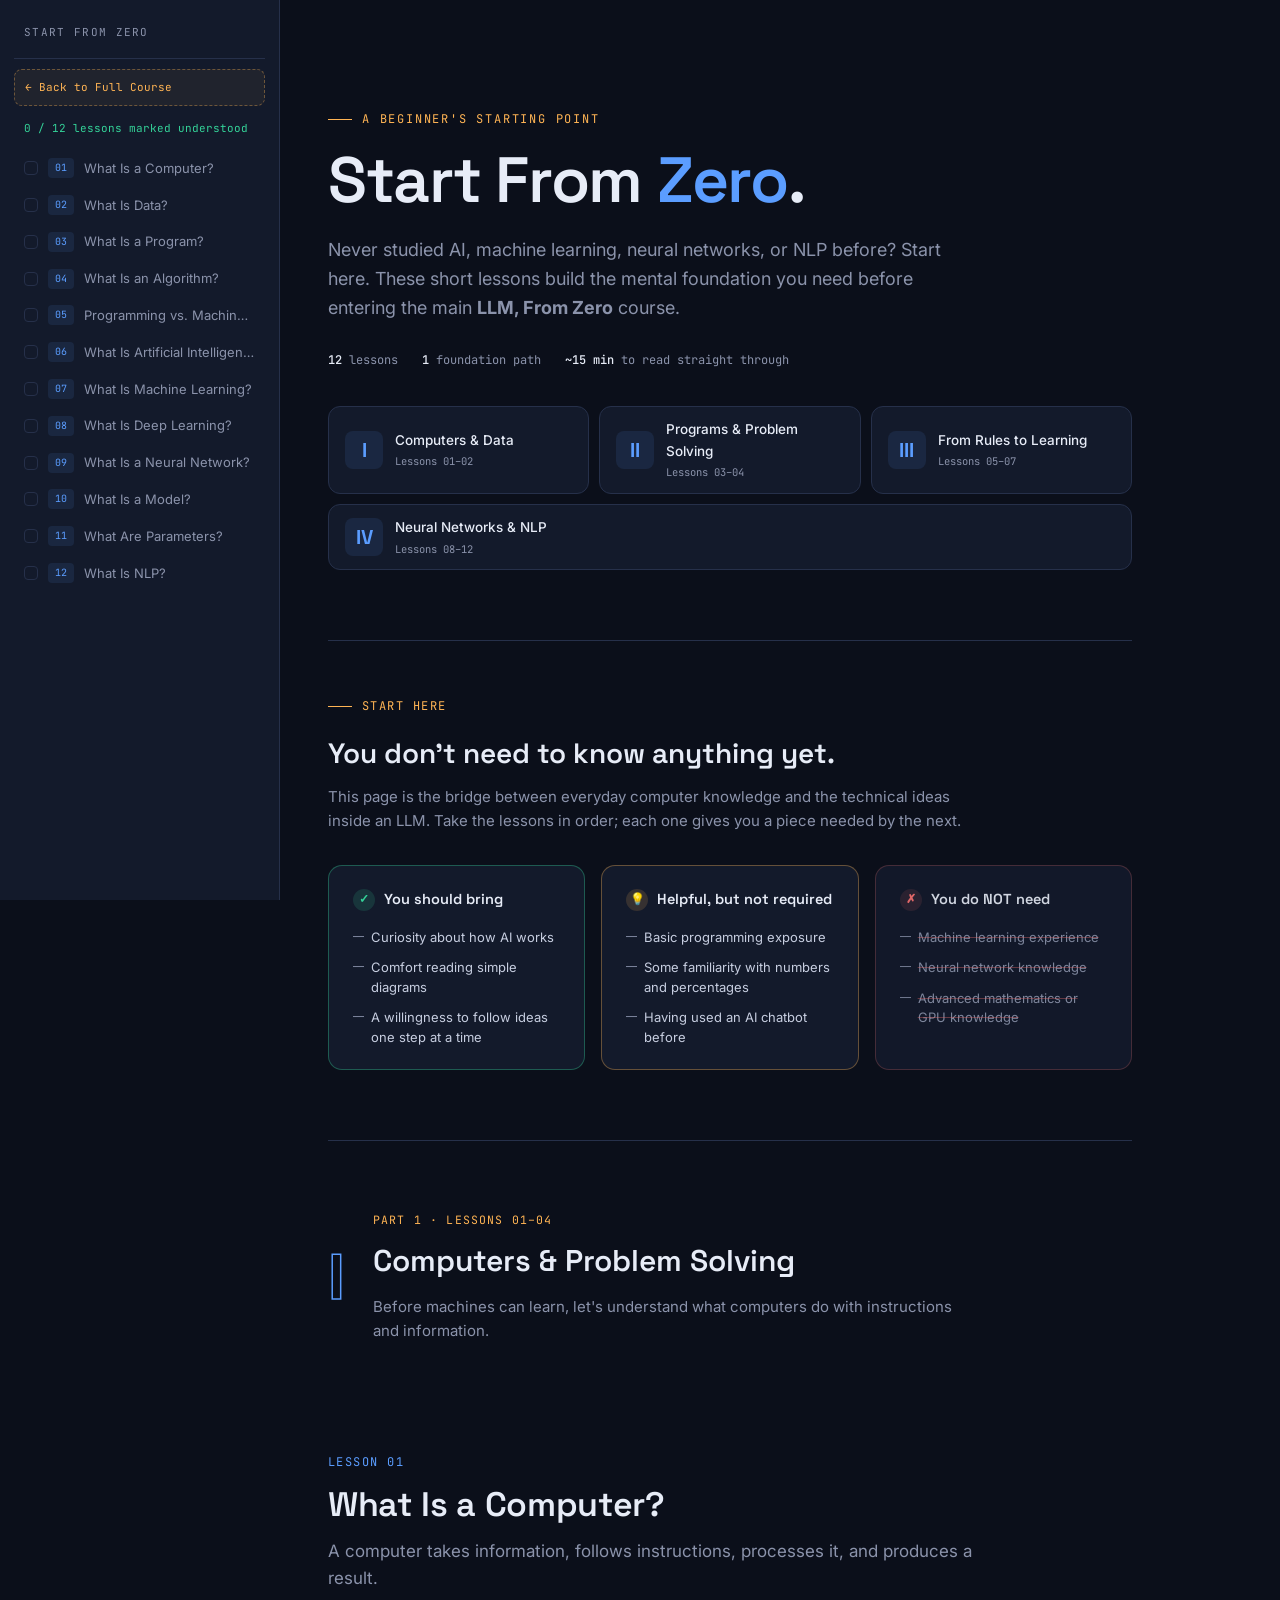
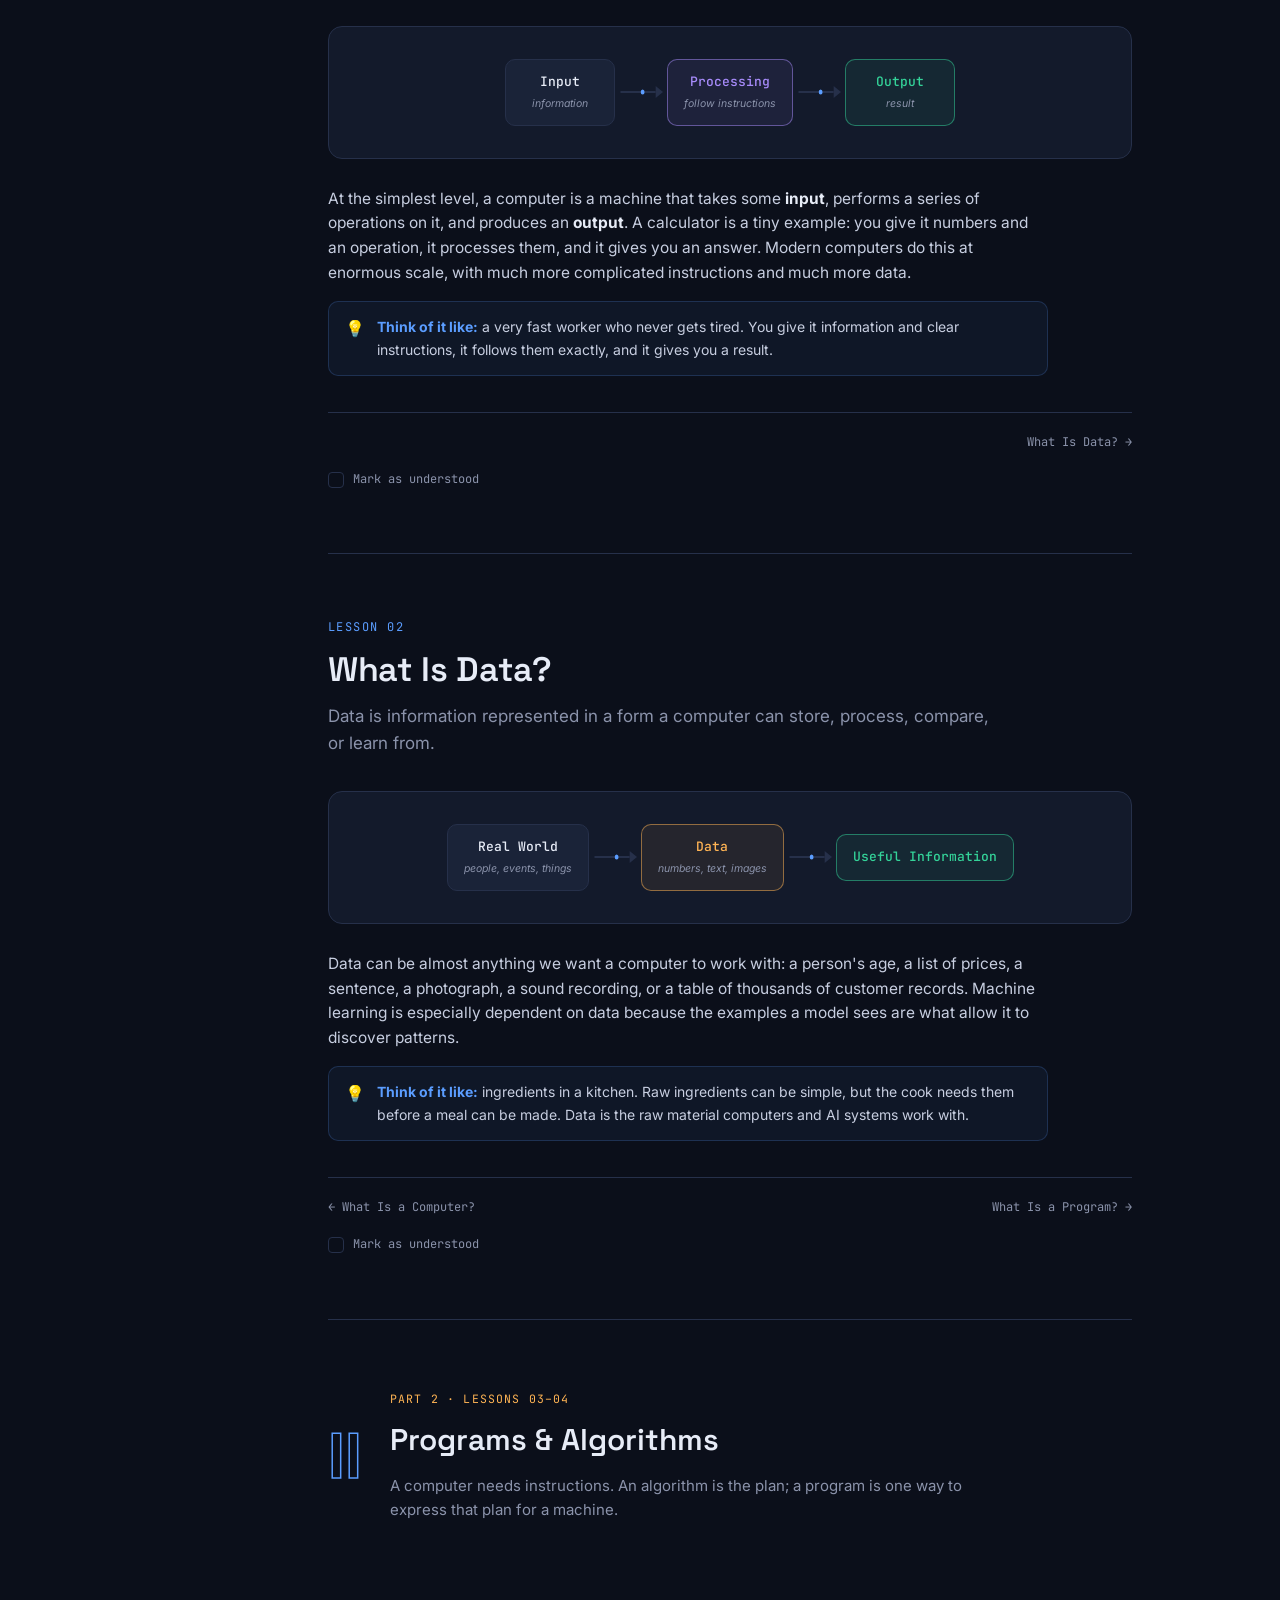
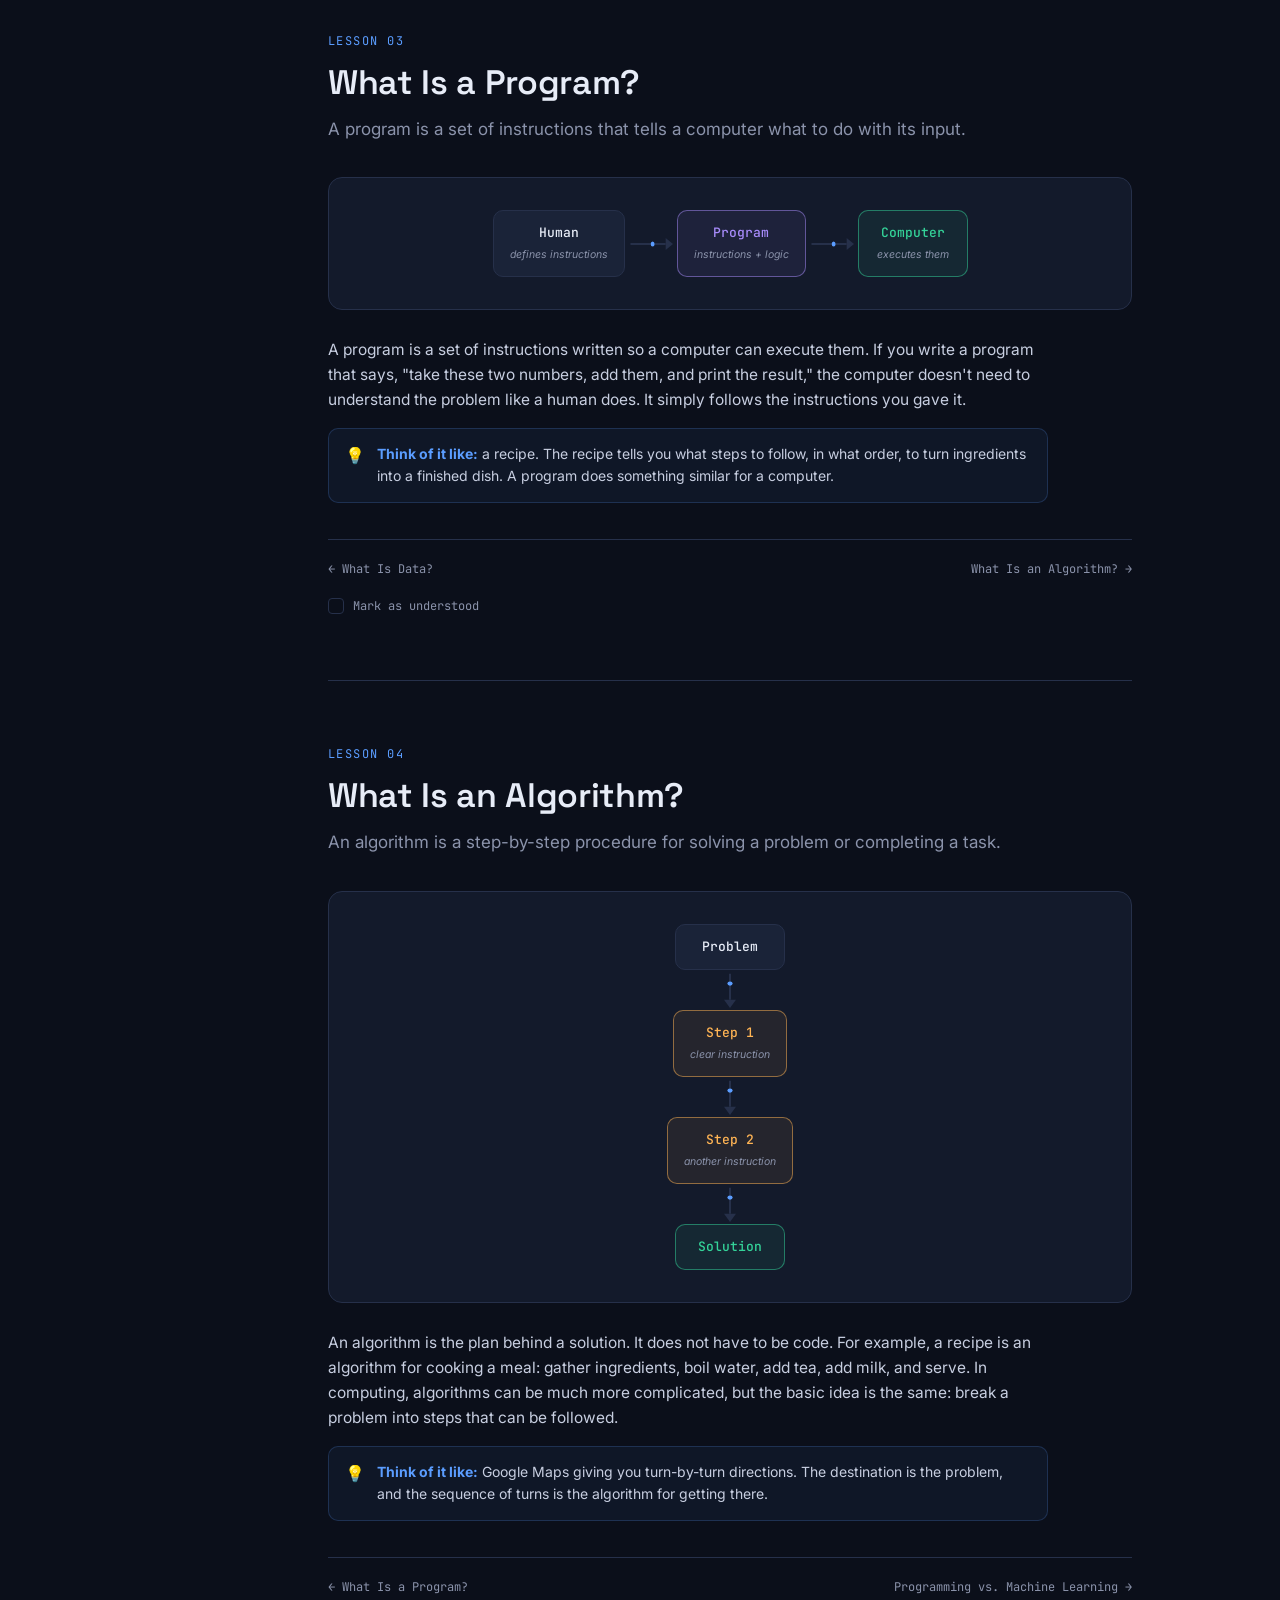
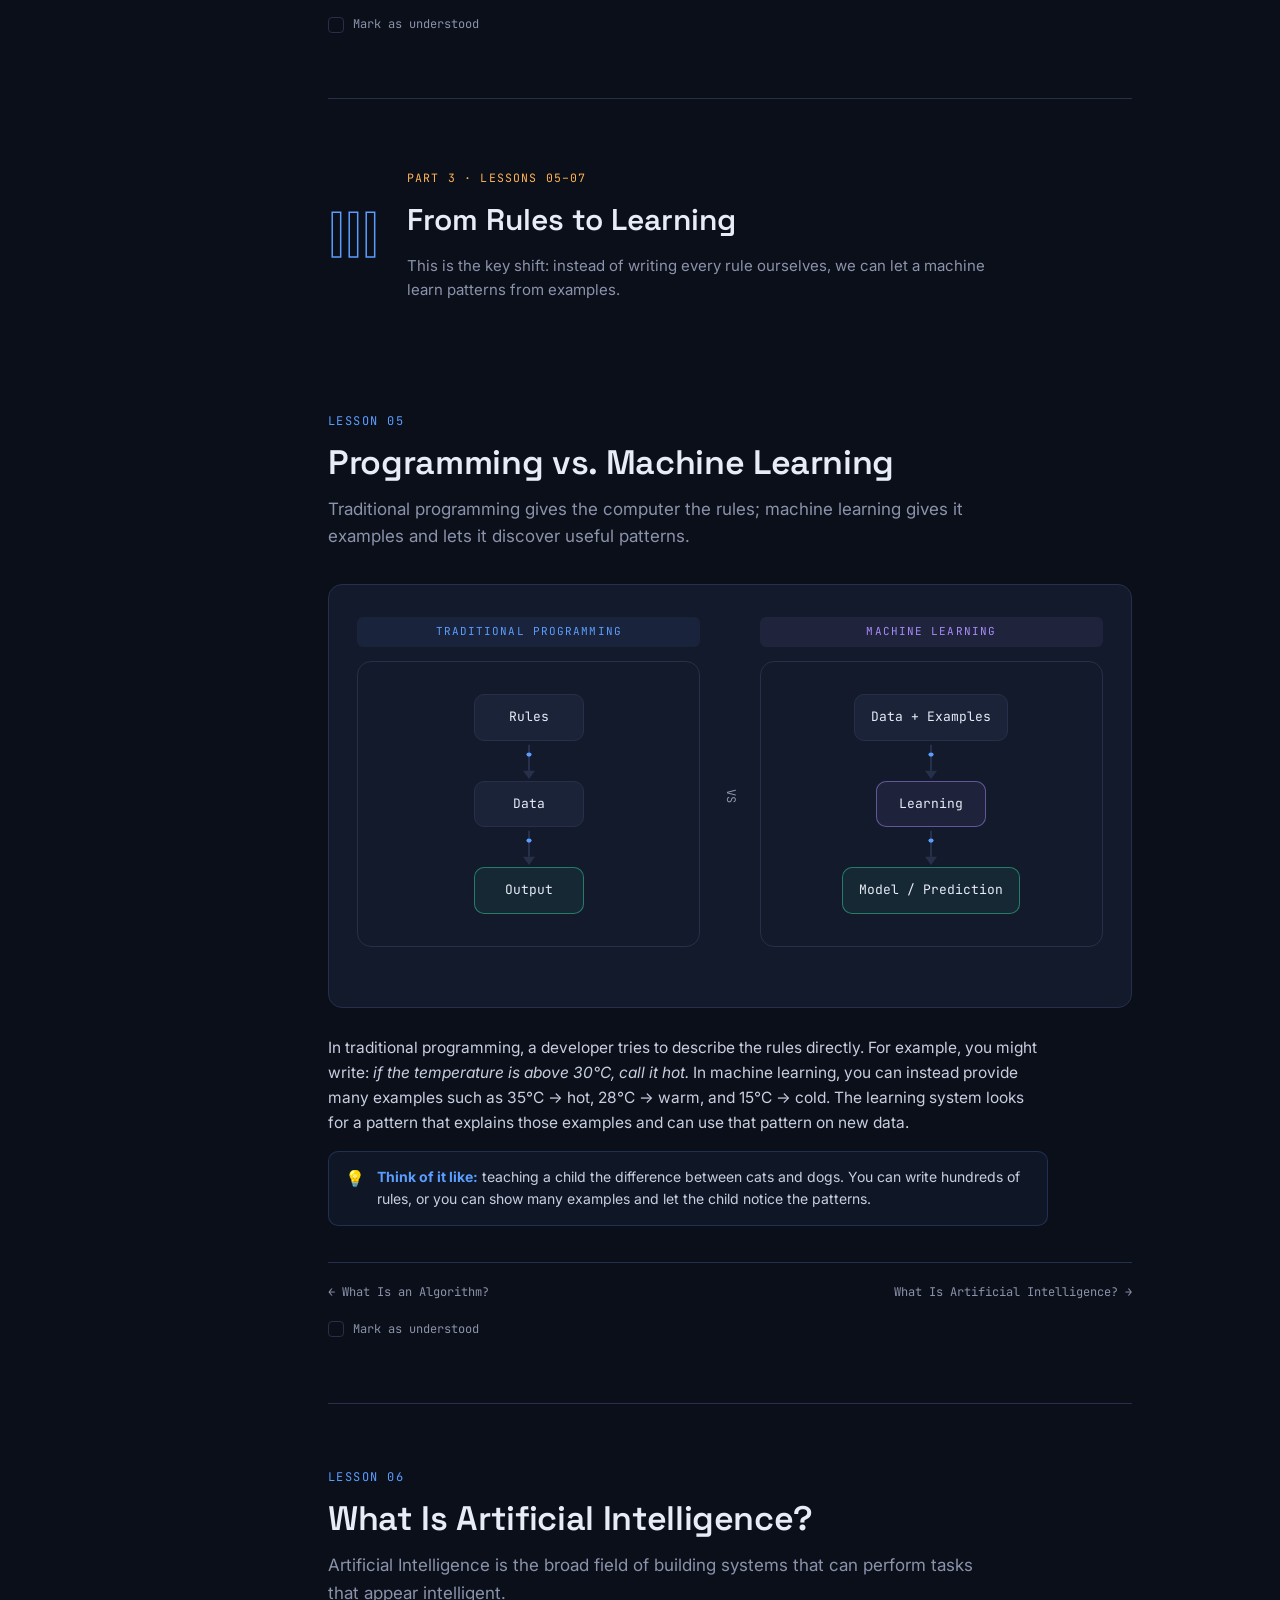
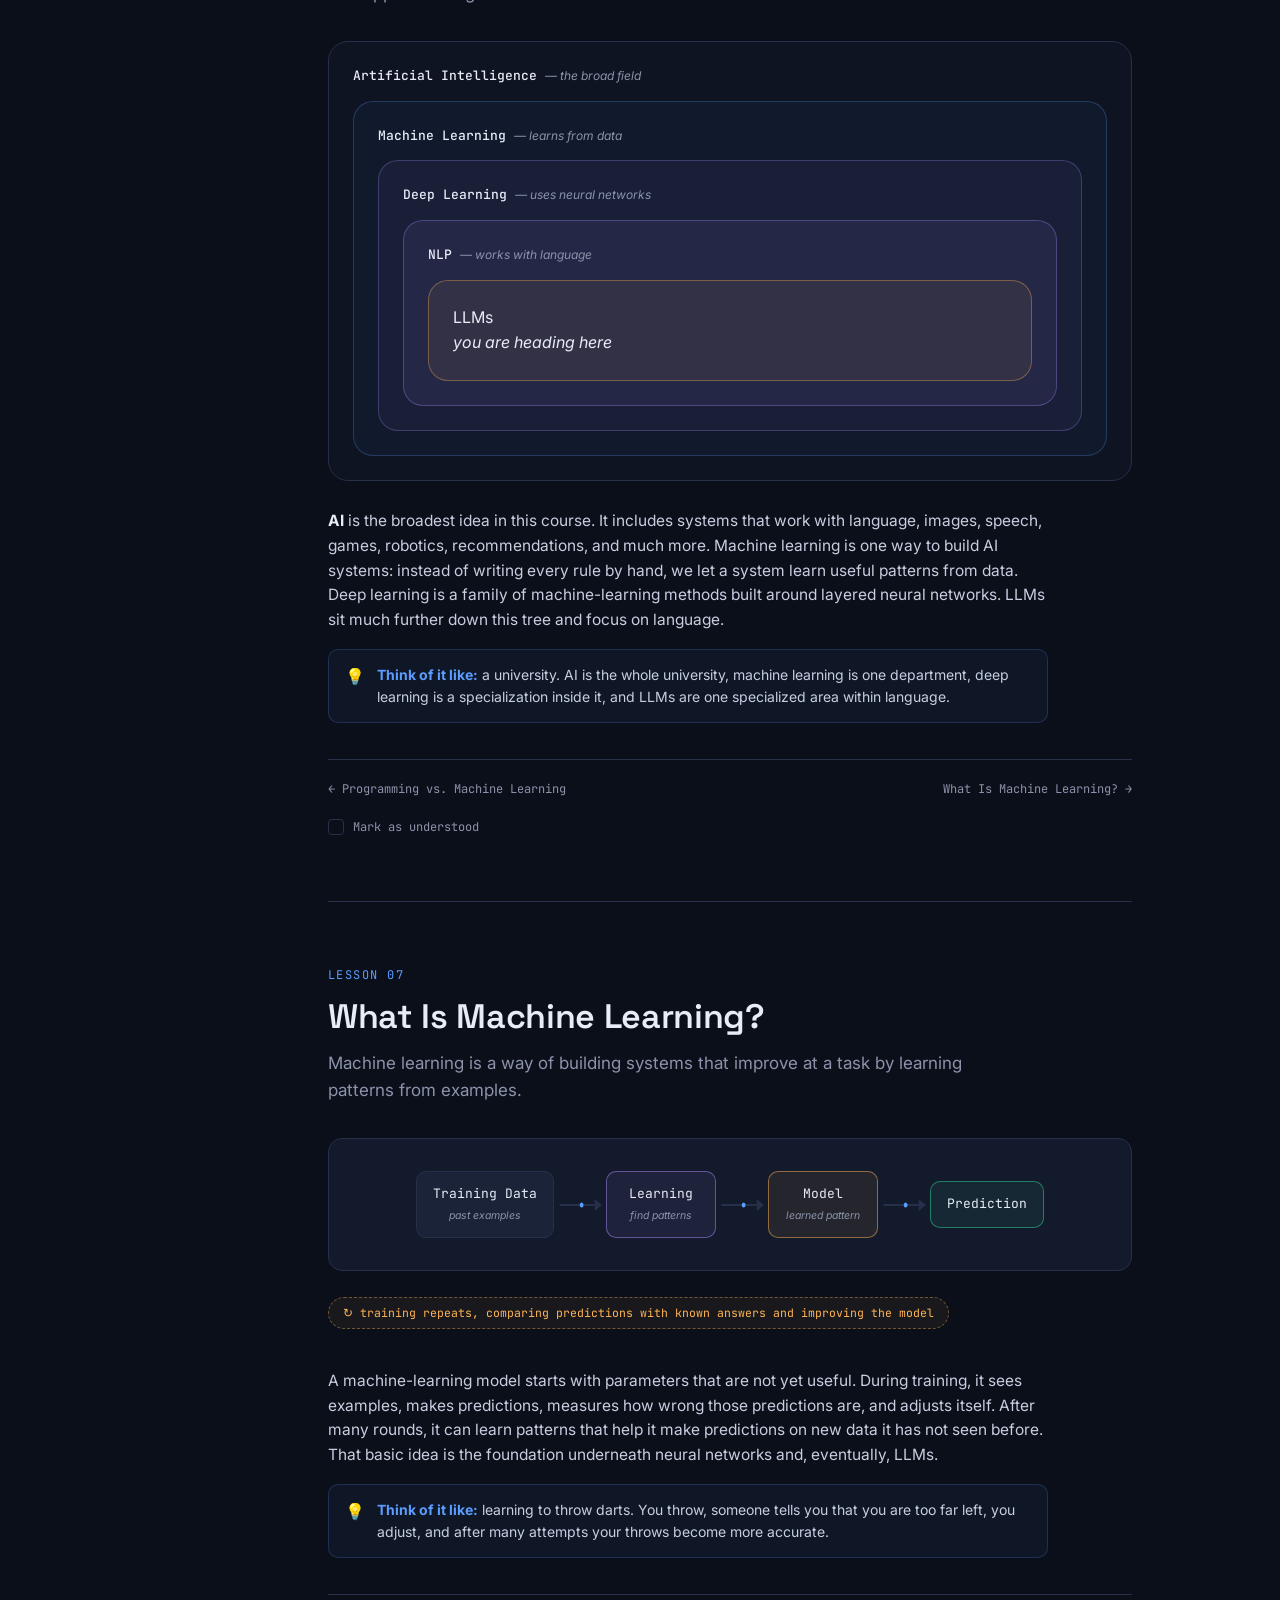
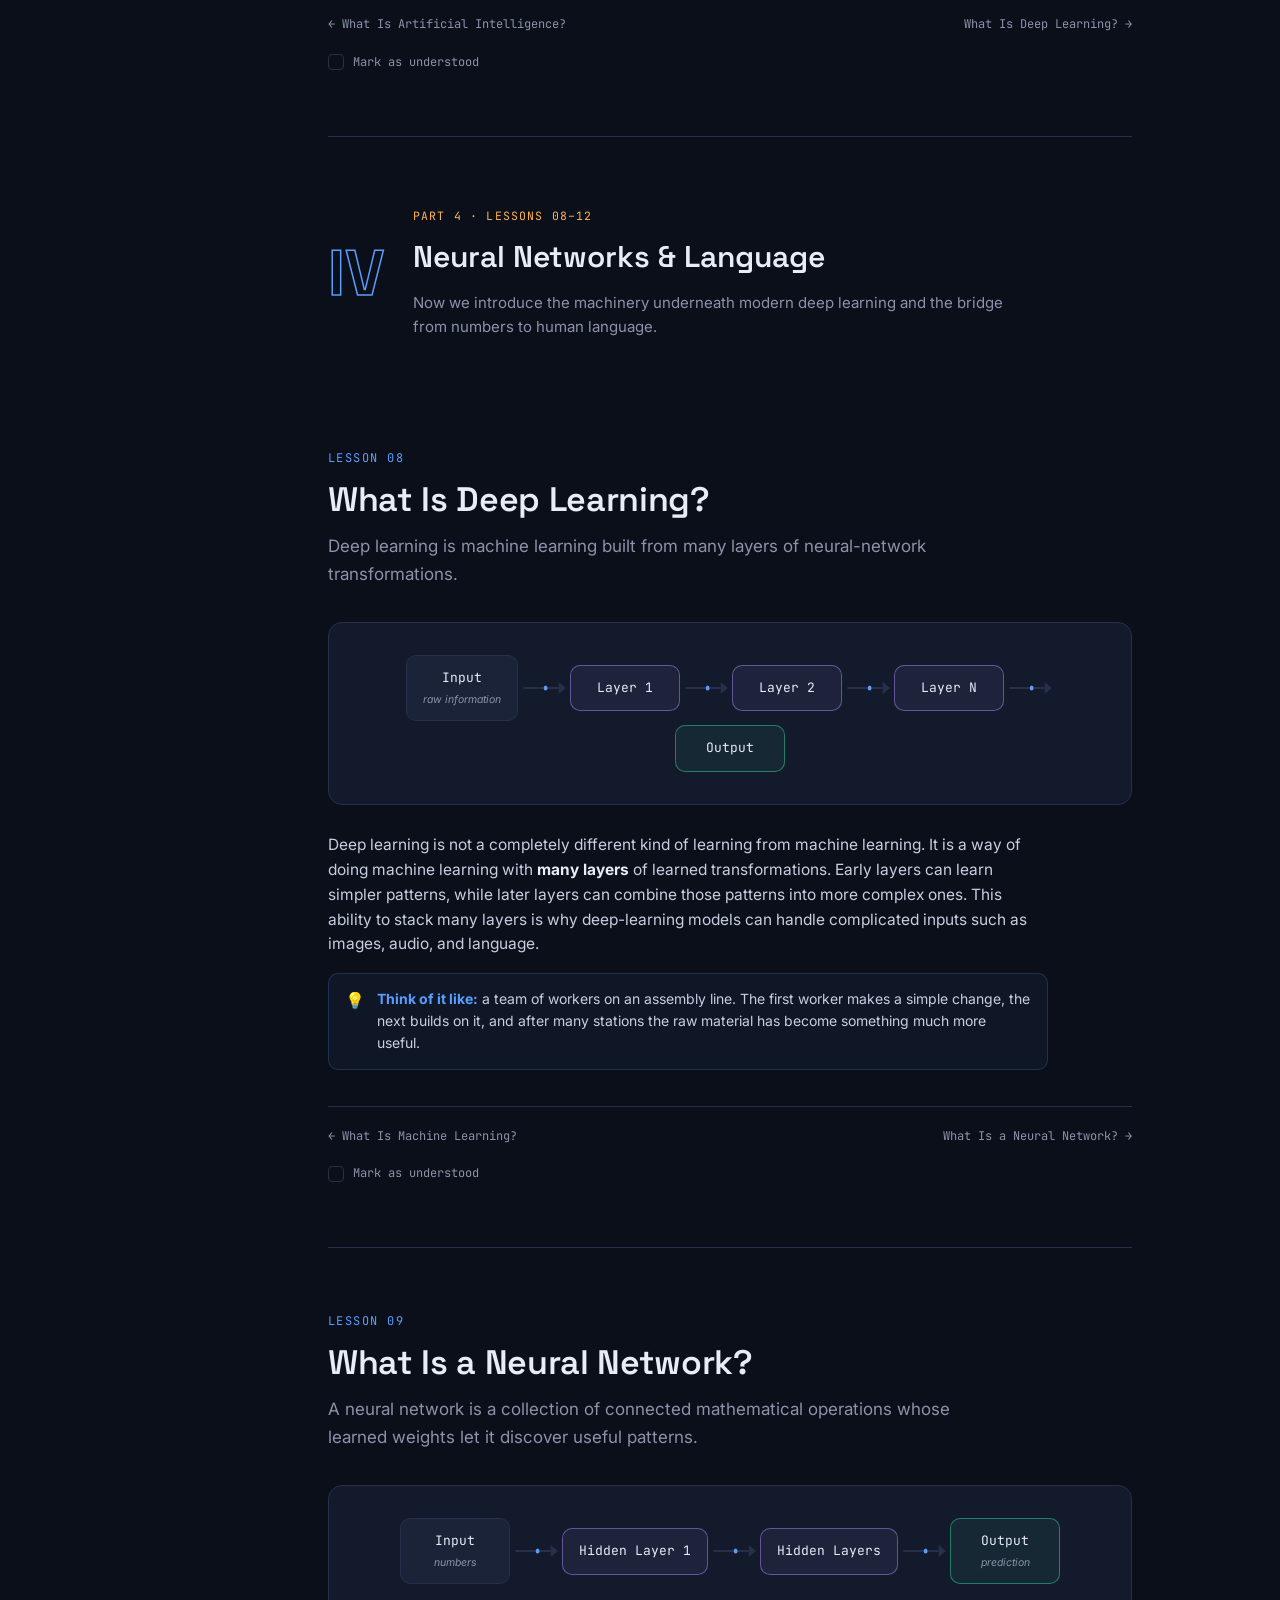
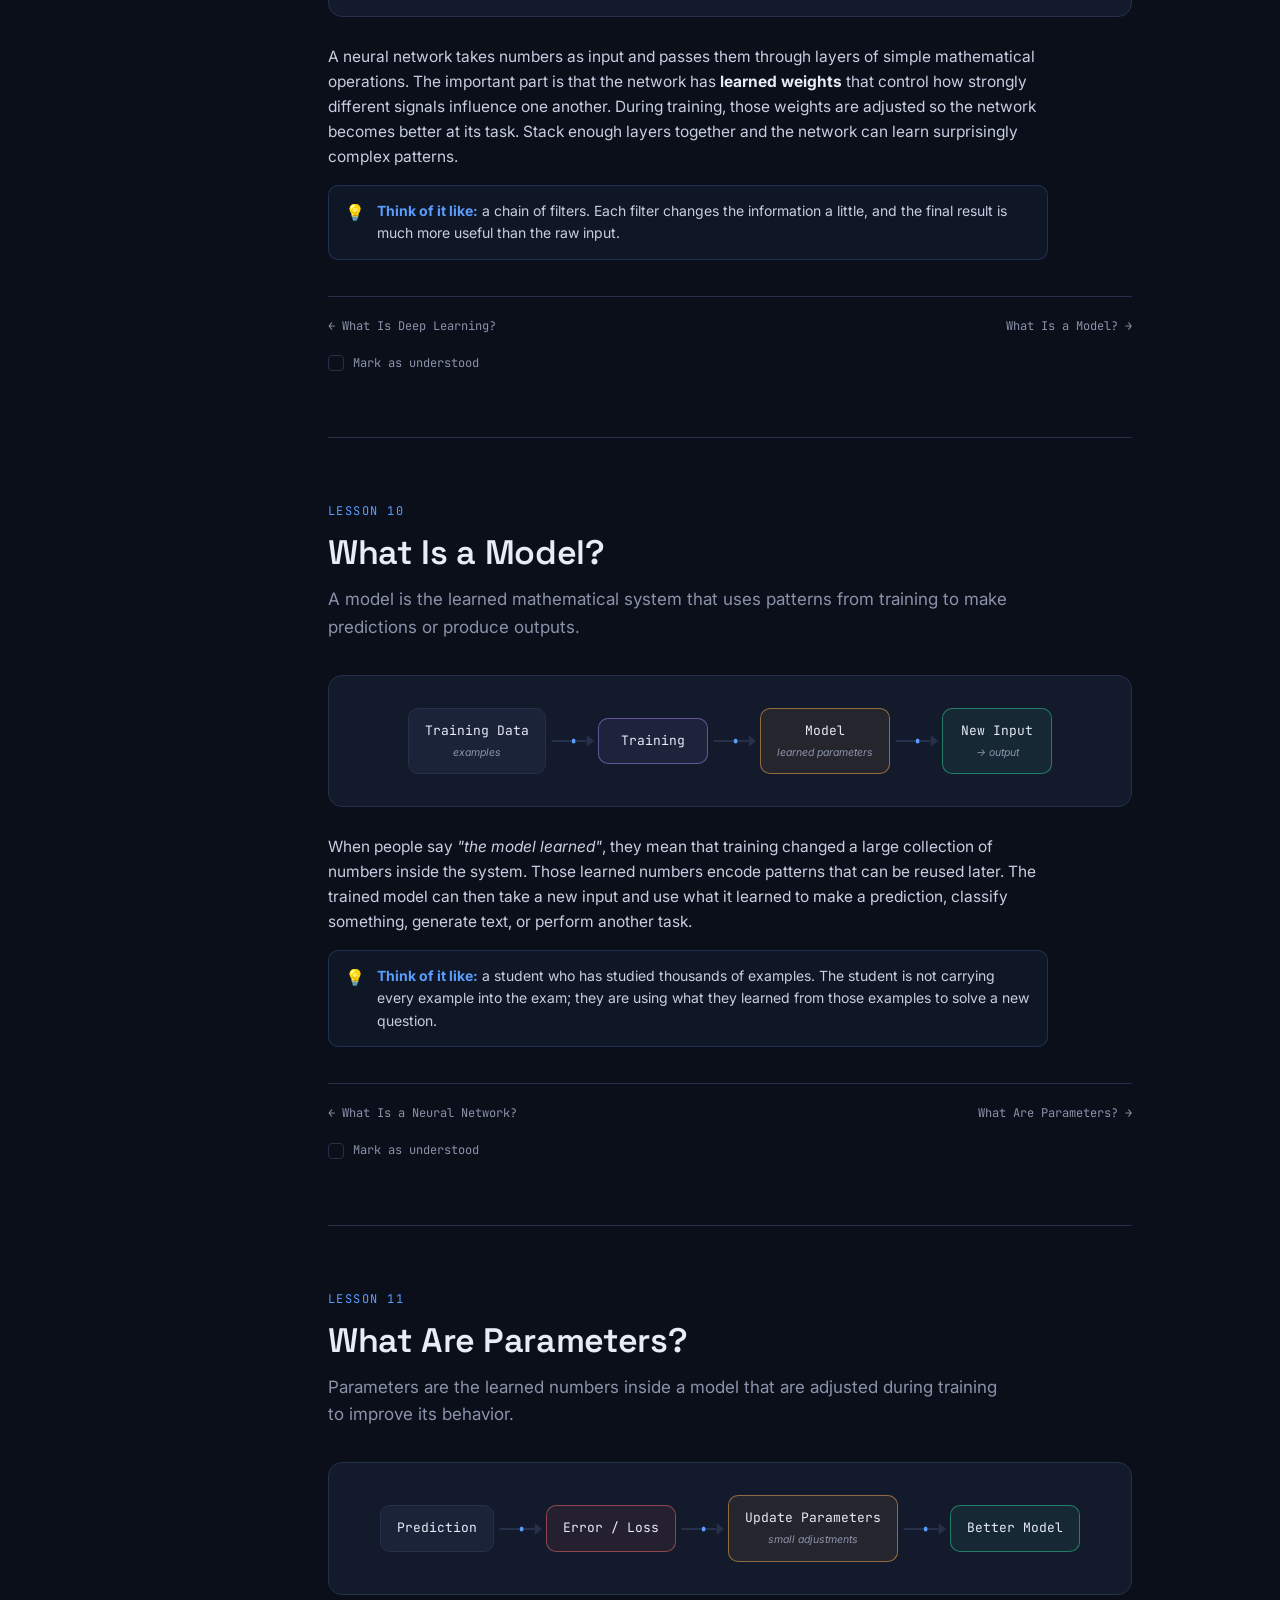
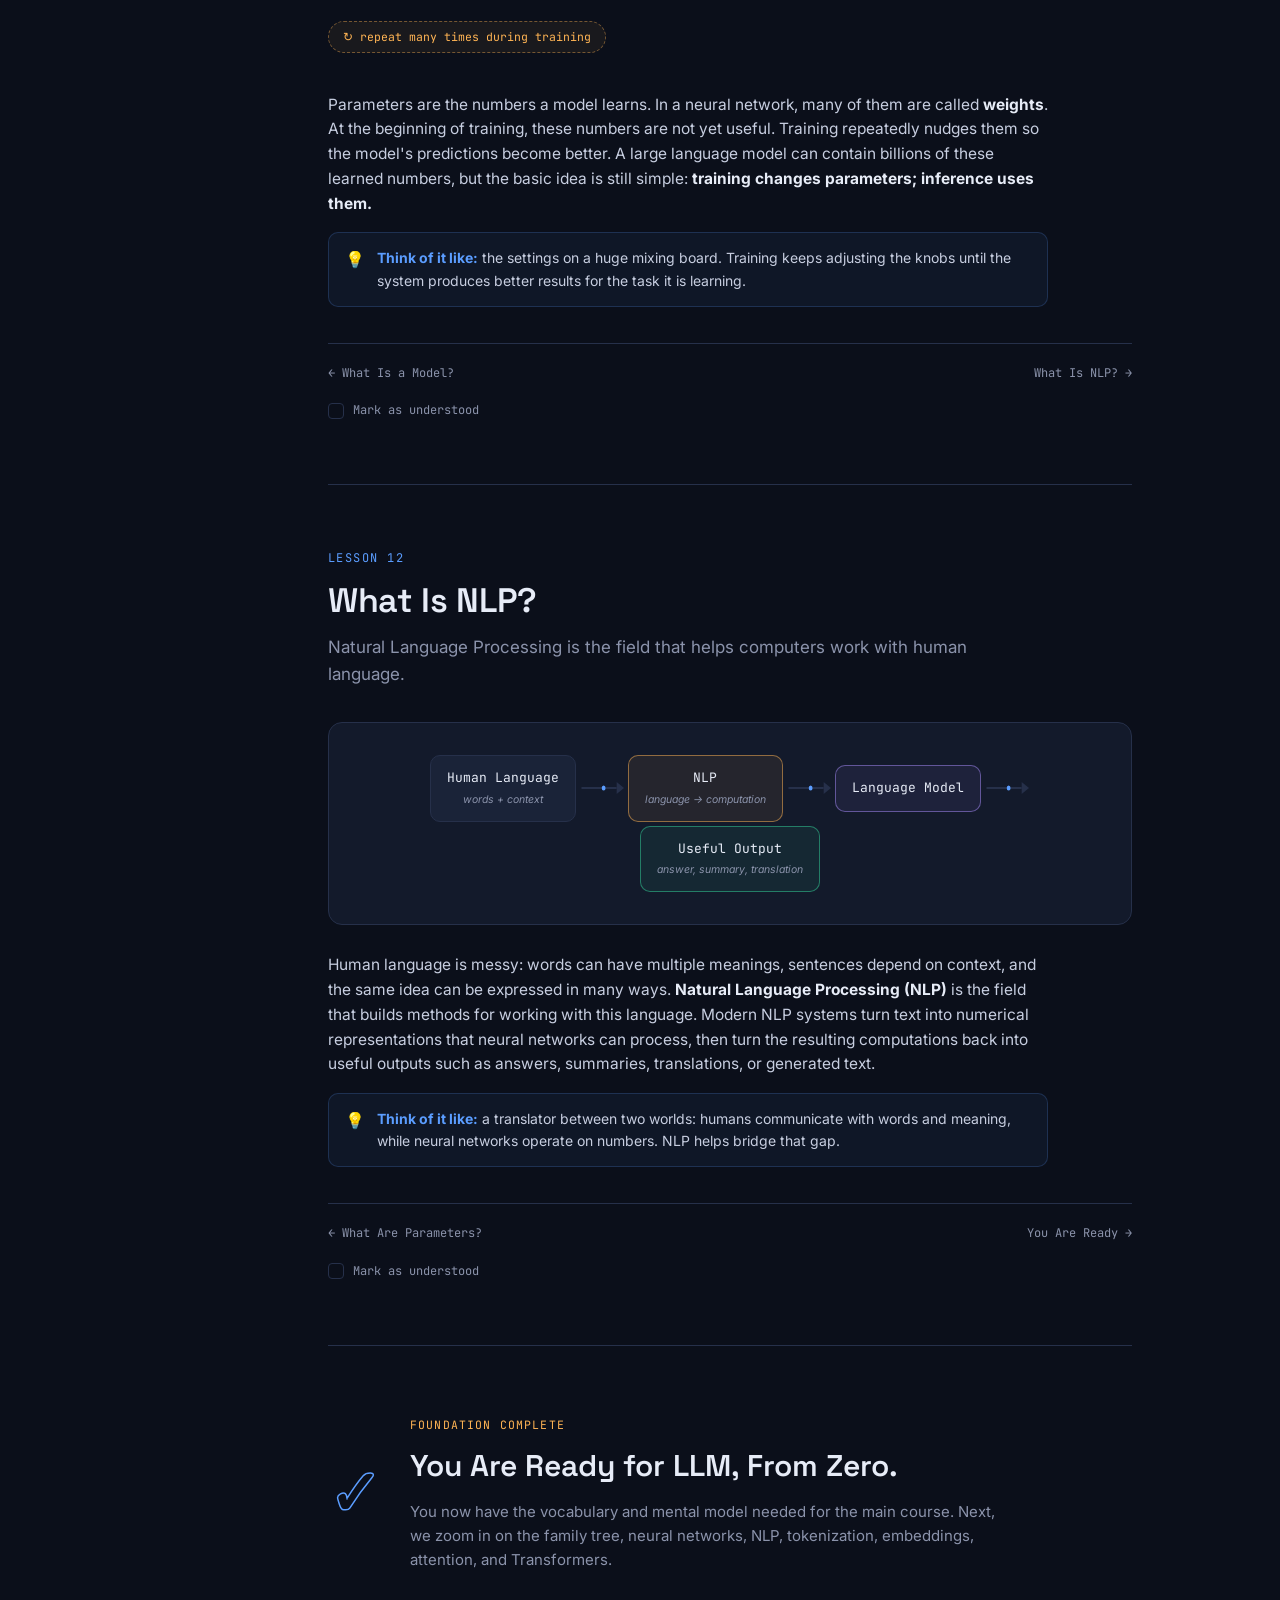
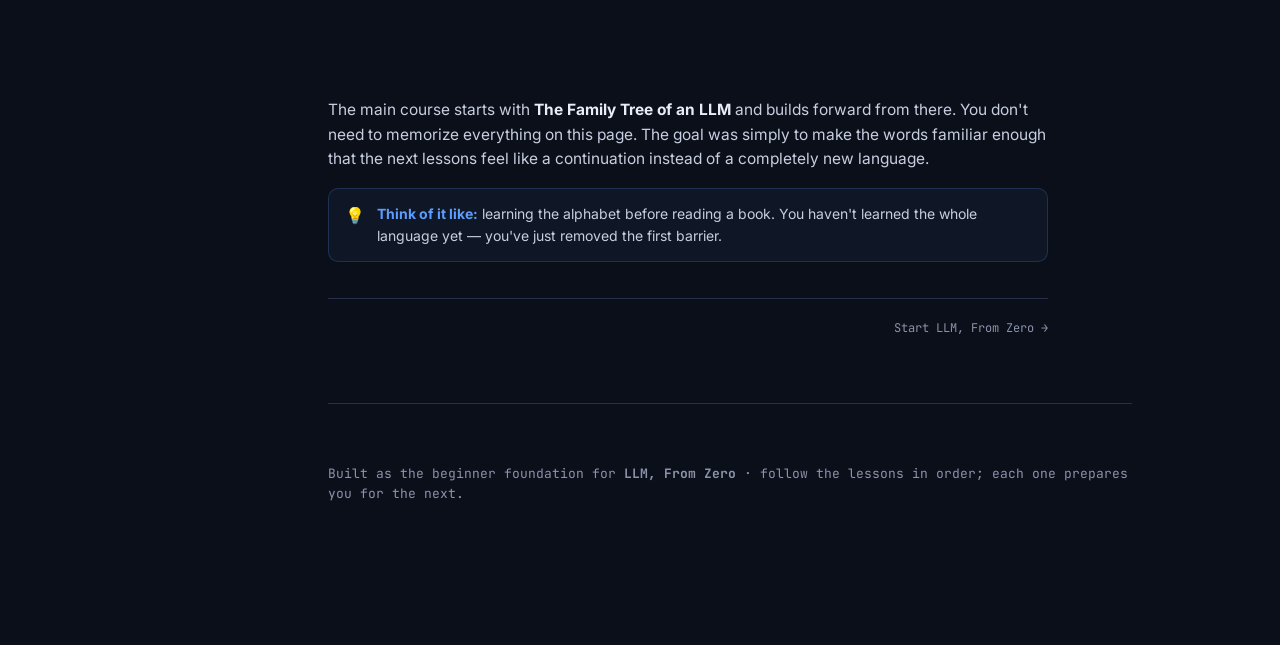
==== start-from-zero.html @ 8e402673 "Add Start From Zero beginner learning page." ====
<!DOCTYPE html>
<html lang="en">
<head>
<meta charset="UTF-8">
<meta name="viewport" content="width=device-width, initial-scale=1.0">
<title>Start From Zero — LLM, From Zero</title>
<link rel="icon" type="image/x-icon" href="favicon.ico">
<link rel="icon" type="image/png" sizes="192x192" href="icon-192.png">
<link rel="apple-touch-icon" href="apple-touch-icon.png">
<link rel="preconnect" href="https://fonts.googleapis.com">
<link rel="preconnect" href="https://fonts.gstatic.com" crossorigin>
<link href="https://fonts.googleapis.com/css2?family=Space+Grotesk:wght@500;600;700&family=Inter:wght@400;500;600&family=JetBrains+Mono:wght@400;500;700&display=swap" rel="stylesheet">
<link rel="stylesheet" href="css/styles.css">
</head>
<body>
<div id="progress"></div>
<button id="navtoggle">&#9776; Contents</button>
<nav id="navrail">
  <div class="navrail-title">Start From Zero</div>
  <a href="index.html" class="navrail-crosslink">&larr; Back to Full Course</a>
  <div class="progress-counter" id="progresscounter">0 / 12 lessons marked understood</div>
  <a href="#s01" class="nav-item" data-lesson="s01"><span class="nav-check"></span><span class="nav-num">01</span><span class="nav-title">What Is a Computer?</span></a>
  <a href="#s02" class="nav-item" data-lesson="s02"><span class="nav-check"></span><span class="nav-num">02</span><span class="nav-title">What Is Data?</span></a>
  <a href="#s03" class="nav-item" data-lesson="s03"><span class="nav-check"></span><span class="nav-num">03</span><span class="nav-title">What Is a Program?</span></a>
  <a href="#s04" class="nav-item" data-lesson="s04"><span class="nav-check"></span><span class="nav-num">04</span><span class="nav-title">What Is an Algorithm?</span></a>
  <a href="#s05" class="nav-item" data-lesson="s05"><span class="nav-check"></span><span class="nav-num">05</span><span class="nav-title">Programming vs. Machine Learning</span></a>
  <a href="#s06" class="nav-item" data-lesson="s06"><span class="nav-check"></span><span class="nav-num">06</span><span class="nav-title">What Is Artificial Intelligence?</span></a>
  <a href="#s07" class="nav-item" data-lesson="s07"><span class="nav-check"></span><span class="nav-num">07</span><span class="nav-title">What Is Machine Learning?</span></a>
  <a href="#s08" class="nav-item" data-lesson="s08"><span class="nav-check"></span><span class="nav-num">08</span><span class="nav-title">What Is Deep Learning?</span></a>
  <a href="#s09" class="nav-item" data-lesson="s09"><span class="nav-check"></span><span class="nav-num">09</span><span class="nav-title">What Is a Neural Network?</span></a>
  <a href="#s10" class="nav-item" data-lesson="s10"><span class="nav-check"></span><span class="nav-num">10</span><span class="nav-title">What Is a Model?</span></a>
  <a href="#s11" class="nav-item" data-lesson="s11"><span class="nav-check"></span><span class="nav-num">11</span><span class="nav-title">What Are Parameters?</span></a>
  <a href="#s12" class="nav-item" data-lesson="s12"><span class="nav-check"></span><span class="nav-num">12</span><span class="nav-title">What Is NLP?</span></a>
</nav>

<main>
  <section class="hero">
    <div class="hero-eyebrow">A Beginner's Starting Point</div>
    <h1>Start From <span class="accent">Zero</span>.</h1>
    <p class="hero-sub">Never studied AI, machine learning, neural networks, or NLP before? Start here. These short lessons build the mental foundation you need before entering the main <strong>LLM, From Zero</strong> course.</p>
    <div class="hero-meta">
      <span><b>12</b> lessons</span>
      <span><b>1</b> foundation path</span>
      <span><b>~15 min</b> to read straight through</span>
    </div>
    <div class="roadmap">
      <a href="#s01" class="roadmap-chip"><span class="roadmap-roman">I</span><span class="roadmap-info"><span class="roadmap-title">Computers &amp; Data</span><span class="roadmap-range">Lessons 01&ndash;02</span></span></a>
      <a href="#s03" class="roadmap-chip"><span class="roadmap-roman">II</span><span class="roadmap-info"><span class="roadmap-title">Programs &amp; Problem Solving</span><span class="roadmap-range">Lessons 03&ndash;04</span></span></a>
      <a href="#s05" class="roadmap-chip"><span class="roadmap-roman">III</span><span class="roadmap-info"><span class="roadmap-title">From Rules to Learning</span><span class="roadmap-range">Lessons 05&ndash;07</span></span></a>
      <a href="#s08" class="roadmap-chip"><span class="roadmap-roman">IV</span><span class="roadmap-info"><span class="roadmap-title">Neural Networks &amp; NLP</span><span class="roadmap-range">Lessons 08&ndash;12</span></span></a>
    </div>
  </section>

  <section class="prereq-section">
    <div class="prereq-header">
      <span class="prereq-eyebrow">Start Here</span>
      <h2 class="prereq-heading">You don't need to know anything yet.</h2>
      <p class="prereq-sub">This page is the bridge between everyday computer knowledge and the technical ideas inside an LLM. Take the lessons in order; each one gives you a piece needed by the next.</p>
    </div>
    <div class="prereq-grid">
      <div class="prereq-col prereq-required"><div class="prereq-col-title"><span class="prereq-icon">&#10003;</span> You should bring</div><ul class="prereq-list"><li>Curiosity about how AI works</li><li>Comfort reading simple diagrams</li><li>A willingness to follow ideas one step at a time</li></ul></div>
      <div class="prereq-col prereq-helpful"><div class="prereq-col-title"><span class="prereq-icon">&#128161;</span> Helpful, but not required</div><ul class="prereq-list"><li>Basic programming exposure</li><li>Some familiarity with numbers and percentages</li><li>Having used an AI chatbot before</li></ul></div>
      <div class="prereq-col prereq-skip"><div class="prereq-col-title"><span class="prereq-icon">&#10007;</span> You do NOT need</div><ul class="prereq-list"><li>Machine learning experience</li><li>Neural network knowledge</li><li>Advanced mathematics or GPU knowledge</li></ul></div>
    </div>
  </section>

  <section class="chapter-divider" id="part1"><div class="chapter-roman">I</div><div class="chapter-info"><div class="chapter-eyebrow">Part 1 &middot; Lessons 01&ndash;04</div><h2 class="chapter-title">Computers &amp; Problem Solving</h2><p class="chapter-desc">Before machines can learn, let's understand what computers do with instructions and information.</p></div></section>

  <section class="lesson" id="s01">
    <div class="lesson-eyebrow">Lesson 01</div><h2 class="lesson-title">What Is a Computer?</h2><p class="lesson-thesis">A computer takes information, follows instructions, processes it, and produces a result.</p>
    <div class="diagram flow-row"><div class="node"><span class="node-label">Input</span><span class="node-sub">information</span></div><div class="arrow"><svg viewBox="0 0 60 16" class="arrow-svg" preserveAspectRatio="none"><line x1="2" y1="8" x2="50" y2="8" class="arrow-line"/><polygon points="50,2 60,8 50,14" class="arrow-head"/><circle r="2.6" class="arrow-dot"><animateMotion dur="1.8s" repeatCount="indefinite" path="M2,8 L50,8"/></circle></svg></div><div class="node kind-violet"><span class="node-label">Processing</span><span class="node-sub">follow instructions</span></div><div class="arrow"><svg viewBox="0 0 60 16" class="arrow-svg" preserveAspectRatio="none"><line x1="2" y1="8" x2="50" y2="8" class="arrow-line"/><polygon points="50,2 60,8 50,14" class="arrow-head"/><circle r="2.6" class="arrow-dot"><animateMotion dur="1.8s" repeatCount="indefinite" path="M2,8 L50,8"/></circle></svg></div><div class="node kind-green"><span class="node-label">Output</span><span class="node-sub">result</span></div></div>
    <div class="lesson-body"><p class="explain">At the simplest level, a computer is a machine that takes some <strong>input</strong>, performs a series of operations on it, and produces an <strong>output</strong>. A calculator is a tiny example: you give it numbers and an operation, it processes them, and it gives you an answer. Modern computers do this at enormous scale, with much more complicated instructions and much more data.</p><div class="note note-analogy"><span class="note-icon">&#128161;</span><div><strong>Think of it like:</strong> a very fast worker who never gets tired. You give it information and clear instructions, it follows them exactly, and it gives you a result.</div></div></div>
    <div class="lesson-nav"><span class="lesson-nav-link spacer"></span><a class="lesson-nav-link next" href="#s02">What Is Data? &rarr;</a></div><div class="lesson-footer"><label class="mark-done"><input type="checkbox" class="done-check" data-lesson="s01"><span class="done-box"></span> Mark as understood</label></div>
  </section>

  <section class="lesson" id="s02">
    <div class="lesson-eyebrow">Lesson 02</div><h2 class="lesson-title">What Is Data?</h2><p class="lesson-thesis">Data is information represented in a form a computer can store, process, compare, or learn from.</p>
    <div class="diagram flow-row"><div class="node"><span class="node-label">Real World</span><span class="node-sub">people, events, things</span></div><div class="arrow"><svg viewBox="0 0 60 16" class="arrow-svg" preserveAspectRatio="none"><line x1="2" y1="8" x2="50" y2="8" class="arrow-line"/><polygon points="50,2 60,8 50,14" class="arrow-head"/><circle r="2.6" class="arrow-dot"><animateMotion dur="1.8s" repeatCount="indefinite" path="M2,8 L50,8"/></circle></svg></div><div class="node kind-amber"><span class="node-label">Data</span><span class="node-sub">numbers, text, images</span></div><div class="arrow"><svg viewBox="0 0 60 16" class="arrow-svg" preserveAspectRatio="none"><line x1="2" y1="8" x2="50" y2="8" class="arrow-line"/><polygon points="50,2 60,8 50,14" class="arrow-head"/><circle r="2.6" class="arrow-dot"><animateMotion dur="1.8s" repeatCount="indefinite" path="M2,8 L50,8"/></circle></svg></div><div class="node kind-green"><span class="node-label">Useful Information</span></div></div>
    <div class="lesson-body"><p class="explain">Data can be almost anything we want a computer to work with: a person's age, a list of prices, a sentence, a photograph, a sound recording, or a table of thousands of customer records. Machine learning is especially dependent on data because the examples a model sees are what allow it to discover patterns.</p><div class="note note-analogy"><span class="note-icon">&#128161;</span><div><strong>Think of it like:</strong> ingredients in a kitchen. Raw ingredients can be simple, but the cook needs them before a meal can be made. Data is the raw material computers and AI systems work with.</div></div></div>
    <div class="lesson-nav"><a class="lesson-nav-link prev" href="#s01">&larr; What Is a Computer?</a><a class="lesson-nav-link next" href="#s03">What Is a Program? &rarr;</a></div><div class="lesson-footer"><label class="mark-done"><input type="checkbox" class="done-check" data-lesson="s02"><span class="done-box"></span> Mark as understood</label></div>
  </section>

  <section class="chapter-divider" id="part2"><div class="chapter-roman">II</div><div class="chapter-info"><div class="chapter-eyebrow">Part 2 &middot; Lessons 03&ndash;04</div><h2 class="chapter-title">Programs &amp; Algorithms</h2><p class="chapter-desc">A computer needs instructions. An algorithm is the plan; a program is one way to express that plan for a machine.</p></div></section>

  <section class="lesson" id="s03">
    <div class="lesson-eyebrow">Lesson 03</div><h2 class="lesson-title">What Is a Program?</h2><p class="lesson-thesis">A program is a set of instructions that tells a computer what to do with its input.</p>
    <div class="diagram flow-row"><div class="node"><span class="node-label">Human</span><span class="node-sub">defines instructions</span></div><div class="arrow"><svg viewBox="0 0 60 16" class="arrow-svg" preserveAspectRatio="none"><line x1="2" y1="8" x2="50" y2="8" class="arrow-line"/><polygon points="50,2 60,8 50,14" class="arrow-head"/><circle r="2.6" class="arrow-dot"><animateMotion dur="1.8s" repeatCount="indefinite" path="M2,8 L50,8"/></circle></svg></div><div class="node kind-violet"><span class="node-label">Program</span><span class="node-sub">instructions + logic</span></div><div class="arrow"><svg viewBox="0 0 60 16" class="arrow-svg" preserveAspectRatio="none"><line x1="2" y1="8" x2="50" y2="8" class="arrow-line"/><polygon points="50,2 60,8 50,14" class="arrow-head"/><circle r="2.6" class="arrow-dot"><animateMotion dur="1.8s" repeatCount="indefinite" path="M2,8 L50,8"/></circle></svg></div><div class="node kind-green"><span class="node-label">Computer</span><span class="node-sub">executes them</span></div></div>
    <div class="lesson-body"><p class="explain">A program is a set of instructions written so a computer can execute them. If you write a program that says, "take these two numbers, add them, and print the result," the computer doesn't need to understand the problem like a human does. It simply follows the instructions you gave it.</p><div class="note note-analogy"><span class="note-icon">&#128161;</span><div><strong>Think of it like:</strong> a recipe. The recipe tells you what steps to follow, in what order, to turn ingredients into a finished dish. A program does something similar for a computer.</div></div></div>
    <div class="lesson-nav"><a class="lesson-nav-link prev" href="#s02">&larr; What Is Data?</a><a class="lesson-nav-link next" href="#s04">What Is an Algorithm? &rarr;</a></div><div class="lesson-footer"><label class="mark-done"><input type="checkbox" class="done-check" data-lesson="s03"><span class="done-box"></span> Mark as understood</label></div>
  </section>

  <section class="lesson" id="s04">
    <div class="lesson-eyebrow">Lesson 04</div><h2 class="lesson-title">What Is an Algorithm?</h2><p class="lesson-thesis">An algorithm is a step-by-step procedure for solving a problem or completing a task.</p>
    <div class="diagram flow-col"><div class="node"><span class="node-label">Problem</span></div><div class="arrow arrow-vert"><svg viewBox="0 0 16 44" class="arrow-svg-v" preserveAspectRatio="none"><line x1="8" y1="2" x2="8" y2="34" class="arrow-line"/><polygon points="2,34 8,44 14,34" class="arrow-head"/><circle r="2.6" class="arrow-dot"><animateMotion dur="1.4s" repeatCount="indefinite" path="M8,2 L8,34"/></circle></svg></div><div class="node kind-amber"><span class="node-label">Step 1</span><span class="node-sub">clear instruction</span></div><div class="arrow arrow-vert"><svg viewBox="0 0 16 44" class="arrow-svg-v" preserveAspectRatio="none"><line x1="8" y1="2" x2="8" y2="34" class="arrow-line"/><polygon points="2,34 8,44 14,34" class="arrow-head"/><circle r="2.6" class="arrow-dot"><animateMotion dur="1.4s" repeatCount="indefinite" path="M8,2 L8,34"/></circle></svg></div><div class="node kind-amber"><span class="node-label">Step 2</span><span class="node-sub">another instruction</span></div><div class="arrow arrow-vert"><svg viewBox="0 0 16 44" class="arrow-svg-v" preserveAspectRatio="none"><line x1="8" y1="2" x2="8" y2="34" class="arrow-line"/><polygon points="2,34 8,44 14,34" class="arrow-head"/><circle r="2.6" class="arrow-dot"><animateMotion dur="1.4s" repeatCount="indefinite" path="M8,2 L8,34"/></circle></svg></div><div class="node kind-green"><span class="node-label">Solution</span></div></div>
    <div class="lesson-body"><p class="explain">An algorithm is the plan behind a solution. It does not have to be code. For example, a recipe is an algorithm for cooking a meal: gather ingredients, boil water, add tea, add milk, and serve. In computing, algorithms can be much more complicated, but the basic idea is the same: break a problem into steps that can be followed.</p><div class="note note-analogy"><span class="note-icon">&#128161;</span><div><strong>Think of it like:</strong> Google Maps giving you turn-by-turn directions. The destination is the problem, and the sequence of turns is the algorithm for getting there.</div></div></div>
    <div class="lesson-nav"><a class="lesson-nav-link prev" href="#s03">&larr; What Is a Program?</a><a class="lesson-nav-link next" href="#s05">Programming vs. Machine Learning &rarr;</a></div><div class="lesson-footer"><label class="mark-done"><input type="checkbox" class="done-check" data-lesson="s04"><span class="done-box"></span> Mark as understood</label></div>
  </section>

  <section class="chapter-divider" id="part3"><div class="chapter-roman">III</div><div class="chapter-info"><div class="chapter-eyebrow">Part 3 &middot; Lessons 05&ndash;07</div><h2 class="chapter-title">From Rules to Learning</h2><p class="chapter-desc">This is the key shift: instead of writing every rule ourselves, we can let a machine learn patterns from examples.</p></div></section>

  <section class="lesson" id="s05">
    <div class="lesson-eyebrow">Lesson 05</div><h2 class="lesson-title">Programming vs. Machine Learning</h2><p class="lesson-thesis">Traditional programming gives the computer the rules; machine learning gives it examples and lets it discover useful patterns.</p>
    <div class="diagram compare-row"><div class="compare-col"><div class="compare-title compare-a">TRADITIONAL PROGRAMMING</div><div class="diagram flow-col"><div class="node">Rules</div><div class="arrow arrow-vert"><svg viewBox="0 0 16 44" class="arrow-svg-v" preserveAspectRatio="none"><line x1="8" y1="2" x2="8" y2="34" class="arrow-line"/><polygon points="2,34 8,44 14,34" class="arrow-head"/><circle r="2.6" class="arrow-dot"><animateMotion dur="1.4s" repeatCount="indefinite" path="M8,2 L8,34"/></circle></svg></div><div class="node">Data</div><div class="arrow arrow-vert"><svg viewBox="0 0 16 44" class="arrow-svg-v" preserveAspectRatio="none"><line x1="8" y1="2" x2="8" y2="34" class="arrow-line"/><polygon points="2,34 8,44 14,34" class="arrow-head"/><circle r="2.6" class="arrow-dot"><animateMotion dur="1.4s" repeatCount="indefinite" path="M8,2 L8,34"/></circle></svg></div><div class="node kind-green">Output</div></div></div><div class="compare-divider">VS</div><div class="compare-col"><div class="compare-title compare-b">MACHINE LEARNING</div><div class="diagram flow-col"><div class="node">Data + Examples</div><div class="arrow arrow-vert"><svg viewBox="0 0 16 44" class="arrow-svg-v" preserveAspectRatio="none"><line x1="8" y1="2" x2="8" y2="34" class="arrow-line"/><polygon points="2,34 8,44 14,34" class="arrow-head"/><circle r="2.6" class="arrow-dot"><animateMotion dur="1.4s" repeatCount="indefinite" path="M8,2 L8,34"/></circle></svg></div><div class="node kind-violet">Learning</div><div class="arrow arrow-vert"><svg viewBox="0 0 16 44" class="arrow-svg-v" preserveAspectRatio="none"><line x1="8" y1="2" x2="8" y2="34" class="arrow-line"/><polygon points="2,34 8,44 14,34" class="arrow-head"/><circle r="2.6" class="arrow-dot"><animateMotion dur="1.4s" repeatCount="indefinite" path="M8,2 L8,34"/></circle></svg></div><div class="node kind-green">Model / Prediction</div></div></div></div>
    <div class="lesson-body"><p class="explain">In traditional programming, a developer tries to describe the rules directly. For example, you might write: <em>if the temperature is above 30&deg;C, call it hot.</em> In machine learning, you can instead provide many examples such as 35&deg;C &rarr; hot, 28&deg;C &rarr; warm, and 15&deg;C &rarr; cold. The learning system looks for a pattern that explains those examples and can use that pattern on new data.</p><div class="note note-analogy"><span class="note-icon">&#128161;</span><div><strong>Think of it like:</strong> teaching a child the difference between cats and dogs. You can write hundreds of rules, or you can show many examples and let the child notice the patterns.</div></div></div>
    <div class="lesson-nav"><a class="lesson-nav-link prev" href="#s04">&larr; What Is an Algorithm?</a><a class="lesson-nav-link next" href="#s06">What Is Artificial Intelligence? &rarr;</a></div><div class="lesson-footer"><label class="mark-done"><input type="checkbox" class="done-check" data-lesson="s05"><span class="done-box"></span> Mark as understood</label></div>
  </section>

  <section class="lesson" id="s06">
    <div class="lesson-eyebrow">Lesson 06</div><h2 class="lesson-title">What Is Artificial Intelligence?</h2><p class="lesson-thesis">Artificial Intelligence is the broad field of building systems that can perform tasks that appear intelligent.</p>
    <div class="diagram hierarchy-wrap"><div class="ring ring-1"><span class="ring-label">Artificial Intelligence <em>— the broad field</em></span><div class="ring ring-2"><span class="ring-label">Machine Learning <em>— learns from data</em></span><div class="ring ring-3"><span class="ring-label">Deep Learning <em>— uses neural networks</em></span><div class="ring ring-4"><span class="ring-label">NLP <em>— works with language</em></span><div class="ring ring-5">LLMs<em>you are heading here</em></div></div></div></div></div></div>
    <div class="lesson-body"><p class="explain"><strong>AI</strong> is the broadest idea in this course. It includes systems that work with language, images, speech, games, robotics, recommendations, and much more. Machine learning is one way to build AI systems: instead of writing every rule by hand, we let a system learn useful patterns from data. Deep learning is a family of machine-learning methods built around layered neural networks. LLMs sit much further down this tree and focus on language.</p><div class="note note-analogy"><span class="note-icon">&#128161;</span><div><strong>Think of it like:</strong> a university. AI is the whole university, machine learning is one department, deep learning is a specialization inside it, and LLMs are one specialized area within language.</div></div></div>
    <div class="lesson-nav"><a class="lesson-nav-link prev" href="#s05">&larr; Programming vs. Machine Learning</a><a class="lesson-nav-link next" href="#s07">What Is Machine Learning? &rarr;</a></div><div class="lesson-footer"><label class="mark-done"><input type="checkbox" class="done-check" data-lesson="s06"><span class="done-box"></span> Mark as understood</label></div>
  </section>

  <section class="lesson" id="s07">
    <div class="lesson-eyebrow">Lesson 07</div><h2 class="lesson-title">What Is Machine Learning?</h2><p class="lesson-thesis">Machine learning is a way of building systems that improve at a task by learning patterns from examples.</p>
    <div class="diagram flow-row"><div class="node">Training Data<span class="node-sub">past examples</span></div><div class="arrow"><svg viewBox="0 0 60 16" class="arrow-svg" preserveAspectRatio="none"><line x1="2" y1="8" x2="50" y2="8" class="arrow-line"/><polygon points="50,2 60,8 50,14" class="arrow-head"/><circle r="2.6" class="arrow-dot"><animateMotion dur="1.8s" repeatCount="indefinite" path="M2,8 L50,8"/></circle></svg></div><div class="node kind-violet">Learning<span class="node-sub">find patterns</span></div><div class="arrow"><svg viewBox="0 0 60 16" class="arrow-svg" preserveAspectRatio="none"><line x1="2" y1="8" x2="50" y2="8" class="arrow-line"/><polygon points="50,2 60,8 50,14" class="arrow-head"/><circle r="2.6" class="arrow-dot"><animateMotion dur="1.8s" repeatCount="indefinite" path="M2,8 L50,8"/></circle></svg></div><div class="node kind-amber">Model<span class="node-sub">learned pattern</span></div><div class="arrow"><svg viewBox="0 0 60 16" class="arrow-svg" preserveAspectRatio="none"><line x1="2" y1="8" x2="50" y2="8" class="arrow-line"/><polygon points="50,2 60,8 50,14" class="arrow-head"/><circle r="2.6" class="arrow-dot"><animateMotion dur="1.8s" repeatCount="indefinite" path="M2,8 L50,8"/></circle></svg></div><div class="node kind-green">Prediction</div></div><div class="loop-chip">&#8635; training repeats, comparing predictions with known answers and improving the model</div>
    <div class="lesson-body"><p class="explain">A machine-learning model starts with parameters that are not yet useful. During training, it sees examples, makes predictions, measures how wrong those predictions are, and adjusts itself. After many rounds, it can learn patterns that help it make predictions on new data it has not seen before. That basic idea is the foundation underneath neural networks and, eventually, LLMs.</p><div class="note note-analogy"><span class="note-icon">&#128161;</span><div><strong>Think of it like:</strong> learning to throw darts. You throw, someone tells you that you are too far left, you adjust, and after many attempts your throws become more accurate.</div></div></div>
    <div class="lesson-nav"><a class="lesson-nav-link prev" href="#s06">&larr; What Is Artificial Intelligence?</a><a class="lesson-nav-link next" href="#s08">What Is Deep Learning? &rarr;</a></div><div class="lesson-footer"><label class="mark-done"><input type="checkbox" class="done-check" data-lesson="s07"><span class="done-box"></span> Mark as understood</label></div>
  </section>

  <section class="chapter-divider" id="part4"><div class="chapter-roman">IV</div><div class="chapter-info"><div class="chapter-eyebrow">Part 4 &middot; Lessons 08&ndash;12</div><h2 class="chapter-title">Neural Networks &amp; Language</h2><p class="chapter-desc">Now we introduce the machinery underneath modern deep learning and the bridge from numbers to human language.</p></div></section>

  <section class="lesson" id="s08">
    <div class="lesson-eyebrow">Lesson 08</div><h2 class="lesson-title">What Is Deep Learning?</h2><p class="lesson-thesis">Deep learning is machine learning built from many layers of neural-network transformations.</p>
    <div class="diagram flow-row"><div class="node">Input<span class="node-sub">raw information</span></div><div class="arrow"><svg viewBox="0 0 60 16" class="arrow-svg" preserveAspectRatio="none"><line x1="2" y1="8" x2="50" y2="8" class="arrow-line"/><polygon points="50,2 60,8 50,14" class="arrow-head"/><circle r="2.6" class="arrow-dot"><animateMotion dur="1.8s" repeatCount="indefinite" path="M2,8 L50,8"/></circle></svg></div><div class="node kind-violet">Layer 1</div><div class="arrow"><svg viewBox="0 0 60 16" class="arrow-svg" preserveAspectRatio="none"><line x1="2" y1="8" x2="50" y2="8" class="arrow-line"/><polygon points="50,2 60,8 50,14" class="arrow-head"/><circle r="2.6" class="arrow-dot"><animateMotion dur="1.8s" repeatCount="indefinite" path="M2,8 L50,8"/></circle></svg></div><div class="node kind-violet">Layer 2</div><div class="arrow"><svg viewBox="0 0 60 16" class="arrow-svg" preserveAspectRatio="none"><line x1="2" y1="8" x2="50" y2="8" class="arrow-line"/><polygon points="50,2 60,8 50,14" class="arrow-head"/><circle r="2.6" class="arrow-dot"><animateMotion dur="1.8s" repeatCount="indefinite" path="M2,8 L50,8"/></circle></svg></div><div class="node kind-violet">Layer N</div><div class="arrow"><svg viewBox="0 0 60 16" class="arrow-svg" preserveAspectRatio="none"><line x1="2" y1="8" x2="50" y2="8" class="arrow-line"/><polygon points="50,2 60,8 50,14" class="arrow-head"/><circle r="2.6" class="arrow-dot"><animateMotion dur="1.8s" repeatCount="indefinite" path="M2,8 L50,8"/></circle></svg></div><div class="node kind-green">Output</div></div>
    <div class="lesson-body"><p class="explain">Deep learning is not a completely different kind of learning from machine learning. It is a way of doing machine learning with <strong>many layers</strong> of learned transformations. Early layers can learn simpler patterns, while later layers can combine those patterns into more complex ones. This ability to stack many layers is why deep-learning models can handle complicated inputs such as images, audio, and language.</p><div class="note note-analogy"><span class="note-icon">&#128161;</span><div><strong>Think of it like:</strong> a team of workers on an assembly line. The first worker makes a simple change, the next builds on it, and after many stations the raw material has become something much more useful.</div></div></div>
    <div class="lesson-nav"><a class="lesson-nav-link prev" href="#s07">&larr; What Is Machine Learning?</a><a class="lesson-nav-link next" href="#s09">What Is a Neural Network? &rarr;</a></div><div class="lesson-footer"><label class="mark-done"><input type="checkbox" class="done-check" data-lesson="s08"><span class="done-box"></span> Mark as understood</label></div>
  </section>

  <section class="lesson" id="s09">
    <div class="lesson-eyebrow">Lesson 09</div><h2 class="lesson-title">What Is a Neural Network?</h2><p class="lesson-thesis">A neural network is a collection of connected mathematical operations whose learned weights let it discover useful patterns.</p>
    <div class="diagram flow-row"><div class="node">Input<span class="node-sub">numbers</span></div><div class="arrow"><svg viewBox="0 0 60 16" class="arrow-svg" preserveAspectRatio="none"><line x1="2" y1="8" x2="50" y2="8" class="arrow-line"/><polygon points="50,2 60,8 50,14" class="arrow-head"/><circle r="2.6" class="arrow-dot"><animateMotion dur="1.8s" repeatCount="indefinite" path="M2,8 L50,8"/></circle></svg></div><div class="node kind-violet">Hidden Layer 1</div><div class="arrow"><svg viewBox="0 0 60 16" class="arrow-svg" preserveAspectRatio="none"><line x1="2" y1="8" x2="50" y2="8" class="arrow-line"/><polygon points="50,2 60,8 50,14" class="arrow-head"/><circle r="2.6" class="arrow-dot"><animateMotion dur="1.8s" repeatCount="indefinite" path="M2,8 L50,8"/></circle></svg></div><div class="node kind-violet">Hidden Layers</div><div class="arrow"><svg viewBox="0 0 60 16" class="arrow-svg" preserveAspectRatio="none"><line x1="2" y1="8" x2="50" y2="8" class="arrow-line"/><polygon points="50,2 60,8 50,14" class="arrow-head"/><circle r="2.6" class="arrow-dot"><animateMotion dur="1.8s" repeatCount="indefinite" path="M2,8 L50,8"/></circle></svg></div><div class="node kind-green">Output<span class="node-sub">prediction</span></div></div>
    <div class="lesson-body"><p class="explain">A neural network takes numbers as input and passes them through layers of simple mathematical operations. The important part is that the network has <strong>learned weights</strong> that control how strongly different signals influence one another. During training, those weights are adjusted so the network becomes better at its task. Stack enough layers together and the network can learn surprisingly complex patterns.</p><div class="note note-analogy"><span class="note-icon">&#128161;</span><div><strong>Think of it like:</strong> a chain of filters. Each filter changes the information a little, and the final result is much more useful than the raw input.</div></div></div>
    <div class="lesson-nav"><a class="lesson-nav-link prev" href="#s08">&larr; What Is Deep Learning?</a><a class="lesson-nav-link next" href="#s10">What Is a Model? &rarr;</a></div><div class="lesson-footer"><label class="mark-done"><input type="checkbox" class="done-check" data-lesson="s09"><span class="done-box"></span> Mark as understood</label></div>
  </section>

  <section class="lesson" id="s10">
    <div class="lesson-eyebrow">Lesson 10</div><h2 class="lesson-title">What Is a Model?</h2><p class="lesson-thesis">A model is the learned mathematical system that uses patterns from training to make predictions or produce outputs.</p>
    <div class="diagram flow-row"><div class="node">Training Data<span class="node-sub">examples</span></div><div class="arrow"><svg viewBox="0 0 60 16" class="arrow-svg" preserveAspectRatio="none"><line x1="2" y1="8" x2="50" y2="8" class="arrow-line"/><polygon points="50,2 60,8 50,14" class="arrow-head"/><circle r="2.6" class="arrow-dot"><animateMotion dur="1.8s" repeatCount="indefinite" path="M2,8 L50,8"/></circle></svg></div><div class="node kind-violet">Training</div><div class="arrow"><svg viewBox="0 0 60 16" class="arrow-svg" preserveAspectRatio="none"><line x1="2" y1="8" x2="50" y2="8" class="arrow-line"/><polygon points="50,2 60,8 50,14" class="arrow-head"/><circle r="2.6" class="arrow-dot"><animateMotion dur="1.8s" repeatCount="indefinite" path="M2,8 L50,8"/></circle></svg></div><div class="node kind-amber">Model<span class="node-sub">learned parameters</span></div><div class="arrow"><svg viewBox="0 0 60 16" class="arrow-svg" preserveAspectRatio="none"><line x1="2" y1="8" x2="50" y2="8" class="arrow-line"/><polygon points="50,2 60,8 50,14" class="arrow-head"/><circle r="2.6" class="arrow-dot"><animateMotion dur="1.8s" repeatCount="indefinite" path="M2,8 L50,8"/></circle></svg></div><div class="node kind-green">New Input<span class="node-sub">→ output</span></div></div>
    <div class="lesson-body"><p class="explain">When people say <em>"the model learned"</em>, they mean that training changed a large collection of numbers inside the system. Those learned numbers encode patterns that can be reused later. The trained model can then take a new input and use what it learned to make a prediction, classify something, generate text, or perform another task.</p><div class="note note-analogy"><span class="note-icon">&#128161;</span><div><strong>Think of it like:</strong> a student who has studied thousands of examples. The student is not carrying every example into the exam; they are using what they learned from those examples to solve a new question.</div></div></div>
    <div class="lesson-nav"><a class="lesson-nav-link prev" href="#s09">&larr; What Is a Neural Network?</a><a class="lesson-nav-link next" href="#s11">What Are Parameters? &rarr;</a></div><div class="lesson-footer"><label class="mark-done"><input type="checkbox" class="done-check" data-lesson="s10"><span class="done-box"></span> Mark as understood</label></div>
  </section>

  <section class="lesson" id="s11">
    <div class="lesson-eyebrow">Lesson 11</div><h2 class="lesson-title">What Are Parameters?</h2><p class="lesson-thesis">Parameters are the learned numbers inside a model that are adjusted during training to improve its behavior.</p>
    <div class="diagram flow-row"><div class="node">Prediction</div><div class="arrow"><svg viewBox="0 0 60 16" class="arrow-svg" preserveAspectRatio="none"><line x1="2" y1="8" x2="50" y2="8" class="arrow-line"/><polygon points="50,2 60,8 50,14" class="arrow-head"/><circle r="2.6" class="arrow-dot"><animateMotion dur="1.8s" repeatCount="indefinite" path="M2,8 L50,8"/></circle></svg></div><div class="node kind-red">Error / Loss</div><div class="arrow"><svg viewBox="0 0 60 16" class="arrow-svg" preserveAspectRatio="none"><line x1="2" y1="8" x2="50" y2="8" class="arrow-line"/><polygon points="50,2 60,8 50,14" class="arrow-head"/><circle r="2.6" class="arrow-dot"><animateMotion dur="1.8s" repeatCount="indefinite" path="M2,8 L50,8"/></circle></svg></div><div class="node kind-amber">Update Parameters<span class="node-sub">small adjustments</span></div><div class="arrow"><svg viewBox="0 0 60 16" class="arrow-svg" preserveAspectRatio="none"><line x1="2" y1="8" x2="50" y2="8" class="arrow-line"/><polygon points="50,2 60,8 50,14" class="arrow-head"/><circle r="2.6" class="arrow-dot"><animateMotion dur="1.8s" repeatCount="indefinite" path="M2,8 L50,8"/></circle></svg></div><div class="node kind-green">Better Model</div></div><div class="loop-chip">&#8635; repeat many times during training</div>
    <div class="lesson-body"><p class="explain">Parameters are the numbers a model learns. In a neural network, many of them are called <strong>weights</strong>. At the beginning of training, these numbers are not yet useful. Training repeatedly nudges them so the model's predictions become better. A large language model can contain billions of these learned numbers, but the basic idea is still simple: <strong>training changes parameters; inference uses them.</strong></p><div class="note note-analogy"><span class="note-icon">&#128161;</span><div><strong>Think of it like:</strong> the settings on a huge mixing board. Training keeps adjusting the knobs until the system produces better results for the task it is learning.</div></div></div>
    <div class="lesson-nav"><a class="lesson-nav-link prev" href="#s10">&larr; What Is a Model?</a><a class="lesson-nav-link next" href="#s12">What Is NLP? &rarr;</a></div><div class="lesson-footer"><label class="mark-done"><input type="checkbox" class="done-check" data-lesson="s11"><span class="done-box"></span> Mark as understood</label></div>
  </section>

  <section class="lesson" id="s12">
    <div class="lesson-eyebrow">Lesson 12</div><h2 class="lesson-title">What Is NLP?</h2><p class="lesson-thesis">Natural Language Processing is the field that helps computers work with human language.</p>
    <div class="diagram flow-row"><div class="node">Human Language<span class="node-sub">words + context</span></div><div class="arrow"><svg viewBox="0 0 60 16" class="arrow-svg" preserveAspectRatio="none"><line x1="2" y1="8" x2="50" y2="8" class="arrow-line"/><polygon points="50,2 60,8 50,14" class="arrow-head"/><circle r="2.6" class="arrow-dot"><animateMotion dur="1.8s" repeatCount="indefinite" path="M2,8 L50,8"/></circle></svg></div><div class="node kind-amber">NLP<span class="node-sub">language → computation</span></div><div class="arrow"><svg viewBox="0 0 60 16" class="arrow-svg" preserveAspectRatio="none"><line x1="2" y1="8" x2="50" y2="8" class="arrow-line"/><polygon points="50,2 60,8 50,14" class="arrow-head"/><circle r="2.6" class="arrow-dot"><animateMotion dur="1.8s" repeatCount="indefinite" path="M2,8 L50,8"/></circle></svg></div><div class="node kind-violet">Language Model</div><div class="arrow"><svg viewBox="0 0 60 16" class="arrow-svg" preserveAspectRatio="none"><line x1="2" y1="8" x2="50" y2="8" class="arrow-line"/><polygon points="50,2 60,8 50,14" class="arrow-head"/><circle r="2.6" class="arrow-dot"><animateMotion dur="1.8s" repeatCount="indefinite" path="M2,8 L50,8"/></circle></svg></div><div class="node kind-green">Useful Output<span class="node-sub">answer, summary, translation</span></div></div>
    <div class="lesson-body"><p class="explain">Human language is messy: words can have multiple meanings, sentences depend on context, and the same idea can be expressed in many ways. <strong>Natural Language Processing (NLP)</strong> is the field that builds methods for working with this language. Modern NLP systems turn text into numerical representations that neural networks can process, then turn the resulting computations back into useful outputs such as answers, summaries, translations, or generated text.</p><div class="note note-analogy"><span class="note-icon">&#128161;</span><div><strong>Think of it like:</strong> a translator between two worlds: humans communicate with words and meaning, while neural networks operate on numbers. NLP helps bridge that gap.</div></div></div>
    <div class="lesson-nav"><a class="lesson-nav-link prev" href="#s11">&larr; What Are Parameters?</a><a class="lesson-nav-link next" href="#finish">You Are Ready &rarr;</a></div><div class="lesson-footer"><label class="mark-done"><input type="checkbox" class="done-check" data-lesson="s12"><span class="done-box"></span> Mark as understood</label></div>
  </section>

  <section class="chapter-divider" id="finish"><div class="chapter-roman">&#10003;</div><div class="chapter-info"><div class="chapter-eyebrow">Foundation Complete</div><h2 class="chapter-title">You Are Ready for LLM, From Zero.</h2><p class="chapter-desc">You now have the vocabulary and mental model needed for the main course. Next, we zoom in on the family tree, neural networks, NLP, tokenization, embeddings, attention, and Transformers.</p></div></section>
  <section class="lesson"><div class="lesson-body"><p class="explain">The main course starts with <strong>The Family Tree of an LLM</strong> and builds forward from there. You don't need to memorize everything on this page. The goal was simply to make the words familiar enough that the next lessons feel like a continuation instead of a completely new language.</p><div class="note note-analogy"><span class="note-icon">&#128161;</span><div><strong>Think of it like:</strong> learning the alphabet before reading a book. You haven't learned the whole language yet &mdash; you've just removed the first barrier.</div></div><div class="lesson-nav"><a class="lesson-nav-link next" href="index.html">Start LLM, From Zero &rarr;</a></div></div></section>

  <div class="footer">Built as the beginner foundation for <strong>LLM, From Zero</strong> &middot; follow the lessons in order; each one prepares you for the next.</div>
</main>
<script src="js/start-from-zero.js"></script>
</body>
</html>
---- css/styles.css ----
:root{
  --bg:#0b0f1a;
  --panel:#131a2b;
  --panel-2:#1a2338;
  --text:#e7ecf7;
  --text-dim:#8b93ab;
  --blue:#5b9dff;
  --violet:#a78bfa;
  --amber:#ffb454;
  --green:#34d399;
  --red:#f87171;
  --border:#26304a;
  --mono: 'JetBrains Mono', ui-monospace, SFMono-Regular, Menlo, monospace;
  --display: 'Space Grotesk', ui-sans-serif, sans-serif;
  --body: 'Inter', ui-sans-serif, sans-serif;
}
*{box-sizing:border-box;}
html{scroll-behavior:smooth;}
body{
  margin:0; background:var(--bg); color:var(--text);
  font-family:var(--body); line-height:1.6;
  -webkit-font-smoothing:antialiased;
}
::selection{background:var(--blue); color:#0b0f1a;}

/* progress bar - the "flow" signature */
#progress{
  position:fixed; top:0; left:0; height:3px; width:0%;
  background:linear-gradient(90deg,var(--blue),var(--violet),var(--amber));
  z-index:100; transition:width .08s linear;
  box-shadow:0 0 12px rgba(91,157,255,.6);
}

/* nav rail */
#navtoggle{
  position:fixed; top:16px; right:16px; z-index:60;
  background:var(--panel-2); border:1px solid var(--border); color:var(--text);
  font-family:var(--mono); font-size:12px; letter-spacing:.05em;
  padding:9px 14px; border-radius:20px; cursor:pointer; display:none;
}
#navrail{
  position:fixed; top:0; left:0; height:100vh; width:280px;
  background:var(--panel); border-right:1px solid var(--border);
  overflow-y:auto; padding:24px 14px 40px; z-index:50;
}
#navrail::-webkit-scrollbar{width:6px;}
#navrail::-webkit-scrollbar-thumb{background:var(--border); border-radius:3px;}
.navrail-title{
  font-family:var(--mono); font-size:11px; letter-spacing:.12em; text-transform:uppercase;
  color:var(--text-dim); padding:0 10px 16px; border-bottom:1px solid var(--border); margin-bottom:10px;
}
.nav-item{
  display:flex; align-items:center; gap:10px; padding:8px 10px; border-radius:8px;
  text-decoration:none; color:var(--text-dim); font-size:13px; transition:background .15s,color .15s;
}
.nav-item:hover{background:var(--panel-2); color:var(--text);}
.nav-num{
  font-family:var(--mono); font-size:10px; color:var(--blue); background:rgba(91,157,255,.1);
  padding:2px 6px; border-radius:4px; flex-shrink:0; min-width:26px; text-align:center;
}
.nav-title{white-space:nowrap; overflow:hidden; text-overflow:ellipsis;}

main{margin-left:280px; max-width:900px; padding:0 48px 120px;}

/* hero */
.hero{padding:110px 0 70px; border-bottom:1px solid var(--border);}
.hero-eyebrow{
  font-family:var(--mono); font-size:12px; color:var(--amber); letter-spacing:.15em;
  text-transform:uppercase; margin-bottom:18px; display:flex; align-items:center; gap:10px;
}
.hero-eyebrow::before{content:''; width:24px; height:1px; background:var(--amber);}
.hero h1{
  font-family:var(--display); font-size:clamp(38px,6vw,64px); line-height:1.05; margin:0 0 22px;
  font-weight:600; letter-spacing:-.02em;
}
.hero h1 .accent{color:var(--blue);}
.hero-sub{font-size:18px; color:var(--text-dim); max-width:640px; margin:0 0 28px;}
.hero-meta{
  display:flex; gap:24px; flex-wrap:wrap; font-family:var(--mono); font-size:12px; color:var(--text-dim);
}
.hero-meta b{color:var(--text); font-weight:500;}

/* lesson cards */
.lesson{padding:64px 0; border-bottom:1px solid var(--border); scroll-margin-top:24px;}
.lesson:last-child{border-bottom:none;}
.lesson-eyebrow{
  font-family:var(--mono); font-size:12px; color:var(--blue); letter-spacing:.12em;
  text-transform:uppercase; margin-bottom:12px;
}
.lesson-title{
  font-family:var(--display); font-size:clamp(24px,3.4vw,34px); font-weight:600; margin:0 0 14px;
  letter-spacing:-.01em; line-height:1.15;
}
.lesson-thesis{font-size:17px; color:var(--text-dim); max-width:680px; margin:0 0 34px;}

/* generic diagram box */
.diagram{
  background:var(--panel); border:1px solid var(--border); border-radius:14px;
  padding:32px 28px; margin-bottom:28px; display:flex; align-items:center; justify-content:center;
}
.flow-row{flex-wrap:wrap; gap:4px 2px;}
.flow-col{flex-direction:column; gap:2px;}
.branch-wrap{flex-wrap:wrap;}

.node{
  background:var(--panel-2); border:1px solid var(--border); border-radius:10px;
  padding:12px 16px; text-align:center; min-width:110px; font-family:var(--mono); font-size:13px;
  display:flex; flex-direction:column; gap:3px; justify-content:center;
}
.node-label{font-weight:500; color:var(--text);}
.node-sub{font-size:10.5px; color:var(--text-dim); font-family:var(--body); font-style:italic;}
.node.kind-amber{border-color:rgba(255,180,84,.5); background:rgba(255,180,84,.08);}
.node.kind-amber .node-label{color:var(--amber);}
.node.kind-violet{border-color:rgba(167,139,250,.5); background:rgba(167,139,250,.08);}
.node.kind-violet .node-label{color:var(--violet);}
.node.kind-green{border-color:rgba(52,211,153,.5); background:rgba(52,211,153,.08);}
.node.kind-green .node-label{color:var(--green);}
.node.kind-red{border-color:rgba(248,113,113,.5); background:rgba(248,113,113,.08);}
.node.kind-red .node-label{color:var(--red);}
.node.kind-ghost{background:transparent; border:none; color:var(--text-dim); min-width:auto; padding:4px;}

.arrow{display:flex; flex-direction:column; align-items:center; justify-content:center; padding:0 2px;}
.arrow-svg{width:44px; height:16px;}
.arrow-svg-v{width:16px; height:36px;}
.arrow-line{stroke:var(--border); stroke-width:2;}
.arrow-head{fill:var(--border);}
.arrow-dot{fill:var(--blue);}
.arrow-label{font-family:var(--mono); font-size:9.5px; color:var(--text-dim); margin-bottom:2px; white-space:nowrap;}
.arrow-vert{flex-direction:column;}

.loop-chip{
  font-family:var(--mono); font-size:11.5px; color:var(--amber); text-align:center;
  margin-top:-6px; margin-bottom:24px; padding:6px 14px; border:1px dashed rgba(255,180,84,.4);
  border-radius:20px; display:inline-block; background:rgba(255,180,84,.06);
}

.branch-group{display:flex; gap:10px; flex-wrap:wrap; justify-content:center;}
.branch-col .node{min-width:100px;}

.compare-row{gap:20px; align-items:flex-start;}
.compare-col{flex:1; min-width:220px;}
.compare-title{
  font-family:var(--mono); font-size:11px; letter-spacing:.1em; text-align:center;
  margin-bottom:14px; padding:6px; border-radius:6px;
}
.compare-a{color:var(--blue); background:rgba(91,157,255,.08);}
.compare-b{color:var(--violet); background:rgba(167,139,250,.08);}
.compare-divider{
  font-family:var(--mono); font-size:12px; color:var(--text-dim); align-self:center;
  writing-mode:vertical-lr;
}

/* lesson body */
.lesson-body{max-width:720px;}
.explain{font-size:15.5px; color:#c7cee0;}
.explain strong{color:var(--text);}
.note{
  display:flex; gap:12px; align-items:flex-start; padding:14px 16px; border-radius:10px;
  font-size:14px; margin-top:14px;
}
.note-analogy{background:rgba(91,157,255,.06); border:1px solid rgba(91,157,255,.2); color:#c7cee0;}
.note-analogy strong{color:var(--blue);}
.note-warn{background:rgba(255,180,84,.06); border:1px solid rgba(255,180,84,.2); color:#c7cee0;}
.note-icon{font-size:16px; flex-shrink:0;}

/* bespoke: hierarchy rings */
.hierarchy-wrap{flex-direction:column; padding:0; background:transparent; border:none;}
.ring{
  border:1px solid var(--border); border-radius:20px; padding:24px 24px 24px;
  display:flex; flex-direction:column; align-items:flex-start; width:100%;
}
.ring-1{background:rgba(91,157,255,.03);}
.ring-2{background:rgba(91,157,255,.05); border-color:rgba(91,157,255,.25);}
.ring-3{background:rgba(167,139,250,.05); border-color:rgba(167,139,250,.28);}
.ring-4{background:rgba(167,139,250,.08); border-color:rgba(167,139,250,.32);}
.ring-5{background:rgba(255,180,84,.07); border-color:rgba(255,180,84,.35);}
.ring-6{
  background:linear-gradient(135deg,rgba(52,211,153,.18),rgba(91,157,255,.18));
  border:1px solid rgba(52,211,153,.5); border-radius:12px; padding:16px 20px;
  font-family:var(--mono); font-weight:700; font-size:18px; color:var(--green);
  display:flex; flex-direction:column; gap:2px;
}
.ring-6 em{font-family:var(--body); font-weight:400; font-size:11px; color:var(--text-dim); font-style:italic;}
.ring-label{font-family:var(--mono); font-size:13px; color:var(--text); margin-bottom:14px; font-weight:500;}
.ring-label em{font-family:var(--body); font-weight:400; font-style:italic; color:var(--text-dim); font-size:12px;}

/* bespoke: tokenize */
.tokenize-wrap{flex-direction:column; gap:16px;}
.sentence-box{
  font-family:var(--mono); font-size:16px; background:var(--panel-2); border:1px solid var(--border);
  padding:14px 22px; border-radius:10px;
}
.token-row{display:flex; gap:8px; flex-wrap:wrap; justify-content:center;}
.token{
  font-family:var(--mono); font-size:13px; background:rgba(91,157,255,.1); color:var(--blue);
  border:1px solid rgba(91,157,255,.35); padding:8px 12px; border-radius:8px;
}

/* bespoke: token id map */
.tokenid-wrap{flex-direction:column; gap:14px;}
.idmap-row{display:flex; align-items:center; gap:6px;}
.idbox{
  font-family:var(--mono); font-size:13px; background:rgba(255,180,84,.1); color:var(--amber);
  border:1px solid rgba(255,180,84,.35); padding:8px 14px; border-radius:8px; min-width:60px; text-align:center;
}

/* bespoke: scatter */
.scatter-wrap{padding:0;}
.scatter-box{
  position:relative; width:100%; height:260px; background:var(--panel-2); border:1px solid var(--border);
  border-radius:12px; overflow:hidden;
}
.cluster{position:absolute; inset:0;}
.cluster-label{
  position:absolute; font-family:var(--mono); font-size:10px; text-transform:uppercase; letter-spacing:.1em;
  color:var(--text-dim);
}
.cluster-a .cluster-label{top:8%; left:14%;}
.cluster-b .cluster-label{top:56%; left:52%;}
.dot{
  position:absolute; font-family:var(--mono); font-size:11px; padding:6px 10px; border-radius:20px;
  transform:translate(-50%,-50%);
}
.dot-a{background:rgba(91,157,255,.15); color:var(--blue); border:1px solid rgba(91,157,255,.4);}
.dot-b{background:rgba(255,180,84,.15); color:var(--amber); border:1px solid rgba(255,180,84,.4);}

/* bespoke: disambig */
.disambig-wrap{flex-direction:column; gap:18px;}
.disambig-sentence{font-size:19px; font-family:var(--mono); text-align:center; line-height:1.7; margin:0;}
.hl-a{color:var(--blue); font-weight:600;}
.hl-b{color:var(--text-dim); text-decoration:line-through; text-decoration-color:var(--red);}
.hl-c{color:var(--amber); font-weight:700;}
.hl-d{color:var(--green); font-weight:600;}
.disambig-answers{display:flex; gap:12px; flex-wrap:wrap; justify-content:center;}
.pill{font-family:var(--mono); font-size:12.5px; padding:8px 16px; border-radius:20px;}
.pill-yes{background:rgba(52,211,153,.12); color:var(--green); border:1px solid rgba(52,211,153,.4);}
.pill-no{background:rgba(248,113,113,.1); color:var(--red); border:1px solid rgba(248,113,113,.35);}

/* bespoke: formula */
.formula-wrap{flex-direction:column; gap:22px;}
.formula{
  font-family:var(--mono); font-size:19px; background:var(--panel-2); border:1px solid var(--border);
  padding:16px 26px; border-radius:10px; color:var(--violet); text-align:center;
}

/* bespoke: residual */
.residual-wrap{flex-direction:column; gap:14px; align-items:stretch;}
.residual-main{display:flex; align-items:center; justify-content:center; flex-wrap:wrap; gap:2px;}
.residual-skip{
  font-family:var(--mono); font-size:11px; color:var(--text-dim); text-align:center;
  border-top:1px dashed var(--border); padding-top:12px;
}

/* bespoke: mask grid */
.mask-wrap{flex-direction:column; gap:6px; align-items:center;}
.mask-collabels{display:flex; gap:6px;}
.mask-corner{width:70px;}
.mask-collabel{
  width:52px; text-align:center; font-family:var(--mono); font-size:11px; color:var(--text-dim);
}
.mask-row{display:flex; align-items:center; gap:6px;}
.mask-rowlabel{width:70px; text-align:right; font-family:var(--mono); font-size:11px; color:var(--text-dim); padding-right:6px;}
.mask-cell{
  width:52px; height:36px; border-radius:6px; display:flex; align-items:center; justify-content:center;
  font-size:14px;
}
.mask-open{background:rgba(52,211,153,.12); color:var(--green); border:1px solid rgba(52,211,153,.35);}
.mask-closed{background:rgba(255,255,255,.02); color:var(--text-dim); border:1px solid var(--border);}
.mask-caption{font-family:var(--mono); font-size:10.5px; color:var(--text-dim); margin-top:10px; text-align:center; max-width:380px;}

/* bespoke: probability bars */
.prob-wrap{flex-direction:column; gap:18px;}
.prompt-chip{
  font-family:var(--mono); font-size:15px; background:var(--panel-2); padding:10px 18px;
  border-radius:20px; border:1px solid var(--border);
}
.prob-bars{width:100%; max-width:420px; display:flex; flex-direction:column; gap:10px;}
.prob-row{display:flex; align-items:center; gap:10px;}
.prob-label{font-family:var(--mono); font-size:12px; width:80px; color:var(--text-dim); flex-shrink:0;}
.prob-track{flex:1; height:14px; background:var(--panel-2); border-radius:7px; overflow:hidden;}
.prob-fill{height:100%; background:var(--border); border-radius:7px;}
.prob-winner{background:linear-gradient(90deg,var(--blue),var(--green));}
.prob-pct{font-family:var(--mono); font-size:11px; width:34px; color:var(--text-dim); text-align:right;}

/* bespoke: hub */
.hub-wrap{flex-direction:column; gap:18px;}
.hub-row{display:flex; align-items:center; justify-content:center; gap:2px;}
.hub-spokes{display:flex; gap:12px; flex-wrap:wrap; justify-content:center; padding:14px 0; border-top:1px dashed var(--border); border-bottom:1px dashed var(--border); width:100%;}

/* footer */
.footer{padding:60px 0 20px; color:var(--text-dim); font-size:13px; font-family:var(--mono);}

/* ---------- prerequisites ---------- */
.prereq-section{padding:56px 0 70px; border-bottom:1px solid var(--border);}
.prereq-header{max-width:640px; margin-bottom:32px;}
.prereq-eyebrow{
  font-family:var(--mono); font-size:12px; color:var(--amber); letter-spacing:.12em;
  text-transform:uppercase; margin-bottom:14px; display:flex; align-items:center; gap:10px;
}
.prereq-eyebrow::before{content:''; width:24px; height:1px; background:var(--amber);}
.prereq-heading{font-family:var(--display); font-size:clamp(22px,3vw,28px); font-weight:600; margin:0 0 10px;}
.prereq-sub{font-size:15px; color:var(--text-dim); margin:0;}
.prereq-grid{display:flex; gap:16px; flex-wrap:wrap;}
.prereq-col{
  flex:1; min-width:250px; background:var(--panel); border:1px solid var(--border); border-radius:14px; padding:22px 24px;
}
.prereq-required{border-color:rgba(52,211,153,.35);}
.prereq-helpful{border-color:rgba(255,180,84,.35);}
.prereq-skip{border-color:rgba(248,113,113,.25); opacity:.9;}
.prereq-col-title{
  font-family:var(--display); font-size:14.5px; font-weight:600; display:flex; align-items:center; gap:9px;
  margin-bottom:16px;
}
.prereq-icon{
  width:22px; height:22px; border-radius:50%; display:inline-flex; align-items:center; justify-content:center;
  font-size:12px; flex-shrink:0;
}
.prereq-required .prereq-icon{background:rgba(52,211,153,.15); color:var(--green);}
.prereq-helpful .prereq-icon{background:rgba(255,180,84,.15); color:var(--amber);}
.prereq-skip .prereq-icon{background:rgba(248,113,113,.12); color:var(--red);}
.prereq-list{margin:0; padding:0; list-style:none; display:flex; flex-direction:column; gap:11px;}
.prereq-list li{
  font-size:13px; color:#c7cee0; line-height:1.5; padding-left:18px; position:relative;
}
.prereq-list li::before{
  content:'\2014'; position:absolute; left:0; color:var(--text-dim); font-size:11px;
}
.prereq-skip .prereq-list li{color:var(--text-dim); text-decoration:line-through; text-decoration-color:rgba(248,113,113,.4);}

/* ---------- roadmap ---------- */
.roadmap{display:flex; flex-wrap:wrap; gap:10px; margin-top:36px;}
.roadmap-chip{
  display:flex; align-items:center; gap:12px; background:var(--panel); border:1px solid var(--border);
  border-radius:12px; padding:12px 16px; text-decoration:none; color:var(--text); flex:1; min-width:220px;
  transition:border-color .15s, transform .15s;
}
.roadmap-chip:hover{border-color:var(--blue); transform:translateY(-2px);}
.roadmap-roman{
  font-family:var(--display); font-size:20px; font-weight:700; color:var(--blue);
  background:rgba(91,157,255,.1); border-radius:8px; width:38px; height:38px; flex-shrink:0;
  display:flex; align-items:center; justify-content:center;
}
.roadmap-info{display:flex; flex-direction:column; gap:2px;}
.roadmap-title{font-size:13.5px; font-weight:500;}
.roadmap-range{font-family:var(--mono); font-size:10.5px; color:var(--text-dim);}

/* ---------- chapter divider ---------- */
.chapter-divider{
  display:flex; align-items:center; gap:28px; padding:70px 0 46px; scroll-margin-top:24px;
}
.chapter-roman{
  font-family:var(--display); font-size:64px; font-weight:700; color:transparent;
  -webkit-text-stroke:1.5px var(--blue); flex-shrink:0; line-height:1;
}
.chapter-eyebrow{
  font-family:var(--mono); font-size:11.5px; color:var(--amber); letter-spacing:.1em;
  text-transform:uppercase; margin-bottom:8px;
}
.chapter-title{font-family:var(--display); font-size:clamp(22px,3vw,30px); font-weight:600; margin:0 0 10px;}
.chapter-desc{font-size:15px; color:var(--text-dim); max-width:600px; margin:0;}

/* ---------- code blocks ---------- */
.code-block{margin-top:18px; background:#0d1220; border:1px solid var(--border); border-radius:10px; overflow:hidden;}
.code-label{
  font-family:var(--mono); font-size:11px; color:var(--text-dim); padding:8px 14px;
  border-bottom:1px solid var(--border); background:var(--panel-2); display:flex; align-items:center; gap:6px;
}
.code-block pre{margin:0; padding:16px; overflow-x:auto;}
.code-block code{font-family:var(--mono); font-size:12.5px; color:#a8d5ff; line-height:1.6; white-space:pre;}

/* ---------- interactive demo widgets ---------- */
.demo-box{
  background:linear-gradient(135deg,rgba(91,157,255,.05),rgba(167,139,250,.05));
  border:1px solid rgba(91,157,255,.25); border-radius:12px; padding:20px 22px; margin-bottom:28px;
}
.demo-label{
  font-family:var(--mono); font-size:11.5px; color:var(--blue); text-transform:uppercase; letter-spacing:.08em;
  margin-bottom:12px; display:flex; align-items:center; gap:8px;
}
.demo-dot{width:7px; height:7px; border-radius:50%; background:var(--blue); box-shadow:0 0 8px var(--blue); animation:pulse 1.6s ease-in-out infinite;}
@keyframes pulse{0%,100%{opacity:1;} 50%{opacity:.35;}}
.demo-input{
  width:100%; background:var(--panel-2); border:1px solid var(--border); border-radius:8px; color:var(--text);
  font-family:var(--body); font-size:14px; padding:10px 14px; margin-bottom:14px; outline:none;
}
.demo-input:focus{border-color:var(--blue);}
.demo-hint{font-family:var(--mono); font-size:10.5px; color:var(--text-dim); margin-top:12px;}

/* attention demo */
.attn-word{cursor:pointer; padding:1px 3px; border-radius:4px; transition:background .2s,color .2s;}
.attn-word:hover{background:rgba(91,157,255,.15);}
.attn-word.attn-lit{background:rgba(52,211,153,.22); color:var(--green); font-weight:700;}
.attn-word.attn-miss{background:rgba(248,113,113,.15); color:var(--red); text-decoration:line-through;}
.attn-pronoun{color:var(--amber); font-weight:700;}

/* ---------- cross-page beginner link ---------- */
.beginner-cta{
  position:relative; margin-top:32px; padding:24px 226px 24px 28px; border-radius:14px;
  background:linear-gradient(120deg,rgba(255,180,84,.08),rgba(91,157,255,.06));
  border:1px solid rgba(255,180,84,.3);
}
.beginner-cta-text{flex:1; min-width:240px;}
.beginner-cta-title{font-family:var(--display); font-size:15.5px; font-weight:600; margin-bottom:5px;}
.beginner-cta-sub{font-size:13px; color:var(--text-dim);}

/* pinned to the right-center of the box itself, not the viewport */
.beginner-cta-btn{
  position:absolute; right:24px; top:50%; transform:translateY(-50%);
  font-family:var(--mono); font-size:12.5px; color:#0b0f1a; background:var(--amber); text-decoration:none;
  padding:13px 22px; border-radius:24px; font-weight:600; white-space:nowrap;
  box-shadow:0 4px 20px rgba(255,180,84,.35);
  transition:transform .15s ease, box-shadow .15s ease;
}
.beginner-cta-btn:hover{transform:translateY(-50%) translateX(-4px); box-shadow:0 6px 26px rgba(255,180,84,.5);}
.navrail-crosslink{
  display:flex; align-items:center; gap:6px; font-family:var(--mono); font-size:11px; color:var(--amber);
  text-decoration:none; padding:9px 10px; margin:0 0 14px; border:1px dashed rgba(255,180,84,.35);
  border-radius:8px; background:rgba(255,180,84,.06);
}
.navrail-crosslink:hover{background:rgba(255,180,84,.12);}

/* ---------- final quiz (distinct styling) ---------- */
.final-quiz{
  margin:70px 0 50px; padding:38px 34px;
  background:linear-gradient(160deg,rgba(91,157,255,.07),rgba(167,139,250,.07),rgba(255,180,84,.05));
  border:1px solid rgba(167,139,250,.35);
  box-shadow:0 0 60px rgba(91,157,255,.08);
}
.final-quiz .quiz-icon{font-size:34px;}
.final-quiz .quiz-title{font-size:20px; background:linear-gradient(90deg,var(--blue),var(--violet)); -webkit-background-clip:text; background-clip:text; color:transparent;}
.quiz-sub{font-size:12.5px; color:var(--text-dim); margin-top:3px;}
.final-quiz .quiz-score{margin-top:8px;}

/* ---------- quiz ---------- */
.quiz-block{
  background:var(--panel); border:1px solid var(--border); border-radius:14px; padding:28px 26px; margin:44px 0;
}
.quiz-header{display:flex; align-items:center; gap:14px; margin-bottom:22px; padding-bottom:18px; border-bottom:1px solid var(--border);}
.quiz-icon{font-size:26px;}
.quiz-title{font-family:var(--display); font-size:17px; font-weight:600;}
.quiz-score{font-family:var(--mono); font-size:11.5px; color:var(--text-dim); margin-top:4px;}
.score-val{color:var(--green); font-weight:700;}
.quiz-q{margin-bottom:22px;}
.quiz-q:last-child{margin-bottom:0;}
.quiz-question{font-size:14.5px; margin:0 0 12px; color:var(--text);}
.quiz-options{display:flex; flex-direction:column; gap:8px;}
.quiz-opt{
  text-align:left; background:var(--panel-2); border:1px solid var(--border); color:var(--text);
  font-family:var(--body); font-size:13.5px; padding:10px 14px; border-radius:8px; cursor:pointer;
  transition:border-color .15s, background .15s;
}
.quiz-opt:hover:not(:disabled){border-color:var(--blue);}
.quiz-opt:disabled{cursor:default;}
.quiz-opt.opt-correct{background:rgba(52,211,153,.12); border-color:var(--green); color:var(--green);}
.quiz-opt.opt-incorrect{background:rgba(248,113,113,.1); border-color:var(--red); color:var(--red);}
.quiz-feedback{
  font-size:13px; color:var(--text-dim); margin-top:10px; padding:10px 12px; border-radius:8px;
  background:rgba(255,255,255,.02); display:none;
}
.quiz-feedback.shown{display:block;}

/* ---------- glossary ---------- */
.gloss{text-decoration:underline dotted var(--blue); text-decoration-thickness:1px; text-underline-offset:3px; cursor:help;}
#glossarytoggle{
  position:fixed; top:16px; right:170px; z-index:60;
  background:var(--panel-2); border:1px solid var(--border); color:var(--text);
  font-family:var(--mono); font-size:12px; letter-spacing:.05em;
  padding:9px 14px; border-radius:20px; cursor:pointer;
}
#glossarypanel{
  position:fixed; top:0; right:0; height:100vh; width:340px; background:var(--panel);
  border-left:1px solid var(--border); overflow-y:auto; padding:60px 24px 40px; z-index:70;
  transform:translateX(100%); transition:transform .25s ease; box-shadow:-10px 0 40px rgba(0,0,0,.4);
}
#glossarypanel.open{transform:translateX(0);}
#glossarypanel::-webkit-scrollbar{width:6px;}
#glossarypanel::-webkit-scrollbar-thumb{background:var(--border); border-radius:3px;}
.glossary-panel-title{font-family:var(--display); font-size:18px; font-weight:600; margin-bottom:6px;}
.glossary-panel-sub{font-size:12.5px; color:var(--text-dim); margin-bottom:20px;}
.glossary-close{
  position:absolute; top:20px; right:20px; background:none; border:none; color:var(--text-dim);
  font-size:20px; cursor:pointer; line-height:1;
}
.glossary-item{padding:14px 0; border-bottom:1px solid var(--border);}
.glossary-item:last-child{border-bottom:none;}
.glossary-term{font-family:var(--mono); font-size:13px; color:var(--blue); margin-bottom:5px; font-weight:600;}
.glossary-def{font-size:12.5px; color:#c7cee0; line-height:1.55;}

/* ---------- lesson footer: prev/next + mark done ---------- */
.lesson-nav{display:flex; justify-content:space-between; gap:16px; margin-top:36px; padding-top:20px; border-top:1px solid var(--border);}
.lesson-nav-link{
  font-family:var(--mono); font-size:12px; color:var(--text-dim); text-decoration:none; max-width:44%;
  transition:color .15s;
}
.lesson-nav-link:hover{color:var(--blue);}
.lesson-nav-link.next{text-align:right; margin-left:auto;}
.lesson-nav-link.spacer{flex:1;}
.lesson-footer{margin-top:18px;}
.mark-done{display:flex; align-items:center; gap:9px; font-family:var(--mono); font-size:12px; color:var(--text-dim); cursor:pointer; user-select:none;}
.done-check{display:none;}
.done-box{
  width:16px; height:16px; border:1.5px solid var(--border); border-radius:4px; flex-shrink:0;
  display:inline-block; position:relative; transition:background .15s, border-color .15s;
}
.done-check:checked + .done-box{background:var(--green); border-color:var(--green);}
.done-check:checked + .done-box::after{
  content:''; position:absolute; left:4px; top:1px; width:4px; height:8px;
  border:solid #0b0f1a; border-width:0 2px 2px 0; transform:rotate(45deg);
}
.nav-check{
  width:14px; height:14px; border:1.5px solid var(--border); border-radius:4px; flex-shrink:0; position:relative;
}
.nav-item.done .nav-check{background:var(--green); border-color:var(--green);}
.nav-item.done .nav-check::after{
  content:''; position:absolute; left:3px; top:0px; width:4px; height:7px;
  border:solid #0b0f1a; border-width:0 2px 2px 0; transform:rotate(45deg);
}
.nav-item.done .nav-title{color:var(--text-dim); text-decoration:line-through;}
.progress-counter{font-family:var(--mono); font-size:11px; color:var(--green); padding:0 10px 12px;}

/* print */
@media print{
  #navrail, #navtoggle, #glossarytoggle, #glossarypanel, #progress, .demo-box, .quiz-block, .lesson-nav, .lesson-footer{display:none !important;}
  main{margin-left:0 !important; max-width:100% !important;}
  body{background:#fff; color:#111;}
  .node, .diagram, .chapter-divider, .code-block{border-color:#ccc !important;}
}

@media (max-width:980px){
  #glossarytoggle{right:16px; top:64px;}
  #navrail{transform:translateX(-100%); transition:transform .25s ease; box-shadow:0 0 40px rgba(0,0,0,.5);}
  #navrail.open{transform:translateX(0);}
  #navtoggle{display:block;}
  main{margin-left:0; padding:0 20px 100px;}
  .hero{padding:90px 0 50px;}
  .beginner-cta{padding:22px 24px;}
  .beginner-cta-btn{
    position:static; display:inline-block; margin-top:16px; transform:none;
  }
  .beginner-cta-btn:hover{transform:translateY(-2px);}
}
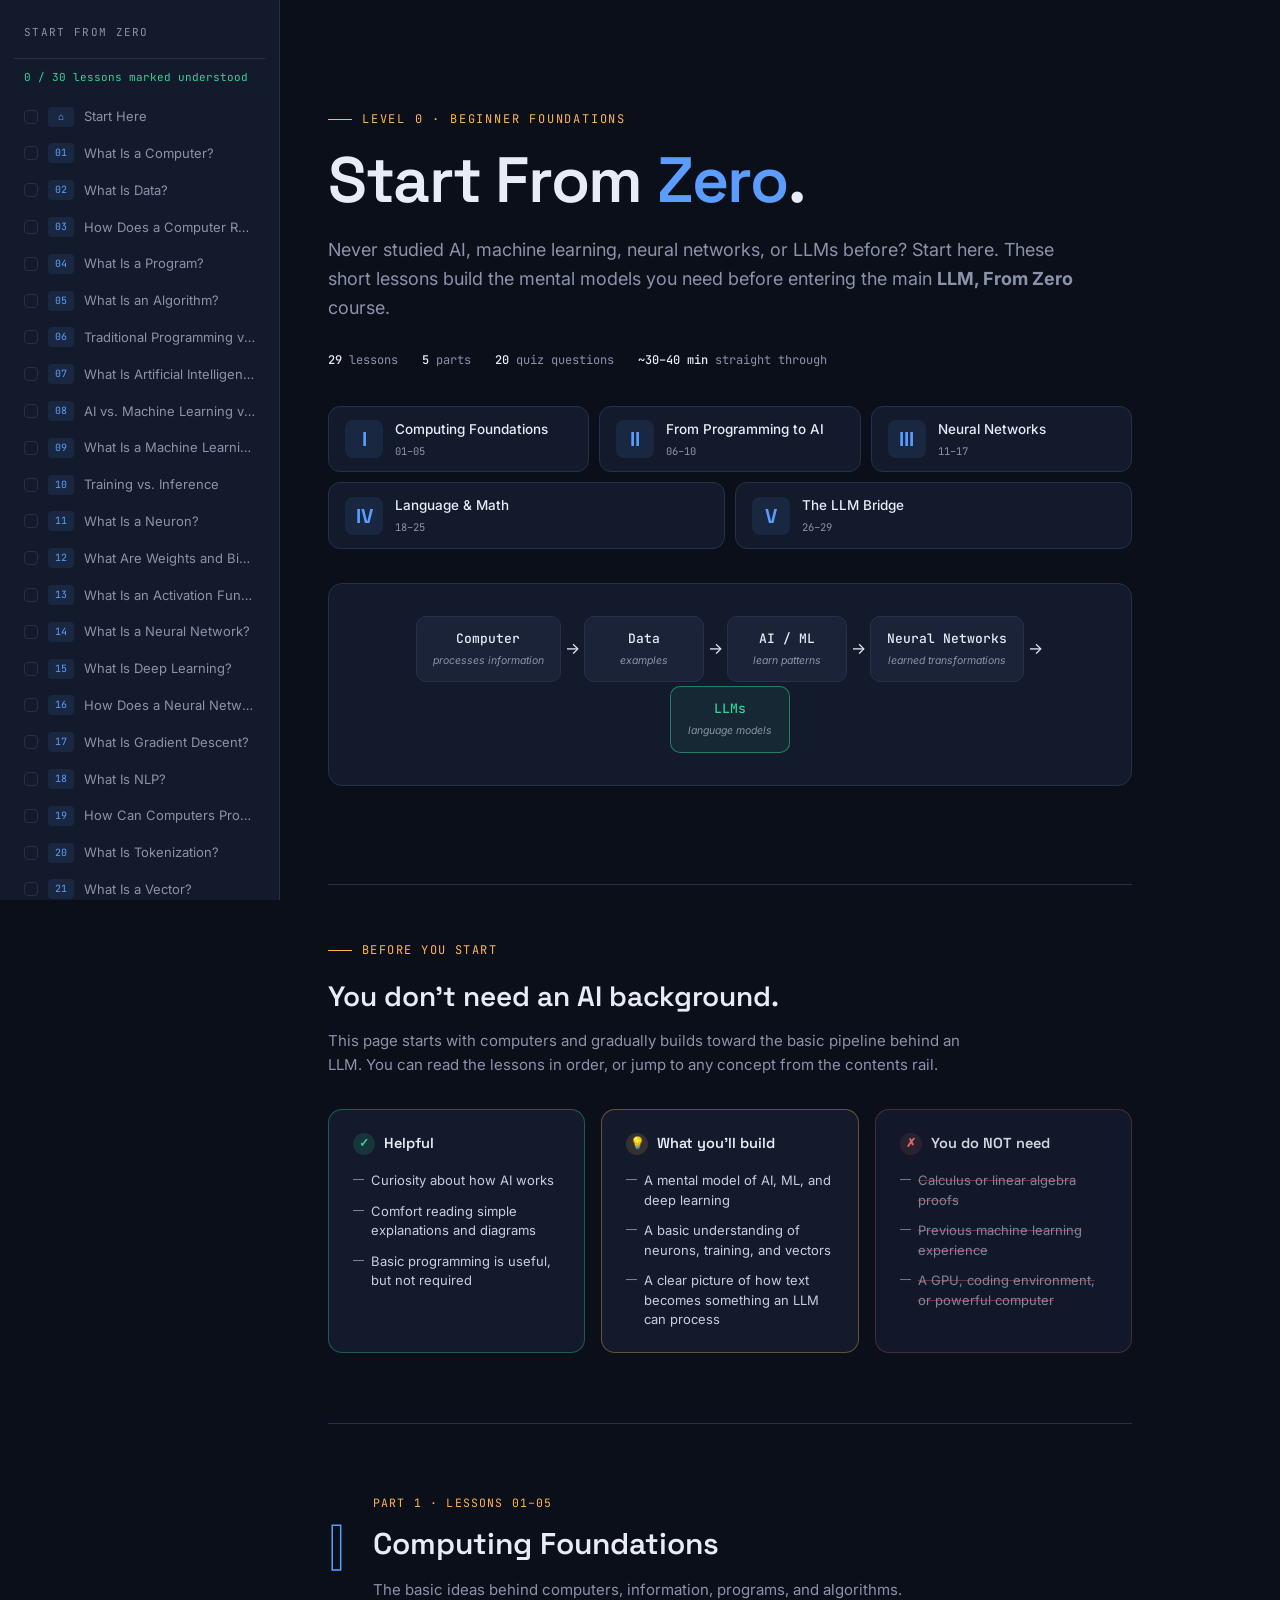
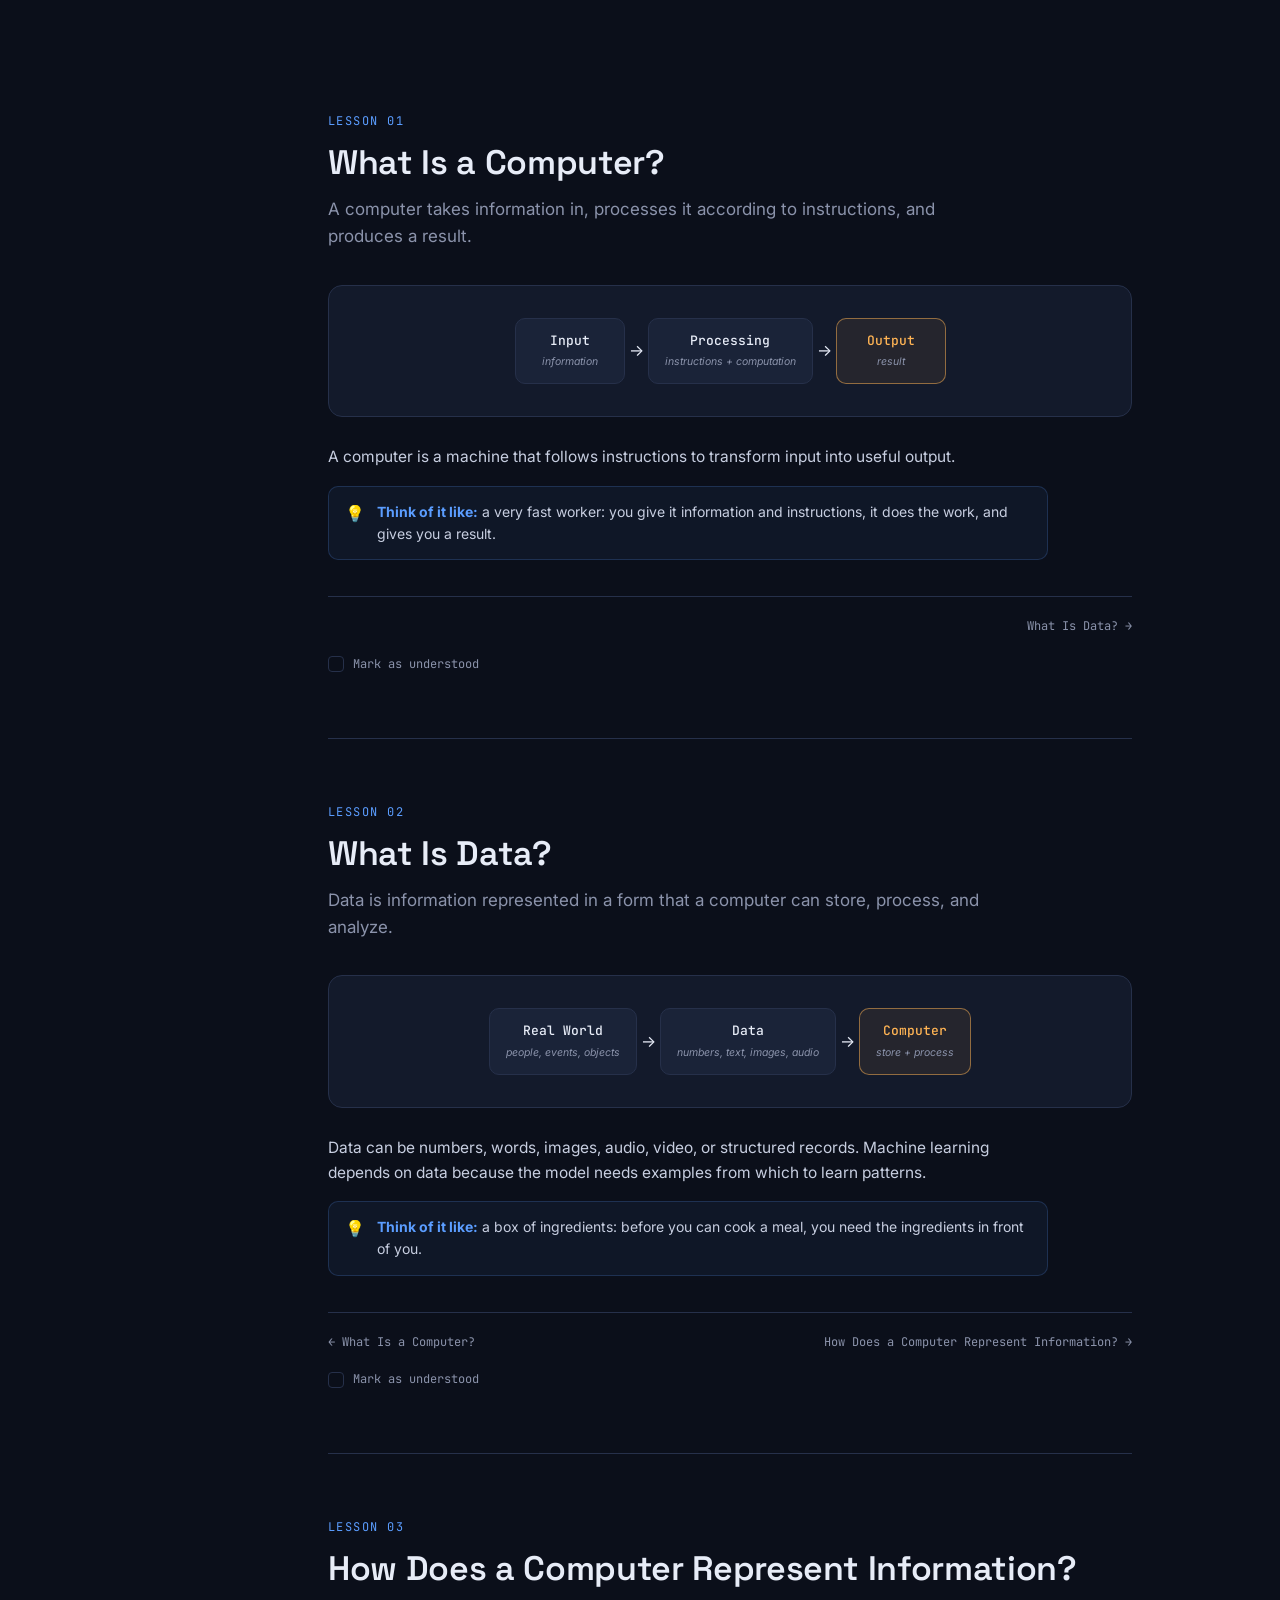
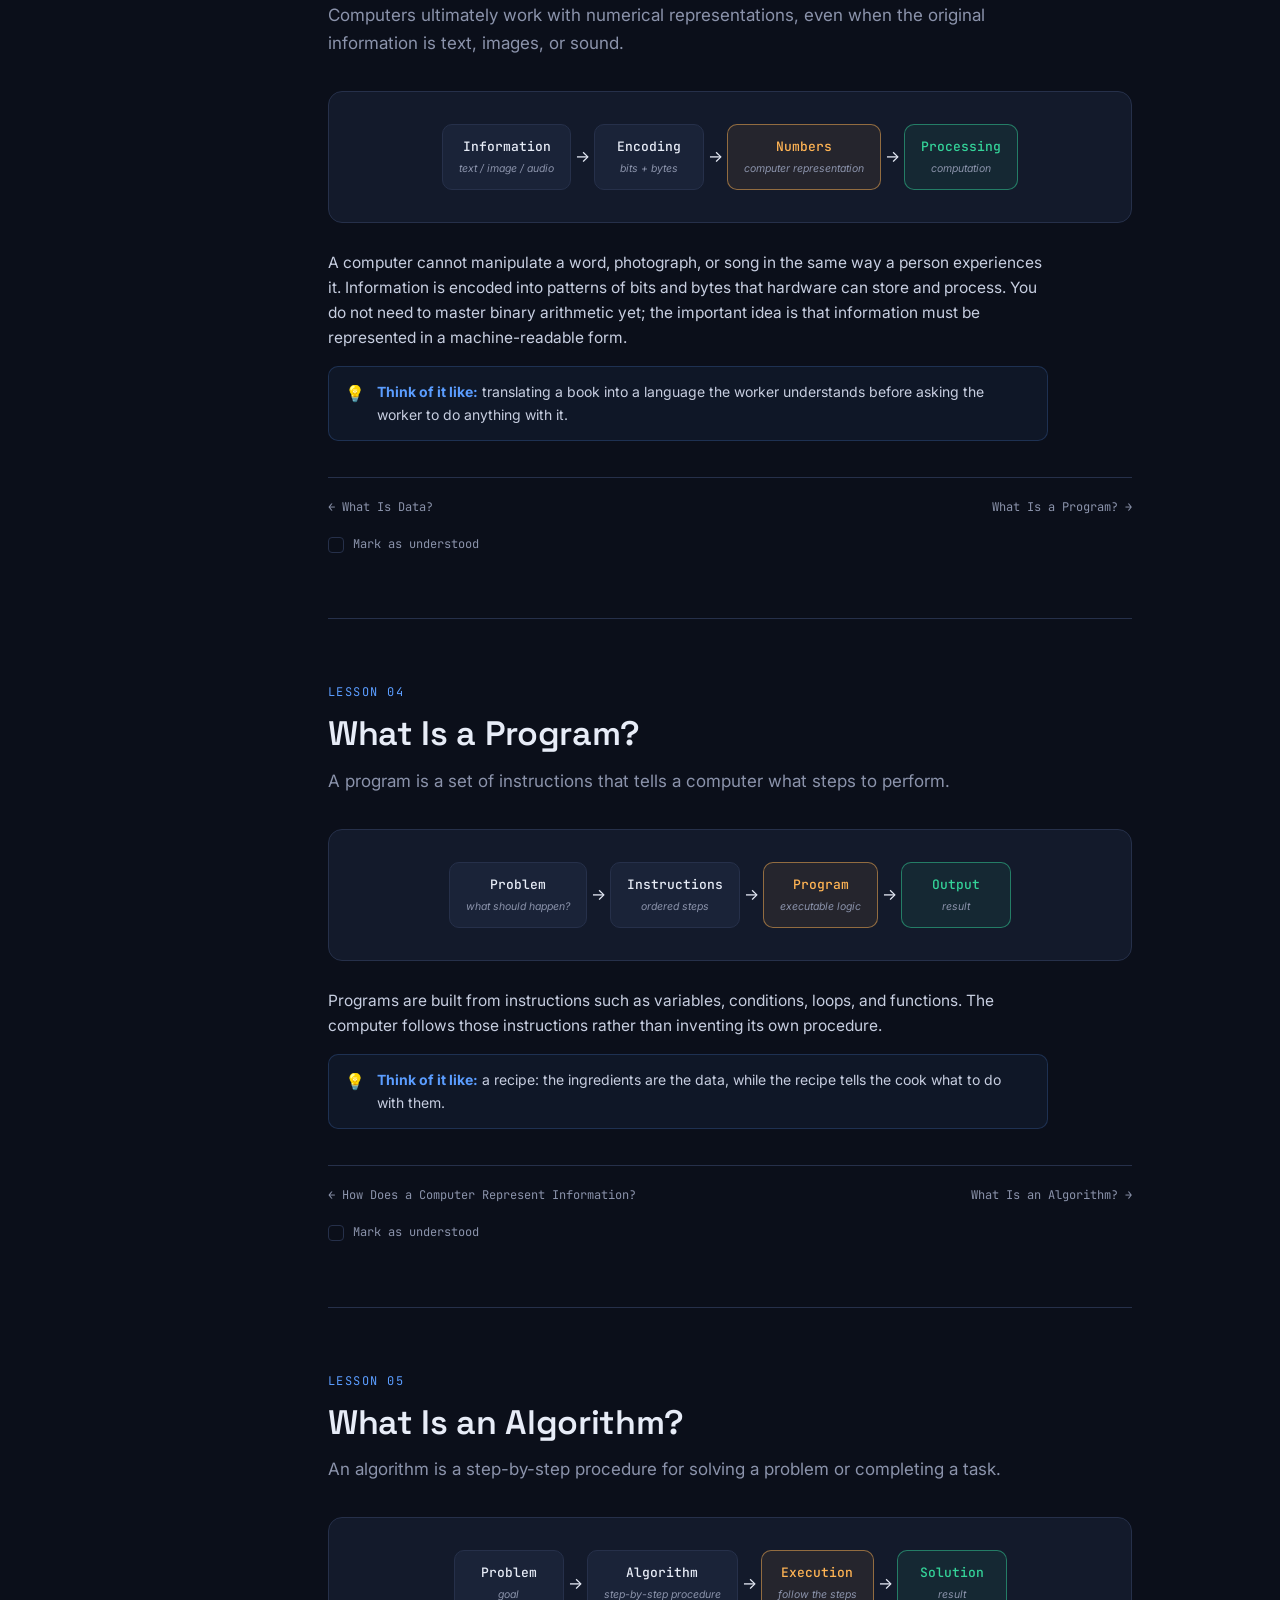
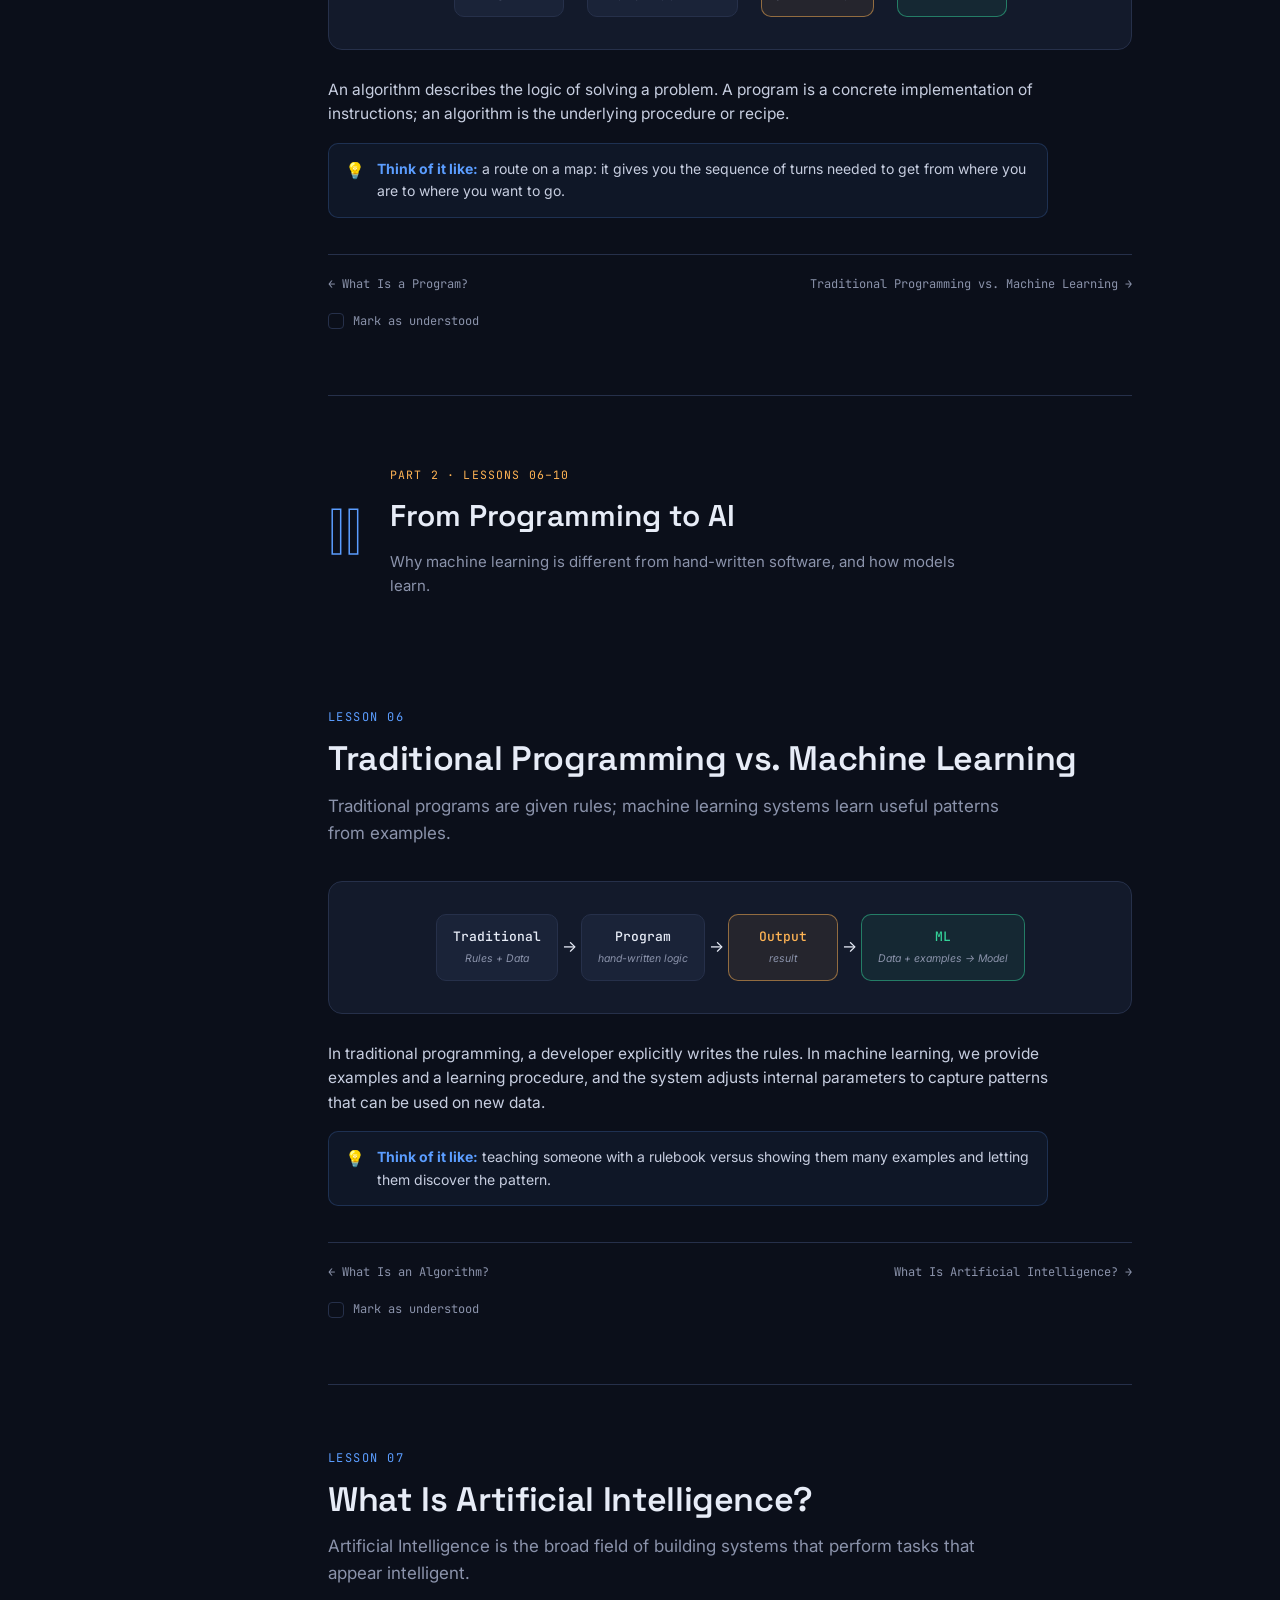
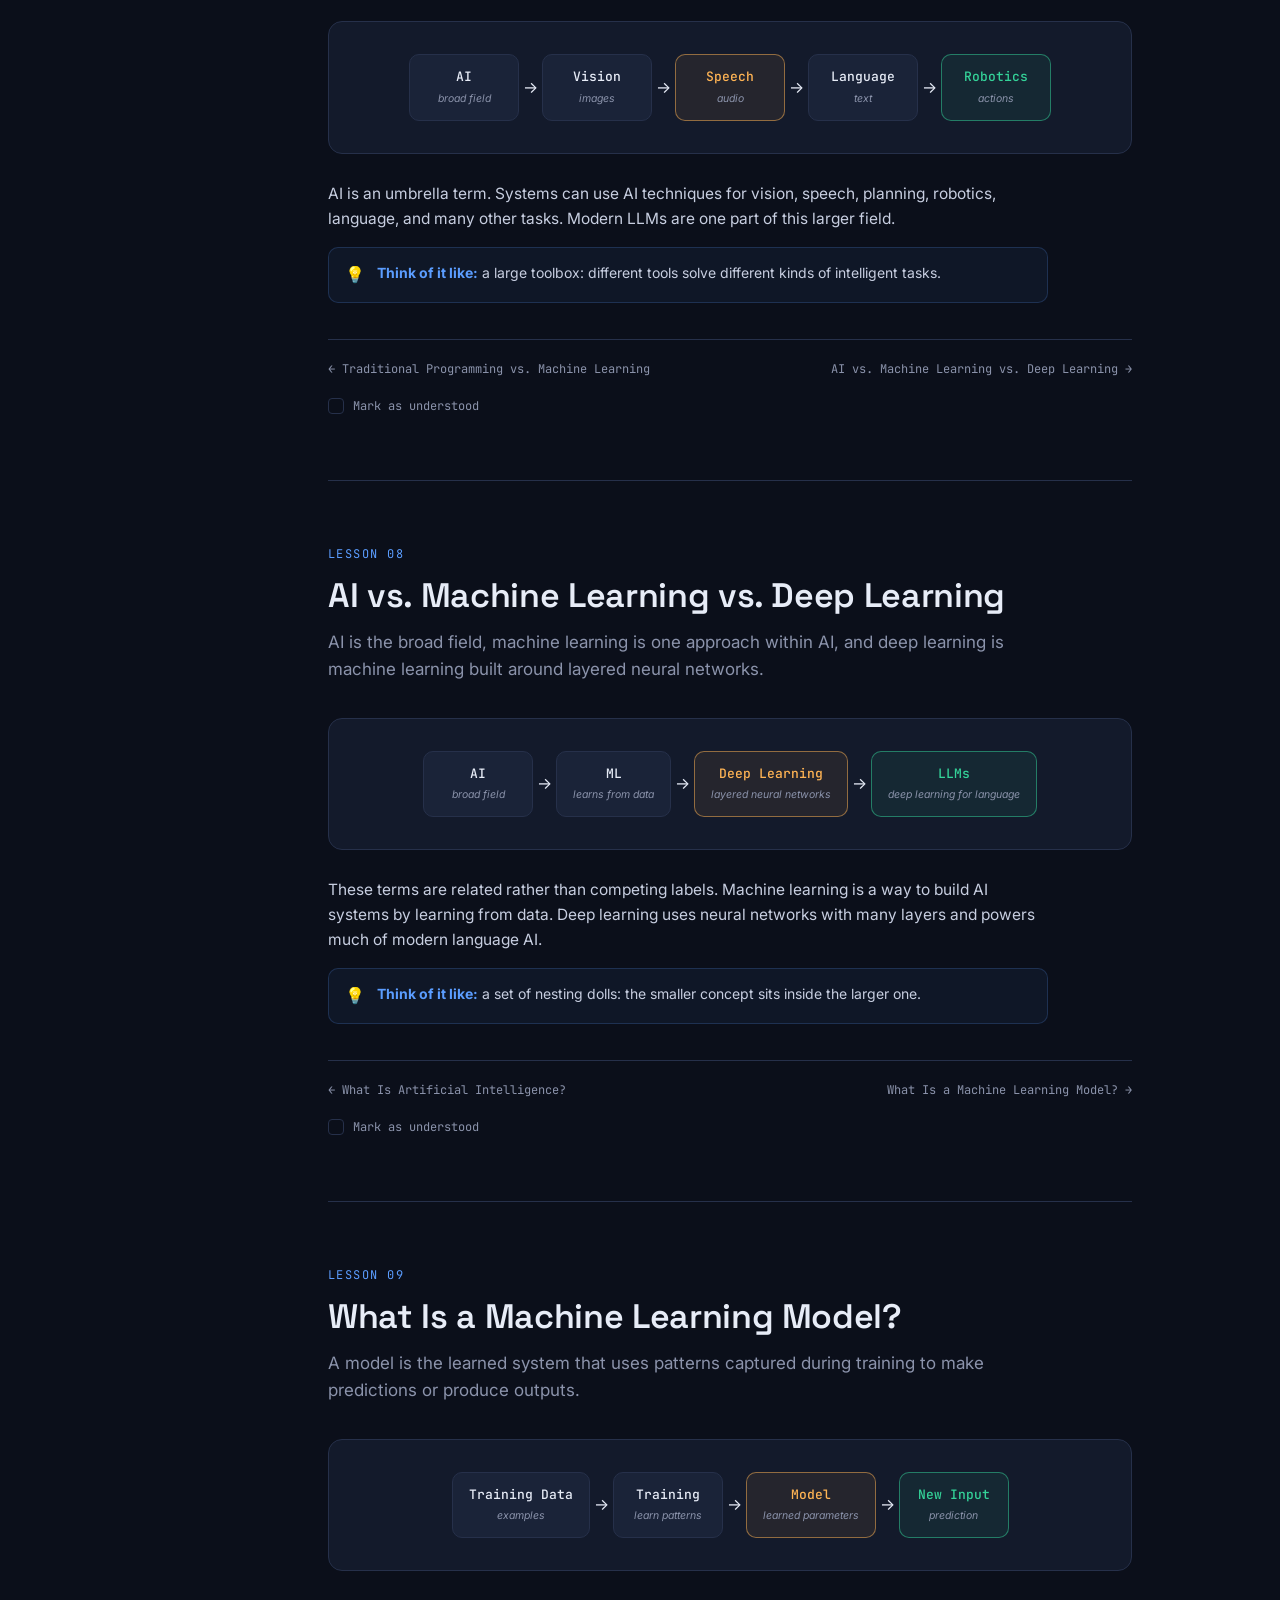
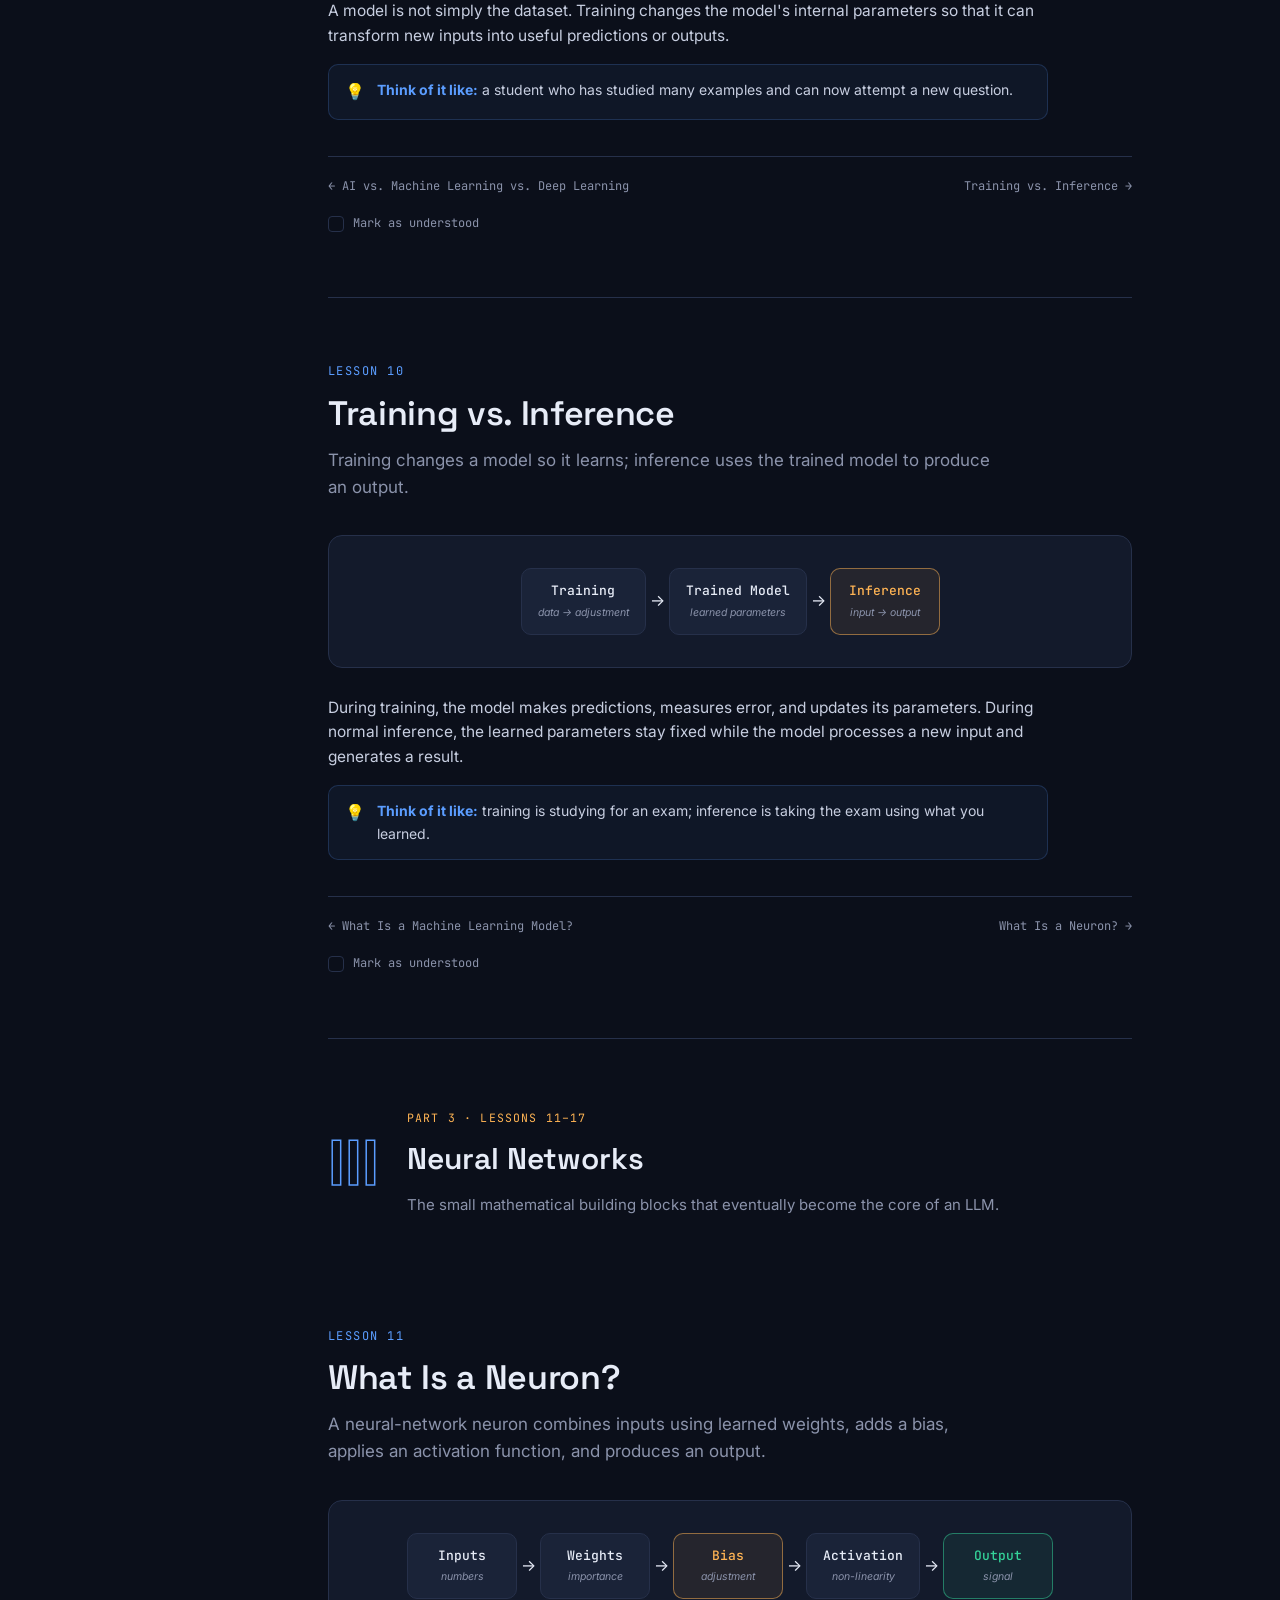
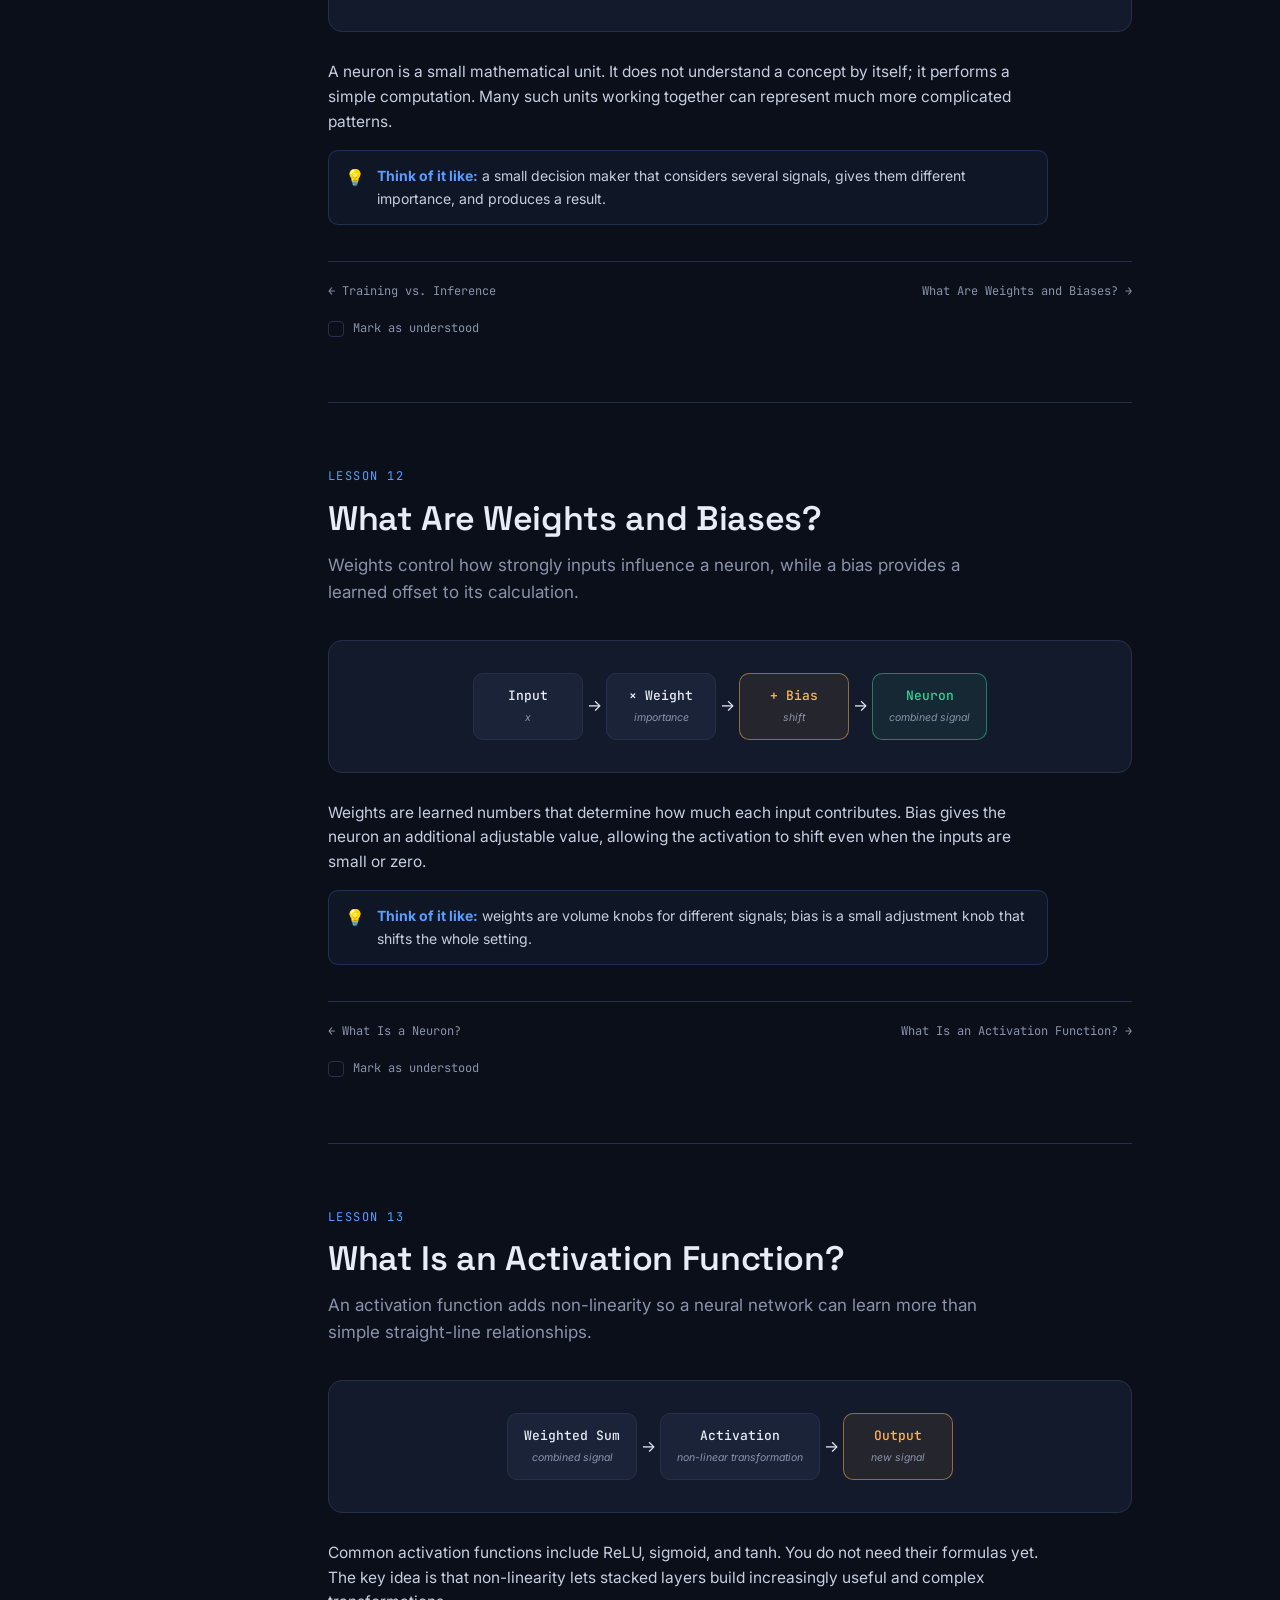
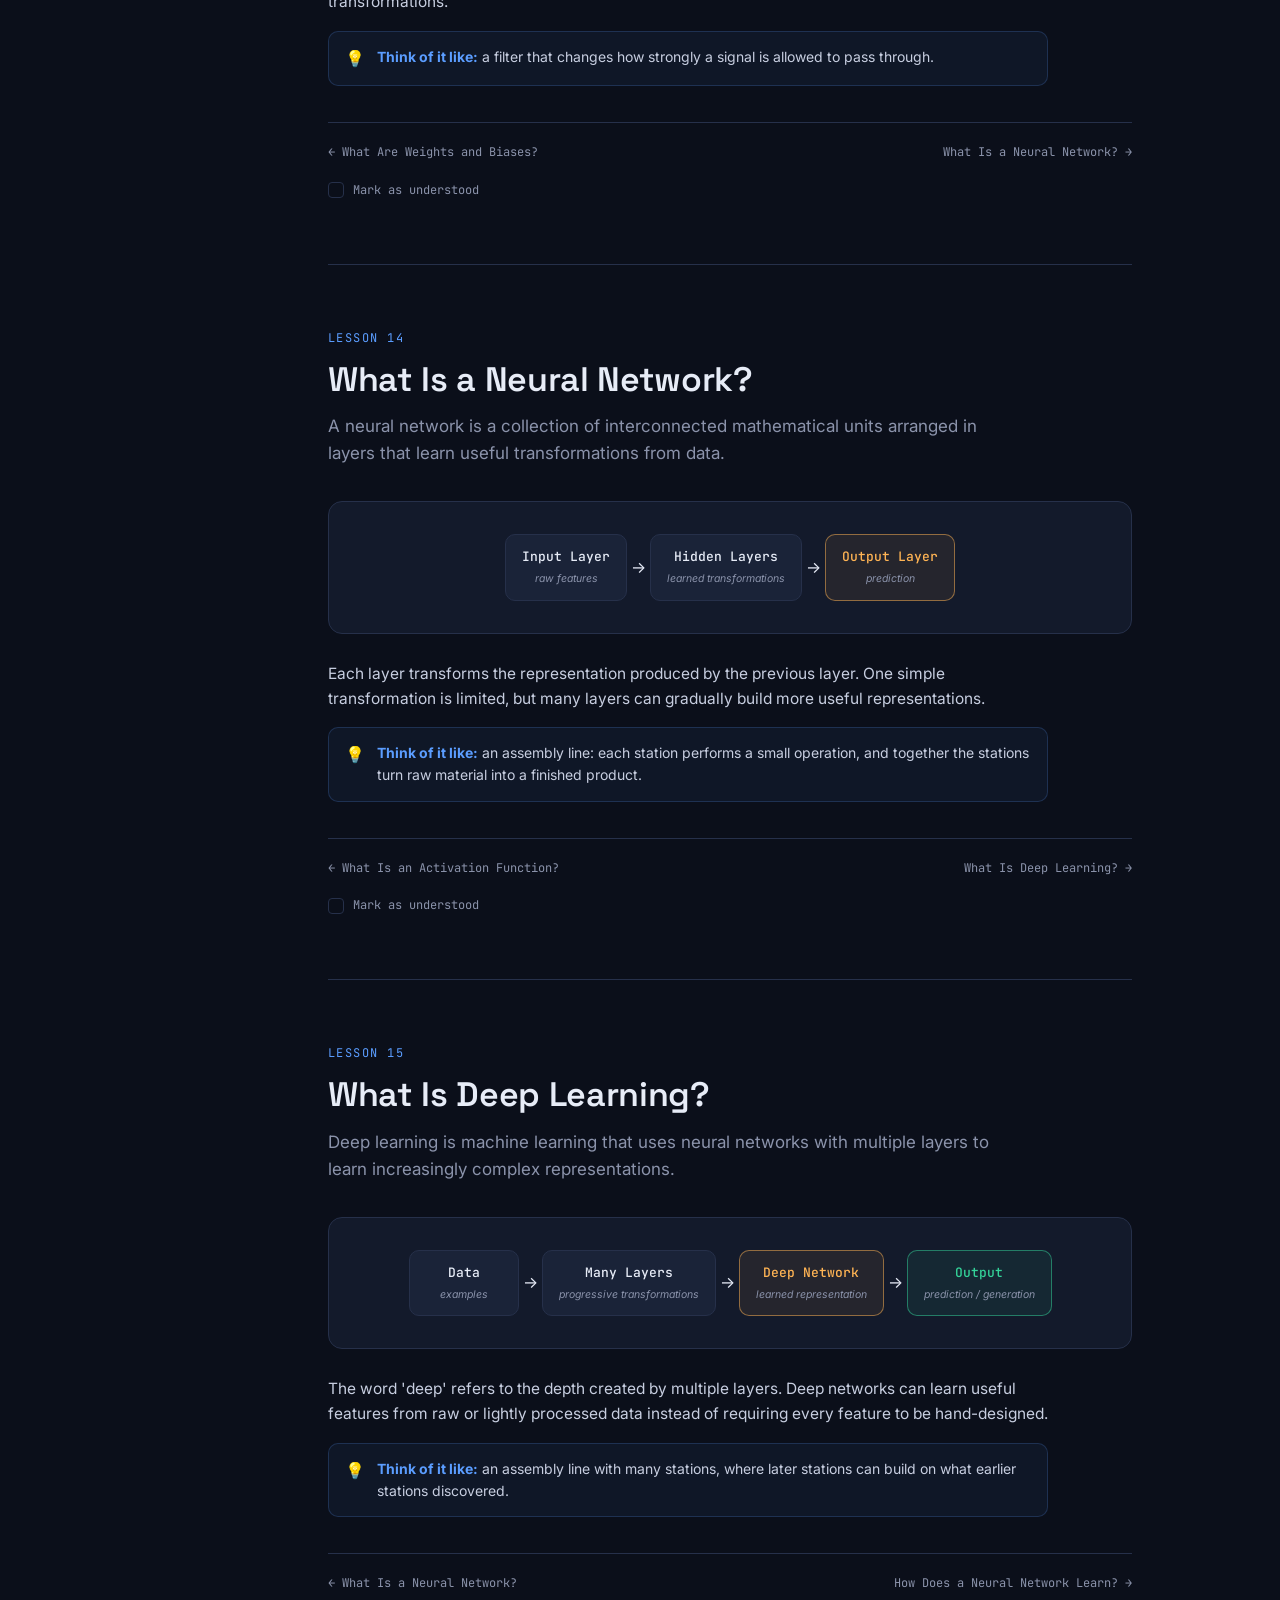
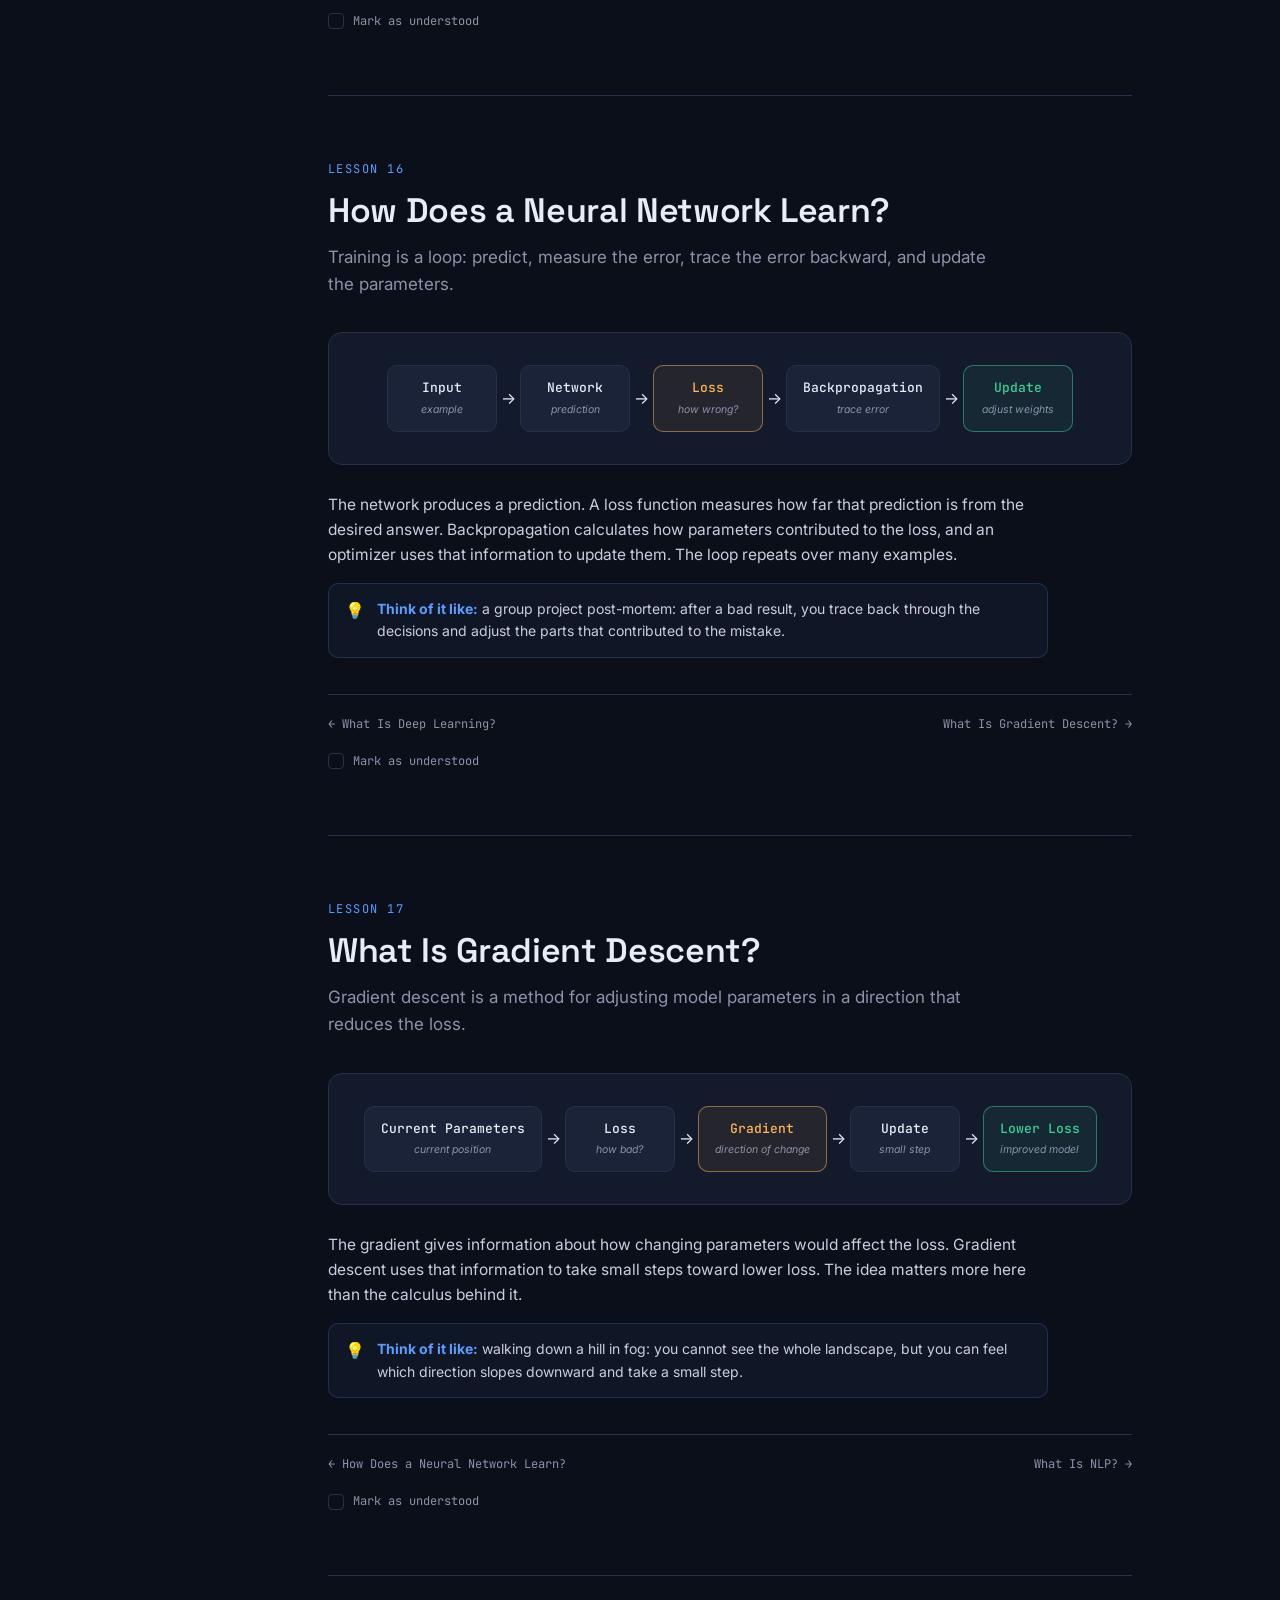
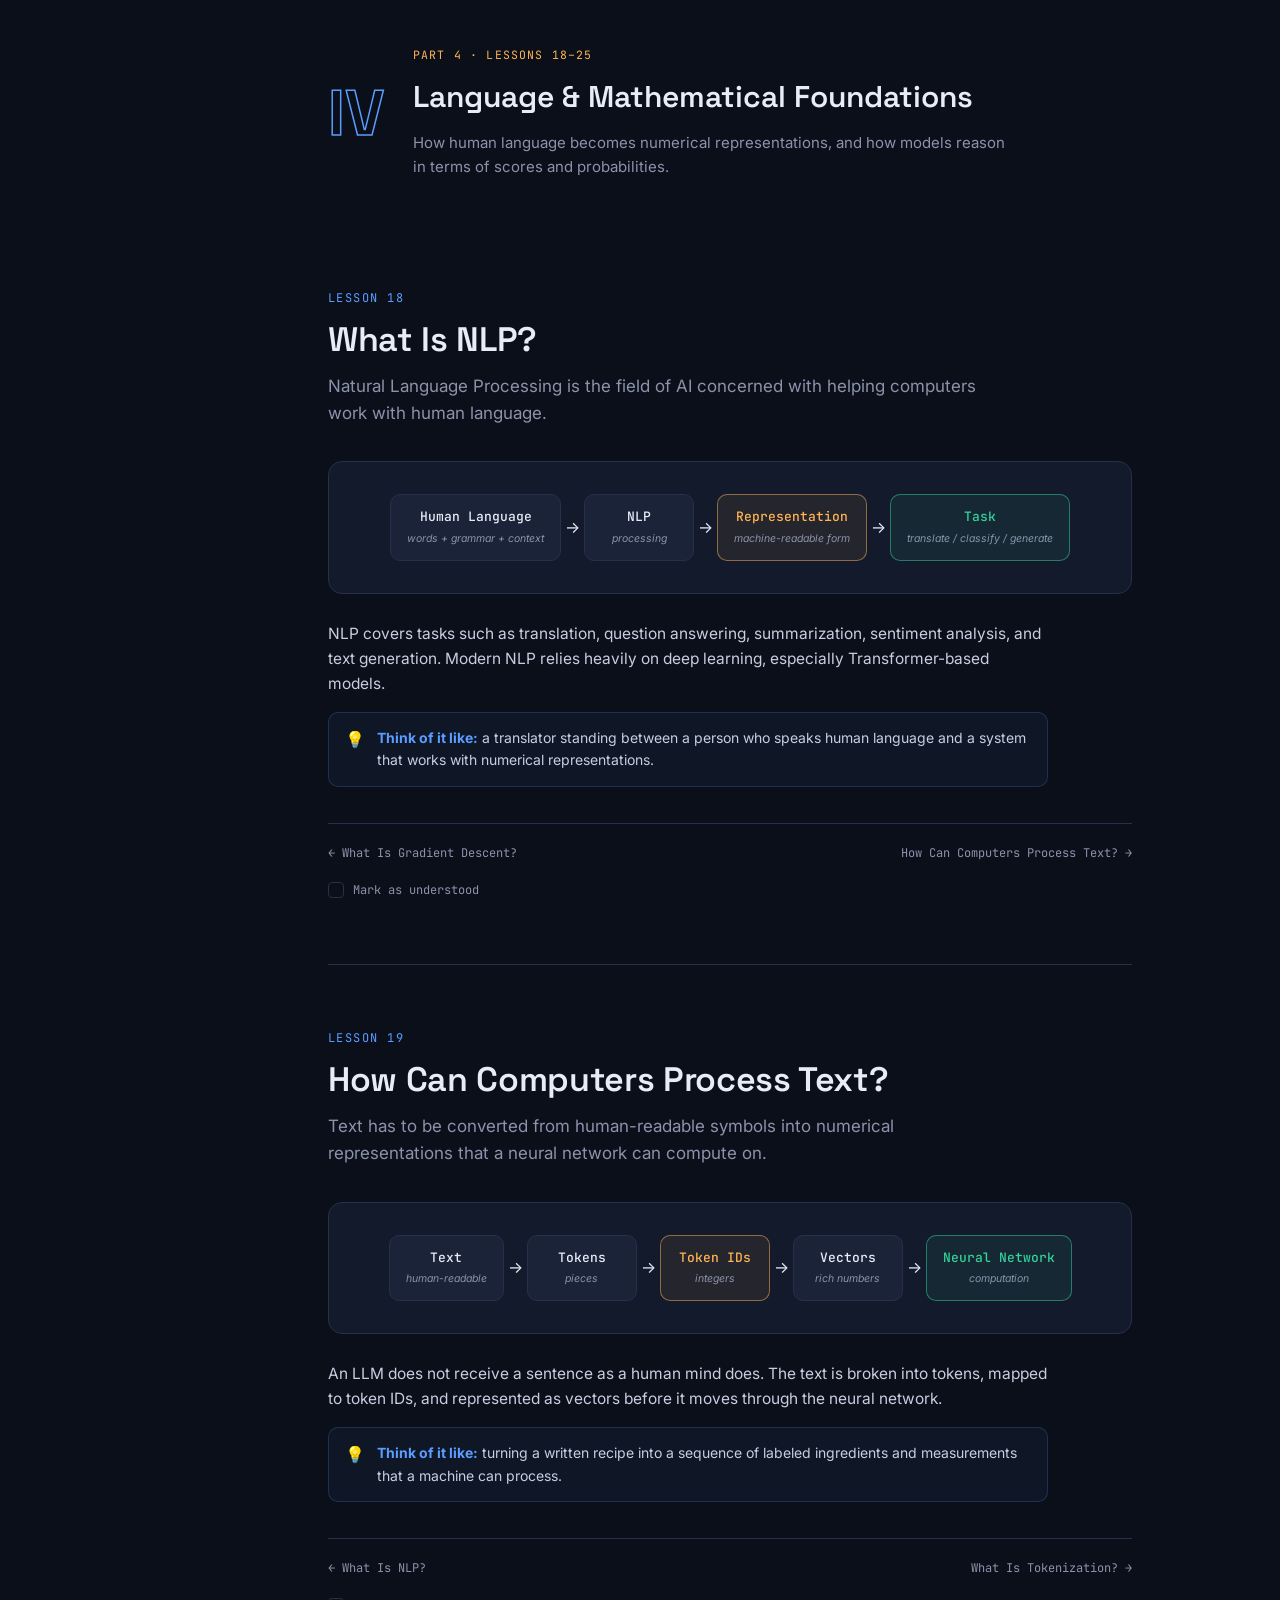
==== commit a24ed262: "Updated the start-from-zero.html file to the latest one for beginners for starting from scratch." ====
--- a/start-from-zero.html
+++ b/start-from-zero.html
@@ -3,164 +3,1307 @@
 <head>
 <meta charset="UTF-8">
 <meta name="viewport" content="width=device-width, initial-scale=1.0">
-<title>Start From Zero — LLM, From Zero</title>
+<title>Start From Zero &mdash; LLM, From Zero</title>
 <link rel="icon" type="image/x-icon" href="favicon.ico">
 <link rel="icon" type="image/png" sizes="192x192" href="icon-192.png">
+<link rel="icon" type="image/png" sizes="512x512" href="icon-512.png">
 <link rel="apple-touch-icon" href="apple-touch-icon.png">
 <link rel="preconnect" href="https://fonts.googleapis.com">
 <link rel="preconnect" href="https://fonts.gstatic.com" crossorigin>
 <link href="https://fonts.googleapis.com/css2?family=Space+Grotesk:wght@500;600;700&family=Inter:wght@400;500;600&family=JetBrains+Mono:wght@400;500;700&display=swap" rel="stylesheet">
 <link rel="stylesheet" href="css/styles.css">
+<style>
+/* Small page-specific additions; the main visual system is reused from styles.css. */
+.zero-hero .hero-sub { max-width: 760px; }
+.zero-meta { margin-top: 18px; display:flex; gap:18px; flex-wrap:wrap; }
+.zero-meta span { font-size:.9rem; opacity:.82; }
+.foundation-map { margin-top: 34px; }
+.foundation-map .node { min-width: 120px; }
+.quiz-final { margin-top: 60px; }
+.quiz-final .quiz-intro { color: var(--muted, #9aa); max-width: 760px; margin-bottom: 24px; }
+.readiness { margin-top: 28px; padding: 24px; border:1px solid rgba(255,255,255,.1); border-radius:16px; background:rgba(255,255,255,.025); display:none; }
+.readiness strong { font-family:"Space Grotesk",sans-serif; }
+.quiz-reset { margin-top:18px; }
+.quiz-reset button { border:1px solid rgba(255,255,255,.15); background:transparent; color:inherit; border-radius:10px; padding:9px 14px; cursor:pointer; }
+</style>
 </head>
 <body>
 <div id="progress"></div>
+
 <button id="navtoggle">&#9776; Contents</button>
 <nav id="navrail">
   <div class="navrail-title">Start From Zero</div>
-  <a href="index.html" class="navrail-crosslink">&larr; Back to Full Course</a>
-  <div class="progress-counter" id="progresscounter">0 / 12 lessons marked understood</div>
-  <a href="#s01" class="nav-item" data-lesson="s01"><span class="nav-check"></span><span class="nav-num">01</span><span class="nav-title">What Is a Computer?</span></a>
-  <a href="#s02" class="nav-item" data-lesson="s02"><span class="nav-check"></span><span class="nav-num">02</span><span class="nav-title">What Is Data?</span></a>
-  <a href="#s03" class="nav-item" data-lesson="s03"><span class="nav-check"></span><span class="nav-num">03</span><span class="nav-title">What Is a Program?</span></a>
-  <a href="#s04" class="nav-item" data-lesson="s04"><span class="nav-check"></span><span class="nav-num">04</span><span class="nav-title">What Is an Algorithm?</span></a>
-  <a href="#s05" class="nav-item" data-lesson="s05"><span class="nav-check"></span><span class="nav-num">05</span><span class="nav-title">Programming vs. Machine Learning</span></a>
-  <a href="#s06" class="nav-item" data-lesson="s06"><span class="nav-check"></span><span class="nav-num">06</span><span class="nav-title">What Is Artificial Intelligence?</span></a>
-  <a href="#s07" class="nav-item" data-lesson="s07"><span class="nav-check"></span><span class="nav-num">07</span><span class="nav-title">What Is Machine Learning?</span></a>
-  <a href="#s08" class="nav-item" data-lesson="s08"><span class="nav-check"></span><span class="nav-num">08</span><span class="nav-title">What Is Deep Learning?</span></a>
-  <a href="#s09" class="nav-item" data-lesson="s09"><span class="nav-check"></span><span class="nav-num">09</span><span class="nav-title">What Is a Neural Network?</span></a>
-  <a href="#s10" class="nav-item" data-lesson="s10"><span class="nav-check"></span><span class="nav-num">10</span><span class="nav-title">What Is a Model?</span></a>
-  <a href="#s11" class="nav-item" data-lesson="s11"><span class="nav-check"></span><span class="nav-num">11</span><span class="nav-title">What Are Parameters?</span></a>
-  <a href="#s12" class="nav-item" data-lesson="s12"><span class="nav-check"></span><span class="nav-num">12</span><span class="nav-title">What Is NLP?</span></a>
+  <div class="progress-counter" id="progresscounter">0 / 30 lessons marked understood</div>
+  <a href="#top" class="nav-item"><span class="nav-check"></span><span class="nav-num">&#8962;</span><span class="nav-title">Start Here</span></a>
+  <a href="#z01" class="nav-item" data-lesson="z01"><span class="nav-check"></span><span class="nav-num">01</span><span class="nav-title">What Is a Computer?</span></a>
+<a href="#z02" class="nav-item" data-lesson="z02"><span class="nav-check"></span><span class="nav-num">02</span><span class="nav-title">What Is Data?</span></a>
+<a href="#z03" class="nav-item" data-lesson="z03"><span class="nav-check"></span><span class="nav-num">03</span><span class="nav-title">How Does a Computer Represent Information?</span></a>
+<a href="#z04" class="nav-item" data-lesson="z04"><span class="nav-check"></span><span class="nav-num">04</span><span class="nav-title">What Is a Program?</span></a>
+<a href="#z05" class="nav-item" data-lesson="z05"><span class="nav-check"></span><span class="nav-num">05</span><span class="nav-title">What Is an Algorithm?</span></a>
+<a href="#z06" class="nav-item" data-lesson="z06"><span class="nav-check"></span><span class="nav-num">06</span><span class="nav-title">Traditional Programming vs. Machine Learning</span></a>
+<a href="#z07" class="nav-item" data-lesson="z07"><span class="nav-check"></span><span class="nav-num">07</span><span class="nav-title">What Is Artificial Intelligence?</span></a>
+<a href="#z08" class="nav-item" data-lesson="z08"><span class="nav-check"></span><span class="nav-num">08</span><span class="nav-title">AI vs. Machine Learning vs. Deep Learning</span></a>
+<a href="#z09" class="nav-item" data-lesson="z09"><span class="nav-check"></span><span class="nav-num">09</span><span class="nav-title">What Is a Machine Learning Model?</span></a>
+<a href="#z10" class="nav-item" data-lesson="z10"><span class="nav-check"></span><span class="nav-num">10</span><span class="nav-title">Training vs. Inference</span></a>
+<a href="#z11" class="nav-item" data-lesson="z11"><span class="nav-check"></span><span class="nav-num">11</span><span class="nav-title">What Is a Neuron?</span></a>
+<a href="#z12" class="nav-item" data-lesson="z12"><span class="nav-check"></span><span class="nav-num">12</span><span class="nav-title">What Are Weights and Biases?</span></a>
+<a href="#z13" class="nav-item" data-lesson="z13"><span class="nav-check"></span><span class="nav-num">13</span><span class="nav-title">What Is an Activation Function?</span></a>
+<a href="#z14" class="nav-item" data-lesson="z14"><span class="nav-check"></span><span class="nav-num">14</span><span class="nav-title">What Is a Neural Network?</span></a>
+<a href="#z15" class="nav-item" data-lesson="z15"><span class="nav-check"></span><span class="nav-num">15</span><span class="nav-title">What Is Deep Learning?</span></a>
+<a href="#z16" class="nav-item" data-lesson="z16"><span class="nav-check"></span><span class="nav-num">16</span><span class="nav-title">How Does a Neural Network Learn?</span></a>
+<a href="#z17" class="nav-item" data-lesson="z17"><span class="nav-check"></span><span class="nav-num">17</span><span class="nav-title">What Is Gradient Descent?</span></a>
+<a href="#z18" class="nav-item" data-lesson="z18"><span class="nav-check"></span><span class="nav-num">18</span><span class="nav-title">What Is NLP?</span></a>
+<a href="#z19" class="nav-item" data-lesson="z19"><span class="nav-check"></span><span class="nav-num">19</span><span class="nav-title">How Can Computers Process Text?</span></a>
+<a href="#z20" class="nav-item" data-lesson="z20"><span class="nav-check"></span><span class="nav-num">20</span><span class="nav-title">What Is Tokenization?</span></a>
+<a href="#z21" class="nav-item" data-lesson="z21"><span class="nav-check"></span><span class="nav-num">21</span><span class="nav-title">What Is a Vector?</span></a>
+<a href="#z22" class="nav-item" data-lesson="z22"><span class="nav-check"></span><span class="nav-num">22</span><span class="nav-title">What Is a Vector Space?</span></a>
+<a href="#z23" class="nav-item" data-lesson="z23"><span class="nav-check"></span><span class="nav-num">23</span><span class="nav-title">What Is an Embedding?</span></a>
+<a href="#z24" class="nav-item" data-lesson="z24"><span class="nav-check"></span><span class="nav-num">24</span><span class="nav-title">What Is Probability?</span></a>
+<a href="#z25" class="nav-item" data-lesson="z25"><span class="nav-check"></span><span class="nav-num">25</span><span class="nav-title">What Are Logits and Softmax?</span></a>
+<a href="#z26" class="nav-item" data-lesson="z26"><span class="nav-check"></span><span class="nav-num">26</span><span class="nav-title">What Is Generative AI?</span></a>
+<a href="#z27" class="nav-item" data-lesson="z27"><span class="nav-check"></span><span class="nav-num">27</span><span class="nav-title">What Is a Language Model?</span></a>
+<a href="#z28" class="nav-item" data-lesson="z28"><span class="nav-check"></span><span class="nav-num">28</span><span class="nav-title">What Is an LLM?</span></a>
+<a href="#z29" class="nav-item" data-lesson="z29"><span class="nav-check"></span><span class="nav-num">29</span><span class="nav-title">How Does an LLM Generate Text?</span></a>
+  <a href="#final-quiz" class="nav-item"><span class="nav-check"></span><span class="nav-num">Q</span><span class="nav-title">Foundation Quiz</span></a>
 </nav>
 
-<main>
-  <section class="hero">
-    <div class="hero-eyebrow">A Beginner's Starting Point</div>
+<main id="top">
+  <section class="hero zero-hero">
+    <div class="hero-eyebrow">Level 0 &middot; Beginner Foundations</div>
     <h1>Start From <span class="accent">Zero</span>.</h1>
-    <p class="hero-sub">Never studied AI, machine learning, neural networks, or NLP before? Start here. These short lessons build the mental foundation you need before entering the main <strong>LLM, From Zero</strong> course.</p>
+    <p class="hero-sub">Never studied AI, machine learning, neural networks, or LLMs before? Start here. These short lessons build the mental models you need before entering the main <strong>LLM, From Zero</strong> course.</p>
     <div class="hero-meta">
-      <span><b>12</b> lessons</span>
-      <span><b>1</b> foundation path</span>
-      <span><b>~15 min</b> to read straight through</span>
+      <span><b>29</b> lessons</span>
+      <span><b>5</b> parts</span>
+      <span><b>20</b> quiz questions</span>
+      <span><b>~30&ndash;40 min</b> straight through</span>
     </div>
     <div class="roadmap">
-      <a href="#s01" class="roadmap-chip"><span class="roadmap-roman">I</span><span class="roadmap-info"><span class="roadmap-title">Computers &amp; Data</span><span class="roadmap-range">Lessons 01&ndash;02</span></span></a>
-      <a href="#s03" class="roadmap-chip"><span class="roadmap-roman">II</span><span class="roadmap-info"><span class="roadmap-title">Programs &amp; Problem Solving</span><span class="roadmap-range">Lessons 03&ndash;04</span></span></a>
-      <a href="#s05" class="roadmap-chip"><span class="roadmap-roman">III</span><span class="roadmap-info"><span class="roadmap-title">From Rules to Learning</span><span class="roadmap-range">Lessons 05&ndash;07</span></span></a>
-      <a href="#s08" class="roadmap-chip"><span class="roadmap-roman">IV</span><span class="roadmap-info"><span class="roadmap-title">Neural Networks &amp; NLP</span><span class="roadmap-range">Lessons 08&ndash;12</span></span></a>
+      <a href="#part1" class="roadmap-chip"><span class="roadmap-roman">I</span><span class="roadmap-info"><span class="roadmap-title">Computing Foundations</span><span class="roadmap-range">01&ndash;05</span></span></a>
+      <a href="#part2" class="roadmap-chip"><span class="roadmap-roman">II</span><span class="roadmap-info"><span class="roadmap-title">From Programming to AI</span><span class="roadmap-range">06&ndash;10</span></span></a>
+      <a href="#part3" class="roadmap-chip"><span class="roadmap-roman">III</span><span class="roadmap-info"><span class="roadmap-title">Neural Networks</span><span class="roadmap-range">11&ndash;17</span></span></a>
+      <a href="#part4" class="roadmap-chip"><span class="roadmap-roman">IV</span><span class="roadmap-info"><span class="roadmap-title">Language &amp; Math</span><span class="roadmap-range">18&ndash;25</span></span></a>
+      <a href="#part5" class="roadmap-chip"><span class="roadmap-roman">V</span><span class="roadmap-info"><span class="roadmap-title">The LLM Bridge</span><span class="roadmap-range">26&ndash;29</span></span></a>
+    </div>
+
+    <div class="diagram flow-row foundation-map">
+      <div class="node"><span class="node-label">Computer</span><span class="node-sub">processes information</span></div>
+      <div class="arrow">&#8594;</div>
+      <div class="node"><span class="node-label">Data</span><span class="node-sub">examples</span></div>
+      <div class="arrow">&#8594;</div>
+      <div class="node"><span class="node-label">AI / ML</span><span class="node-sub">learn patterns</span></div>
+      <div class="arrow">&#8594;</div>
+      <div class="node"><span class="node-label">Neural Networks</span><span class="node-sub">learned transformations</span></div>
+      <div class="arrow">&#8594;</div>
+      <div class="node kind-green"><span class="node-label">LLMs</span><span class="node-sub">language models</span></div>
     </div>
   </section>
 
   <section class="prereq-section">
     <div class="prereq-header">
-      <span class="prereq-eyebrow">Start Here</span>
-      <h2 class="prereq-heading">You don't need to know anything yet.</h2>
-      <p class="prereq-sub">This page is the bridge between everyday computer knowledge and the technical ideas inside an LLM. Take the lessons in order; each one gives you a piece needed by the next.</p>
+      <span class="prereq-eyebrow">Before You Start</span>
+      <h2 class="prereq-heading">You don't need an AI background.</h2>
+      <p class="prereq-sub">This page starts with computers and gradually builds toward the basic pipeline behind an LLM. You can read the lessons in order, or jump to any concept from the contents rail.</p>
     </div>
     <div class="prereq-grid">
-      <div class="prereq-col prereq-required"><div class="prereq-col-title"><span class="prereq-icon">&#10003;</span> You should bring</div><ul class="prereq-list"><li>Curiosity about how AI works</li><li>Comfort reading simple diagrams</li><li>A willingness to follow ideas one step at a time</li></ul></div>
-      <div class="prereq-col prereq-helpful"><div class="prereq-col-title"><span class="prereq-icon">&#128161;</span> Helpful, but not required</div><ul class="prereq-list"><li>Basic programming exposure</li><li>Some familiarity with numbers and percentages</li><li>Having used an AI chatbot before</li></ul></div>
-      <div class="prereq-col prereq-skip"><div class="prereq-col-title"><span class="prereq-icon">&#10007;</span> You do NOT need</div><ul class="prereq-list"><li>Machine learning experience</li><li>Neural network knowledge</li><li>Advanced mathematics or GPU knowledge</li></ul></div>
+      <div class="prereq-col prereq-required">
+        <div class="prereq-col-title"><span class="prereq-icon">&#10003;</span> Helpful</div>
+        <ul class="prereq-list"><li>Curiosity about how AI works</li><li>Comfort reading simple explanations and diagrams</li><li>Basic programming is useful, but not required</li></ul>
+      </div>
+      <div class="prereq-col prereq-helpful">
+        <div class="prereq-col-title"><span class="prereq-icon">&#128161;</span> What you'll build</div>
+        <ul class="prereq-list"><li>A mental model of AI, ML, and deep learning</li><li>A basic understanding of neurons, training, and vectors</li><li>A clear picture of how text becomes something an LLM can process</li></ul>
+      </div>
+      <div class="prereq-col prereq-skip">
+        <div class="prereq-col-title"><span class="prereq-icon">&#10007;</span> You do NOT need</div>
+        <ul class="prereq-list"><li>Calculus or linear algebra proofs</li><li>Previous machine learning experience</li><li>A GPU, coding environment, or powerful computer</li></ul>
+      </div>
     </div>
   </section>
 
-  <section class="chapter-divider" id="part1"><div class="chapter-roman">I</div><div class="chapter-info"><div class="chapter-eyebrow">Part 1 &middot; Lessons 01&ndash;04</div><h2 class="chapter-title">Computers &amp; Problem Solving</h2><p class="chapter-desc">Before machines can learn, let's understand what computers do with instructions and information.</p></div></section>
-
-  <section class="lesson" id="s01">
-    <div class="lesson-eyebrow">Lesson 01</div><h2 class="lesson-title">What Is a Computer?</h2><p class="lesson-thesis">A computer takes information, follows instructions, processes it, and produces a result.</p>
-    <div class="diagram flow-row"><div class="node"><span class="node-label">Input</span><span class="node-sub">information</span></div><div class="arrow"><svg viewBox="0 0 60 16" class="arrow-svg" preserveAspectRatio="none"><line x1="2" y1="8" x2="50" y2="8" class="arrow-line"/><polygon points="50,2 60,8 50,14" class="arrow-head"/><circle r="2.6" class="arrow-dot"><animateMotion dur="1.8s" repeatCount="indefinite" path="M2,8 L50,8"/></circle></svg></div><div class="node kind-violet"><span class="node-label">Processing</span><span class="node-sub">follow instructions</span></div><div class="arrow"><svg viewBox="0 0 60 16" class="arrow-svg" preserveAspectRatio="none"><line x1="2" y1="8" x2="50" y2="8" class="arrow-line"/><polygon points="50,2 60,8 50,14" class="arrow-head"/><circle r="2.6" class="arrow-dot"><animateMotion dur="1.8s" repeatCount="indefinite" path="M2,8 L50,8"/></circle></svg></div><div class="node kind-green"><span class="node-label">Output</span><span class="node-sub">result</span></div></div>
-    <div class="lesson-body"><p class="explain">At the simplest level, a computer is a machine that takes some <strong>input</strong>, performs a series of operations on it, and produces an <strong>output</strong>. A calculator is a tiny example: you give it numbers and an operation, it processes them, and it gives you an answer. Modern computers do this at enormous scale, with much more complicated instructions and much more data.</p><div class="note note-analogy"><span class="note-icon">&#128161;</span><div><strong>Think of it like:</strong> a very fast worker who never gets tired. You give it information and clear instructions, it follows them exactly, and it gives you a result.</div></div></div>
-    <div class="lesson-nav"><span class="lesson-nav-link spacer"></span><a class="lesson-nav-link next" href="#s02">What Is Data? &rarr;</a></div><div class="lesson-footer"><label class="mark-done"><input type="checkbox" class="done-check" data-lesson="s01"><span class="done-box"></span> Mark as understood</label></div>
+  <section class="chapter-divider" id="part1">
+    <div class="chapter-roman">I</div><div class="chapter-info">
+      <div class="chapter-eyebrow">Part 1 &middot; Lessons 01&ndash;05</div>
+      <h2 class="chapter-title">Computing Foundations</h2>
+      <p class="chapter-desc">The basic ideas behind computers, information, programs, and algorithms.</p>
+    </div>
   </section>
 
-  <section class="lesson" id="s02">
-    <div class="lesson-eyebrow">Lesson 02</div><h2 class="lesson-title">What Is Data?</h2><p class="lesson-thesis">Data is information represented in a form a computer can store, process, compare, or learn from.</p>
-    <div class="diagram flow-row"><div class="node"><span class="node-label">Real World</span><span class="node-sub">people, events, things</span></div><div class="arrow"><svg viewBox="0 0 60 16" class="arrow-svg" preserveAspectRatio="none"><line x1="2" y1="8" x2="50" y2="8" class="arrow-line"/><polygon points="50,2 60,8 50,14" class="arrow-head"/><circle r="2.6" class="arrow-dot"><animateMotion dur="1.8s" repeatCount="indefinite" path="M2,8 L50,8"/></circle></svg></div><div class="node kind-amber"><span class="node-label">Data</span><span class="node-sub">numbers, text, images</span></div><div class="arrow"><svg viewBox="0 0 60 16" class="arrow-svg" preserveAspectRatio="none"><line x1="2" y1="8" x2="50" y2="8" class="arrow-line"/><polygon points="50,2 60,8 50,14" class="arrow-head"/><circle r="2.6" class="arrow-dot"><animateMotion dur="1.8s" repeatCount="indefinite" path="M2,8 L50,8"/></circle></svg></div><div class="node kind-green"><span class="node-label">Useful Information</span></div></div>
-    <div class="lesson-body"><p class="explain">Data can be almost anything we want a computer to work with: a person's age, a list of prices, a sentence, a photograph, a sound recording, or a table of thousands of customer records. Machine learning is especially dependent on data because the examples a model sees are what allow it to discover patterns.</p><div class="note note-analogy"><span class="note-icon">&#128161;</span><div><strong>Think of it like:</strong> ingredients in a kitchen. Raw ingredients can be simple, but the cook needs them before a meal can be made. Data is the raw material computers and AI systems work with.</div></div></div>
-    <div class="lesson-nav"><a class="lesson-nav-link prev" href="#s01">&larr; What Is a Computer?</a><a class="lesson-nav-link next" href="#s03">What Is a Program? &rarr;</a></div><div class="lesson-footer"><label class="mark-done"><input type="checkbox" class="done-check" data-lesson="s02"><span class="done-box"></span> Mark as understood</label></div>
+    <section class="lesson" id="z01">
+      <div class="lesson-eyebrow">Lesson 01</div>
+      <h2 class="lesson-title">What Is a Computer?</h2>
+      <p class="lesson-thesis">A computer takes information in, processes it according to instructions, and produces a result.</p>
+
+      <div class="diagram flow-row">
+        <div class="node "><span class="node-label">Input</span><span class="node-sub">information</span></div>
+<div class="arrow">&#8594;</div>
+<div class="node "><span class="node-label">Processing</span><span class="node-sub">instructions + computation</span></div>
+<div class="arrow">&#8594;</div>
+<div class="node kind-amber"><span class="node-label">Output</span><span class="node-sub">result</span></div>
+      </div>
+
+      <div class="lesson-body">
+        <p class="explain">A computer is a machine that follows instructions to transform input into useful output.</p>
+        <div class="note note-analogy"><span class="note-icon">&#128161;</span><div><strong>Think of it like:</strong> a very fast worker: you give it information and instructions, it does the work, and gives you a result.</div></div>
+      </div>
+
+      <div class="lesson-nav">
+        <span class='lesson-nav-link spacer'></span>
+        <a class="lesson-nav-link next" href="#z02">What Is Data? &rarr;</a>
+      </div>
+      <div class="lesson-footer">
+        <label class="mark-done"><input type="checkbox" class="done-check" data-lesson="z01"><span class="done-box"></span> Mark as understood</label>
+      </div>
+    </section>
+
+
+    <section class="lesson" id="z02">
+      <div class="lesson-eyebrow">Lesson 02</div>
+      <h2 class="lesson-title">What Is Data?</h2>
+      <p class="lesson-thesis">Data is information represented in a form that a computer can store, process, and analyze.</p>
+
+      <div class="diagram flow-row">
+        <div class="node "><span class="node-label">Real World</span><span class="node-sub">people, events, objects</span></div>
+<div class="arrow">&#8594;</div>
+<div class="node "><span class="node-label">Data</span><span class="node-sub">numbers, text, images, audio</span></div>
+<div class="arrow">&#8594;</div>
+<div class="node kind-amber"><span class="node-label">Computer</span><span class="node-sub">store + process</span></div>
+      </div>
+
+      <div class="lesson-body">
+        <p class="explain">Data can be numbers, words, images, audio, video, or structured records. Machine learning depends on data because the model needs examples from which to learn patterns.</p>
+        <div class="note note-analogy"><span class="note-icon">&#128161;</span><div><strong>Think of it like:</strong> a box of ingredients: before you can cook a meal, you need the ingredients in front of you.</div></div>
+      </div>
+
+      <div class="lesson-nav">
+        <a class='lesson-nav-link prev' href='#z01'>← What Is a Computer?</a>
+        <a class="lesson-nav-link next" href="#z03">How Does a Computer Represent Information? &rarr;</a>
+      </div>
+      <div class="lesson-footer">
+        <label class="mark-done"><input type="checkbox" class="done-check" data-lesson="z02"><span class="done-box"></span> Mark as understood</label>
+      </div>
+    </section>
+
+
+    <section class="lesson" id="z03">
+      <div class="lesson-eyebrow">Lesson 03</div>
+      <h2 class="lesson-title">How Does a Computer Represent Information?</h2>
+      <p class="lesson-thesis">Computers ultimately work with numerical representations, even when the original information is text, images, or sound.</p>
+
+      <div class="diagram flow-row">
+        <div class="node "><span class="node-label">Information</span><span class="node-sub">text / image / audio</span></div>
+<div class="arrow">&#8594;</div>
+<div class="node "><span class="node-label">Encoding</span><span class="node-sub">bits + bytes</span></div>
+<div class="arrow">&#8594;</div>
+<div class="node kind-amber"><span class="node-label">Numbers</span><span class="node-sub">computer representation</span></div>
+<div class="arrow">&#8594;</div>
+<div class="node kind-green"><span class="node-label">Processing</span><span class="node-sub">computation</span></div>
+      </div>
+
+      <div class="lesson-body">
+        <p class="explain">A computer cannot manipulate a word, photograph, or song in the same way a person experiences it. Information is encoded into patterns of bits and bytes that hardware can store and process. You do not need to master binary arithmetic yet; the important idea is that information must be represented in a machine-readable form.</p>
+        <div class="note note-analogy"><span class="note-icon">&#128161;</span><div><strong>Think of it like:</strong> translating a book into a language the worker understands before asking the worker to do anything with it.</div></div>
+      </div>
+
+      <div class="lesson-nav">
+        <a class='lesson-nav-link prev' href='#z02'>← What Is Data?</a>
+        <a class="lesson-nav-link next" href="#z04">What Is a Program? &rarr;</a>
+      </div>
+      <div class="lesson-footer">
+        <label class="mark-done"><input type="checkbox" class="done-check" data-lesson="z03"><span class="done-box"></span> Mark as understood</label>
+      </div>
+    </section>
+
+
+    <section class="lesson" id="z04">
+      <div class="lesson-eyebrow">Lesson 04</div>
+      <h2 class="lesson-title">What Is a Program?</h2>
+      <p class="lesson-thesis">A program is a set of instructions that tells a computer what steps to perform.</p>
+
+      <div class="diagram flow-row">
+        <div class="node "><span class="node-label">Problem</span><span class="node-sub">what should happen?</span></div>
+<div class="arrow">&#8594;</div>
+<div class="node "><span class="node-label">Instructions</span><span class="node-sub">ordered steps</span></div>
+<div class="arrow">&#8594;</div>
+<div class="node kind-amber"><span class="node-label">Program</span><span class="node-sub">executable logic</span></div>
+<div class="arrow">&#8594;</div>
+<div class="node kind-green"><span class="node-label">Output</span><span class="node-sub">result</span></div>
+      </div>
+
+      <div class="lesson-body">
+        <p class="explain">Programs are built from instructions such as variables, conditions, loops, and functions. The computer follows those instructions rather than inventing its own procedure.</p>
+        <div class="note note-analogy"><span class="note-icon">&#128161;</span><div><strong>Think of it like:</strong> a recipe: the ingredients are the data, while the recipe tells the cook what to do with them.</div></div>
+      </div>
+
+      <div class="lesson-nav">
+        <a class='lesson-nav-link prev' href='#z03'>← How Does a Computer Represent Information?</a>
+        <a class="lesson-nav-link next" href="#z05">What Is an Algorithm? &rarr;</a>
+      </div>
+      <div class="lesson-footer">
+        <label class="mark-done"><input type="checkbox" class="done-check" data-lesson="z04"><span class="done-box"></span> Mark as understood</label>
+      </div>
+    </section>
+
+
+    <section class="lesson" id="z05">
+      <div class="lesson-eyebrow">Lesson 05</div>
+      <h2 class="lesson-title">What Is an Algorithm?</h2>
+      <p class="lesson-thesis">An algorithm is a step-by-step procedure for solving a problem or completing a task.</p>
+
+      <div class="diagram flow-row">
+        <div class="node "><span class="node-label">Problem</span><span class="node-sub">goal</span></div>
+<div class="arrow">&#8594;</div>
+<div class="node "><span class="node-label">Algorithm</span><span class="node-sub">step-by-step procedure</span></div>
+<div class="arrow">&#8594;</div>
+<div class="node kind-amber"><span class="node-label">Execution</span><span class="node-sub">follow the steps</span></div>
+<div class="arrow">&#8594;</div>
+<div class="node kind-green"><span class="node-label">Solution</span><span class="node-sub">result</span></div>
+      </div>
+
+      <div class="lesson-body">
+        <p class="explain">An algorithm describes the logic of solving a problem. A program is a concrete implementation of instructions; an algorithm is the underlying procedure or recipe.</p>
+        <div class="note note-analogy"><span class="note-icon">&#128161;</span><div><strong>Think of it like:</strong> a route on a map: it gives you the sequence of turns needed to get from where you are to where you want to go.</div></div>
+      </div>
+
+      <div class="lesson-nav">
+        <a class='lesson-nav-link prev' href='#z04'>← What Is a Program?</a>
+        <a class="lesson-nav-link next" href="#z06">Traditional Programming vs. Machine Learning &rarr;</a>
+      </div>
+      <div class="lesson-footer">
+        <label class="mark-done"><input type="checkbox" class="done-check" data-lesson="z05"><span class="done-box"></span> Mark as understood</label>
+      </div>
+    </section>
+
+
+  <section class="chapter-divider" id="part2">
+    <div class="chapter-roman">II</div><div class="chapter-info">
+      <div class="chapter-eyebrow">Part 2 &middot; Lessons 06&ndash;10</div>
+      <h2 class="chapter-title">From Programming to AI</h2>
+      <p class="chapter-desc">Why machine learning is different from hand-written software, and how models learn.</p>
+    </div>
   </section>
 
-  <section class="chapter-divider" id="part2"><div class="chapter-roman">II</div><div class="chapter-info"><div class="chapter-eyebrow">Part 2 &middot; Lessons 03&ndash;04</div><h2 class="chapter-title">Programs &amp; Algorithms</h2><p class="chapter-desc">A computer needs instructions. An algorithm is the plan; a program is one way to express that plan for a machine.</p></div></section>
-
-  <section class="lesson" id="s03">
-    <div class="lesson-eyebrow">Lesson 03</div><h2 class="lesson-title">What Is a Program?</h2><p class="lesson-thesis">A program is a set of instructions that tells a computer what to do with its input.</p>
-    <div class="diagram flow-row"><div class="node"><span class="node-label">Human</span><span class="node-sub">defines instructions</span></div><div class="arrow"><svg viewBox="0 0 60 16" class="arrow-svg" preserveAspectRatio="none"><line x1="2" y1="8" x2="50" y2="8" class="arrow-line"/><polygon points="50,2 60,8 50,14" class="arrow-head"/><circle r="2.6" class="arrow-dot"><animateMotion dur="1.8s" repeatCount="indefinite" path="M2,8 L50,8"/></circle></svg></div><div class="node kind-violet"><span class="node-label">Program</span><span class="node-sub">instructions + logic</span></div><div class="arrow"><svg viewBox="0 0 60 16" class="arrow-svg" preserveAspectRatio="none"><line x1="2" y1="8" x2="50" y2="8" class="arrow-line"/><polygon points="50,2 60,8 50,14" class="arrow-head"/><circle r="2.6" class="arrow-dot"><animateMotion dur="1.8s" repeatCount="indefinite" path="M2,8 L50,8"/></circle></svg></div><div class="node kind-green"><span class="node-label">Computer</span><span class="node-sub">executes them</span></div></div>
-    <div class="lesson-body"><p class="explain">A program is a set of instructions written so a computer can execute them. If you write a program that says, "take these two numbers, add them, and print the result," the computer doesn't need to understand the problem like a human does. It simply follows the instructions you gave it.</p><div class="note note-analogy"><span class="note-icon">&#128161;</span><div><strong>Think of it like:</strong> a recipe. The recipe tells you what steps to follow, in what order, to turn ingredients into a finished dish. A program does something similar for a computer.</div></div></div>
-    <div class="lesson-nav"><a class="lesson-nav-link prev" href="#s02">&larr; What Is Data?</a><a class="lesson-nav-link next" href="#s04">What Is an Algorithm? &rarr;</a></div><div class="lesson-footer"><label class="mark-done"><input type="checkbox" class="done-check" data-lesson="s03"><span class="done-box"></span> Mark as understood</label></div>
+    <section class="lesson" id="z06">
+      <div class="lesson-eyebrow">Lesson 06</div>
+      <h2 class="lesson-title">Traditional Programming vs. Machine Learning</h2>
+      <p class="lesson-thesis">Traditional programs are given rules; machine learning systems learn useful patterns from examples.</p>
+
+      <div class="diagram flow-row">
+        <div class="node "><span class="node-label">Traditional</span><span class="node-sub">Rules + Data</span></div>
+<div class="arrow">&#8594;</div>
+<div class="node "><span class="node-label">Program</span><span class="node-sub">hand-written logic</span></div>
+<div class="arrow">&#8594;</div>
+<div class="node kind-amber"><span class="node-label">Output</span><span class="node-sub">result</span></div>
+<div class="arrow">&#8594;</div>
+<div class="node kind-green"><span class="node-label">ML</span><span class="node-sub">Data + examples → Model</span></div>
+      </div>
+
+      <div class="lesson-body">
+        <p class="explain">In traditional programming, a developer explicitly writes the rules. In machine learning, we provide examples and a learning procedure, and the system adjusts internal parameters to capture patterns that can be used on new data.</p>
+        <div class="note note-analogy"><span class="note-icon">&#128161;</span><div><strong>Think of it like:</strong> teaching someone with a rulebook versus showing them many examples and letting them discover the pattern.</div></div>
+      </div>
+
+      <div class="lesson-nav">
+        <a class='lesson-nav-link prev' href='#z05'>← What Is an Algorithm?</a>
+        <a class="lesson-nav-link next" href="#z07">What Is Artificial Intelligence? &rarr;</a>
+      </div>
+      <div class="lesson-footer">
+        <label class="mark-done"><input type="checkbox" class="done-check" data-lesson="z06"><span class="done-box"></span> Mark as understood</label>
+      </div>
+    </section>
+
+
+    <section class="lesson" id="z07">
+      <div class="lesson-eyebrow">Lesson 07</div>
+      <h2 class="lesson-title">What Is Artificial Intelligence?</h2>
+      <p class="lesson-thesis">Artificial Intelligence is the broad field of building systems that perform tasks that appear intelligent.</p>
+
+      <div class="diagram flow-row">
+        <div class="node "><span class="node-label">AI</span><span class="node-sub">broad field</span></div>
+<div class="arrow">&#8594;</div>
+<div class="node "><span class="node-label">Vision</span><span class="node-sub">images</span></div>
+<div class="arrow">&#8594;</div>
+<div class="node kind-amber"><span class="node-label">Speech</span><span class="node-sub">audio</span></div>
+<div class="arrow">&#8594;</div>
+<div class="node "><span class="node-label">Language</span><span class="node-sub">text</span></div>
+<div class="arrow">&#8594;</div>
+<div class="node kind-green"><span class="node-label">Robotics</span><span class="node-sub">actions</span></div>
+      </div>
+
+      <div class="lesson-body">
+        <p class="explain">AI is an umbrella term. Systems can use AI techniques for vision, speech, planning, robotics, language, and many other tasks. Modern LLMs are one part of this larger field.</p>
+        <div class="note note-analogy"><span class="note-icon">&#128161;</span><div><strong>Think of it like:</strong> a large toolbox: different tools solve different kinds of intelligent tasks.</div></div>
+      </div>
+
+      <div class="lesson-nav">
+        <a class='lesson-nav-link prev' href='#z06'>← Traditional Programming vs. Machine Learning</a>
+        <a class="lesson-nav-link next" href="#z08">AI vs. Machine Learning vs. Deep Learning &rarr;</a>
+      </div>
+      <div class="lesson-footer">
+        <label class="mark-done"><input type="checkbox" class="done-check" data-lesson="z07"><span class="done-box"></span> Mark as understood</label>
+      </div>
+    </section>
+
+
+    <section class="lesson" id="z08">
+      <div class="lesson-eyebrow">Lesson 08</div>
+      <h2 class="lesson-title">AI vs. Machine Learning vs. Deep Learning</h2>
+      <p class="lesson-thesis">AI is the broad field, machine learning is one approach within AI, and deep learning is machine learning built around layered neural networks.</p>
+
+      <div class="diagram flow-row">
+        <div class="node "><span class="node-label">AI</span><span class="node-sub">broad field</span></div>
+<div class="arrow">&#8594;</div>
+<div class="node "><span class="node-label">ML</span><span class="node-sub">learns from data</span></div>
+<div class="arrow">&#8594;</div>
+<div class="node kind-amber"><span class="node-label">Deep Learning</span><span class="node-sub">layered neural networks</span></div>
+<div class="arrow">&#8594;</div>
+<div class="node kind-green"><span class="node-label">LLMs</span><span class="node-sub">deep learning for language</span></div>
+      </div>
+
+      <div class="lesson-body">
+        <p class="explain">These terms are related rather than competing labels. Machine learning is a way to build AI systems by learning from data. Deep learning uses neural networks with many layers and powers much of modern language AI.</p>
+        <div class="note note-analogy"><span class="note-icon">&#128161;</span><div><strong>Think of it like:</strong> a set of nesting dolls: the smaller concept sits inside the larger one.</div></div>
+      </div>
+
+      <div class="lesson-nav">
+        <a class='lesson-nav-link prev' href='#z07'>← What Is Artificial Intelligence?</a>
+        <a class="lesson-nav-link next" href="#z09">What Is a Machine Learning Model? &rarr;</a>
+      </div>
+      <div class="lesson-footer">
+        <label class="mark-done"><input type="checkbox" class="done-check" data-lesson="z08"><span class="done-box"></span> Mark as understood</label>
+      </div>
+    </section>
+
+
+    <section class="lesson" id="z09">
+      <div class="lesson-eyebrow">Lesson 09</div>
+      <h2 class="lesson-title">What Is a Machine Learning Model?</h2>
+      <p class="lesson-thesis">A model is the learned system that uses patterns captured during training to make predictions or produce outputs.</p>
+
+      <div class="diagram flow-row">
+        <div class="node "><span class="node-label">Training Data</span><span class="node-sub">examples</span></div>
+<div class="arrow">&#8594;</div>
+<div class="node "><span class="node-label">Training</span><span class="node-sub">learn patterns</span></div>
+<div class="arrow">&#8594;</div>
+<div class="node kind-amber"><span class="node-label">Model</span><span class="node-sub">learned parameters</span></div>
+<div class="arrow">&#8594;</div>
+<div class="node kind-green"><span class="node-label">New Input</span><span class="node-sub">prediction</span></div>
+      </div>
+
+      <div class="lesson-body">
+        <p class="explain">A model is not simply the dataset. Training changes the model's internal parameters so that it can transform new inputs into useful predictions or outputs.</p>
+        <div class="note note-analogy"><span class="note-icon">&#128161;</span><div><strong>Think of it like:</strong> a student who has studied many examples and can now attempt a new question.</div></div>
+      </div>
+
+      <div class="lesson-nav">
+        <a class='lesson-nav-link prev' href='#z08'>← AI vs. Machine Learning vs. Deep Learning</a>
+        <a class="lesson-nav-link next" href="#z10">Training vs. Inference &rarr;</a>
+      </div>
+      <div class="lesson-footer">
+        <label class="mark-done"><input type="checkbox" class="done-check" data-lesson="z09"><span class="done-box"></span> Mark as understood</label>
+      </div>
+    </section>
+
+
+    <section class="lesson" id="z10">
+      <div class="lesson-eyebrow">Lesson 10</div>
+      <h2 class="lesson-title">Training vs. Inference</h2>
+      <p class="lesson-thesis">Training changes a model so it learns; inference uses the trained model to produce an output.</p>
+
+      <div class="diagram flow-row">
+        <div class="node "><span class="node-label">Training</span><span class="node-sub">data → adjustment</span></div>
+<div class="arrow">&#8594;</div>
+<div class="node "><span class="node-label">Trained Model</span><span class="node-sub">learned parameters</span></div>
+<div class="arrow">&#8594;</div>
+<div class="node kind-amber"><span class="node-label">Inference</span><span class="node-sub">input → output</span></div>
+      </div>
+
+      <div class="lesson-body">
+        <p class="explain">During training, the model makes predictions, measures error, and updates its parameters. During normal inference, the learned parameters stay fixed while the model processes a new input and generates a result.</p>
+        <div class="note note-analogy"><span class="note-icon">&#128161;</span><div><strong>Think of it like:</strong> training is studying for an exam; inference is taking the exam using what you learned.</div></div>
+      </div>
+
+      <div class="lesson-nav">
+        <a class='lesson-nav-link prev' href='#z09'>← What Is a Machine Learning Model?</a>
+        <a class="lesson-nav-link next" href="#z11">What Is a Neuron? &rarr;</a>
+      </div>
+      <div class="lesson-footer">
+        <label class="mark-done"><input type="checkbox" class="done-check" data-lesson="z10"><span class="done-box"></span> Mark as understood</label>
+      </div>
+    </section>
+
+
+  <section class="chapter-divider" id="part3">
+    <div class="chapter-roman">III</div><div class="chapter-info">
+      <div class="chapter-eyebrow">Part 3 &middot; Lessons 11&ndash;17</div>
+      <h2 class="chapter-title">Neural Networks</h2>
+      <p class="chapter-desc">The small mathematical building blocks that eventually become the core of an LLM.</p>
+    </div>
   </section>
 
-  <section class="lesson" id="s04">
-    <div class="lesson-eyebrow">Lesson 04</div><h2 class="lesson-title">What Is an Algorithm?</h2><p class="lesson-thesis">An algorithm is a step-by-step procedure for solving a problem or completing a task.</p>
-    <div class="diagram flow-col"><div class="node"><span class="node-label">Problem</span></div><div class="arrow arrow-vert"><svg viewBox="0 0 16 44" class="arrow-svg-v" preserveAspectRatio="none"><line x1="8" y1="2" x2="8" y2="34" class="arrow-line"/><polygon points="2,34 8,44 14,34" class="arrow-head"/><circle r="2.6" class="arrow-dot"><animateMotion dur="1.4s" repeatCount="indefinite" path="M8,2 L8,34"/></circle></svg></div><div class="node kind-amber"><span class="node-label">Step 1</span><span class="node-sub">clear instruction</span></div><div class="arrow arrow-vert"><svg viewBox="0 0 16 44" class="arrow-svg-v" preserveAspectRatio="none"><line x1="8" y1="2" x2="8" y2="34" class="arrow-line"/><polygon points="2,34 8,44 14,34" class="arrow-head"/><circle r="2.6" class="arrow-dot"><animateMotion dur="1.4s" repeatCount="indefinite" path="M8,2 L8,34"/></circle></svg></div><div class="node kind-amber"><span class="node-label">Step 2</span><span class="node-sub">another instruction</span></div><div class="arrow arrow-vert"><svg viewBox="0 0 16 44" class="arrow-svg-v" preserveAspectRatio="none"><line x1="8" y1="2" x2="8" y2="34" class="arrow-line"/><polygon points="2,34 8,44 14,34" class="arrow-head"/><circle r="2.6" class="arrow-dot"><animateMotion dur="1.4s" repeatCount="indefinite" path="M8,2 L8,34"/></circle></svg></div><div class="node kind-green"><span class="node-label">Solution</span></div></div>
-    <div class="lesson-body"><p class="explain">An algorithm is the plan behind a solution. It does not have to be code. For example, a recipe is an algorithm for cooking a meal: gather ingredients, boil water, add tea, add milk, and serve. In computing, algorithms can be much more complicated, but the basic idea is the same: break a problem into steps that can be followed.</p><div class="note note-analogy"><span class="note-icon">&#128161;</span><div><strong>Think of it like:</strong> Google Maps giving you turn-by-turn directions. The destination is the problem, and the sequence of turns is the algorithm for getting there.</div></div></div>
-    <div class="lesson-nav"><a class="lesson-nav-link prev" href="#s03">&larr; What Is a Program?</a><a class="lesson-nav-link next" href="#s05">Programming vs. Machine Learning &rarr;</a></div><div class="lesson-footer"><label class="mark-done"><input type="checkbox" class="done-check" data-lesson="s04"><span class="done-box"></span> Mark as understood</label></div>
+    <section class="lesson" id="z11">
+      <div class="lesson-eyebrow">Lesson 11</div>
+      <h2 class="lesson-title">What Is a Neuron?</h2>
+      <p class="lesson-thesis">A neural-network neuron combines inputs using learned weights, adds a bias, applies an activation function, and produces an output.</p>
+
+      <div class="diagram flow-row">
+        <div class="node "><span class="node-label">Inputs</span><span class="node-sub">numbers</span></div>
+<div class="arrow">&#8594;</div>
+<div class="node "><span class="node-label">Weights</span><span class="node-sub">importance</span></div>
+<div class="arrow">&#8594;</div>
+<div class="node kind-amber"><span class="node-label">Bias</span><span class="node-sub">adjustment</span></div>
+<div class="arrow">&#8594;</div>
+<div class="node "><span class="node-label">Activation</span><span class="node-sub">non-linearity</span></div>
+<div class="arrow">&#8594;</div>
+<div class="node kind-green"><span class="node-label">Output</span><span class="node-sub">signal</span></div>
+      </div>
+
+      <div class="lesson-body">
+        <p class="explain">A neuron is a small mathematical unit. It does not understand a concept by itself; it performs a simple computation. Many such units working together can represent much more complicated patterns.</p>
+        <div class="note note-analogy"><span class="note-icon">&#128161;</span><div><strong>Think of it like:</strong> a small decision maker that considers several signals, gives them different importance, and produces a result.</div></div>
+      </div>
+
+      <div class="lesson-nav">
+        <a class='lesson-nav-link prev' href='#z10'>← Training vs. Inference</a>
+        <a class="lesson-nav-link next" href="#z12">What Are Weights and Biases? &rarr;</a>
+      </div>
+      <div class="lesson-footer">
+        <label class="mark-done"><input type="checkbox" class="done-check" data-lesson="z11"><span class="done-box"></span> Mark as understood</label>
+      </div>
+    </section>
+
+
+    <section class="lesson" id="z12">
+      <div class="lesson-eyebrow">Lesson 12</div>
+      <h2 class="lesson-title">What Are Weights and Biases?</h2>
+      <p class="lesson-thesis">Weights control how strongly inputs influence a neuron, while a bias provides a learned offset to its calculation.</p>
+
+      <div class="diagram flow-row">
+        <div class="node "><span class="node-label">Input</span><span class="node-sub">x</span></div>
+<div class="arrow">&#8594;</div>
+<div class="node "><span class="node-label">× Weight</span><span class="node-sub">importance</span></div>
+<div class="arrow">&#8594;</div>
+<div class="node kind-amber"><span class="node-label">+ Bias</span><span class="node-sub">shift</span></div>
+<div class="arrow">&#8594;</div>
+<div class="node kind-green"><span class="node-label">Neuron</span><span class="node-sub">combined signal</span></div>
+      </div>
+
+      <div class="lesson-body">
+        <p class="explain">Weights are learned numbers that determine how much each input contributes. Bias gives the neuron an additional adjustable value, allowing the activation to shift even when the inputs are small or zero.</p>
+        <div class="note note-analogy"><span class="note-icon">&#128161;</span><div><strong>Think of it like:</strong> weights are volume knobs for different signals; bias is a small adjustment knob that shifts the whole setting.</div></div>
+      </div>
+
+      <div class="lesson-nav">
+        <a class='lesson-nav-link prev' href='#z11'>← What Is a Neuron?</a>
+        <a class="lesson-nav-link next" href="#z13">What Is an Activation Function? &rarr;</a>
+      </div>
+      <div class="lesson-footer">
+        <label class="mark-done"><input type="checkbox" class="done-check" data-lesson="z12"><span class="done-box"></span> Mark as understood</label>
+      </div>
+    </section>
+
+
+    <section class="lesson" id="z13">
+      <div class="lesson-eyebrow">Lesson 13</div>
+      <h2 class="lesson-title">What Is an Activation Function?</h2>
+      <p class="lesson-thesis">An activation function adds non-linearity so a neural network can learn more than simple straight-line relationships.</p>
+
+      <div class="diagram flow-row">
+        <div class="node "><span class="node-label">Weighted Sum</span><span class="node-sub">combined signal</span></div>
+<div class="arrow">&#8594;</div>
+<div class="node "><span class="node-label">Activation</span><span class="node-sub">non-linear transformation</span></div>
+<div class="arrow">&#8594;</div>
+<div class="node kind-amber"><span class="node-label">Output</span><span class="node-sub">new signal</span></div>
+      </div>
+
+      <div class="lesson-body">
+        <p class="explain">Common activation functions include ReLU, sigmoid, and tanh. You do not need their formulas yet. The key idea is that non-linearity lets stacked layers build increasingly useful and complex transformations.</p>
+        <div class="note note-analogy"><span class="note-icon">&#128161;</span><div><strong>Think of it like:</strong> a filter that changes how strongly a signal is allowed to pass through.</div></div>
+      </div>
+
+      <div class="lesson-nav">
+        <a class='lesson-nav-link prev' href='#z12'>← What Are Weights and Biases?</a>
+        <a class="lesson-nav-link next" href="#z14">What Is a Neural Network? &rarr;</a>
+      </div>
+      <div class="lesson-footer">
+        <label class="mark-done"><input type="checkbox" class="done-check" data-lesson="z13"><span class="done-box"></span> Mark as understood</label>
+      </div>
+    </section>
+
+
+    <section class="lesson" id="z14">
+      <div class="lesson-eyebrow">Lesson 14</div>
+      <h2 class="lesson-title">What Is a Neural Network?</h2>
+      <p class="lesson-thesis">A neural network is a collection of interconnected mathematical units arranged in layers that learn useful transformations from data.</p>
+
+      <div class="diagram flow-row">
+        <div class="node "><span class="node-label">Input Layer</span><span class="node-sub">raw features</span></div>
+<div class="arrow">&#8594;</div>
+<div class="node "><span class="node-label">Hidden Layers</span><span class="node-sub">learned transformations</span></div>
+<div class="arrow">&#8594;</div>
+<div class="node kind-amber"><span class="node-label">Output Layer</span><span class="node-sub">prediction</span></div>
+      </div>
+
+      <div class="lesson-body">
+        <p class="explain">Each layer transforms the representation produced by the previous layer. One simple transformation is limited, but many layers can gradually build more useful representations.</p>
+        <div class="note note-analogy"><span class="note-icon">&#128161;</span><div><strong>Think of it like:</strong> an assembly line: each station performs a small operation, and together the stations turn raw material into a finished product.</div></div>
+      </div>
+
+      <div class="lesson-nav">
+        <a class='lesson-nav-link prev' href='#z13'>← What Is an Activation Function?</a>
+        <a class="lesson-nav-link next" href="#z15">What Is Deep Learning? &rarr;</a>
+      </div>
+      <div class="lesson-footer">
+        <label class="mark-done"><input type="checkbox" class="done-check" data-lesson="z14"><span class="done-box"></span> Mark as understood</label>
+      </div>
+    </section>
+
+
+    <section class="lesson" id="z15">
+      <div class="lesson-eyebrow">Lesson 15</div>
+      <h2 class="lesson-title">What Is Deep Learning?</h2>
+      <p class="lesson-thesis">Deep learning is machine learning that uses neural networks with multiple layers to learn increasingly complex representations.</p>
+
+      <div class="diagram flow-row">
+        <div class="node "><span class="node-label">Data</span><span class="node-sub">examples</span></div>
+<div class="arrow">&#8594;</div>
+<div class="node "><span class="node-label">Many Layers</span><span class="node-sub">progressive transformations</span></div>
+<div class="arrow">&#8594;</div>
+<div class="node kind-amber"><span class="node-label">Deep Network</span><span class="node-sub">learned representation</span></div>
+<div class="arrow">&#8594;</div>
+<div class="node kind-green"><span class="node-label">Output</span><span class="node-sub">prediction / generation</span></div>
+      </div>
+
+      <div class="lesson-body">
+        <p class="explain">The word 'deep' refers to the depth created by multiple layers. Deep networks can learn useful features from raw or lightly processed data instead of requiring every feature to be hand-designed.</p>
+        <div class="note note-analogy"><span class="note-icon">&#128161;</span><div><strong>Think of it like:</strong> an assembly line with many stations, where later stations can build on what earlier stations discovered.</div></div>
+      </div>
+
+      <div class="lesson-nav">
+        <a class='lesson-nav-link prev' href='#z14'>← What Is a Neural Network?</a>
+        <a class="lesson-nav-link next" href="#z16">How Does a Neural Network Learn? &rarr;</a>
+      </div>
+      <div class="lesson-footer">
+        <label class="mark-done"><input type="checkbox" class="done-check" data-lesson="z15"><span class="done-box"></span> Mark as understood</label>
+      </div>
+    </section>
+
+
+    <section class="lesson" id="z16">
+      <div class="lesson-eyebrow">Lesson 16</div>
+      <h2 class="lesson-title">How Does a Neural Network Learn?</h2>
+      <p class="lesson-thesis">Training is a loop: predict, measure the error, trace the error backward, and update the parameters.</p>
+
+      <div class="diagram flow-row">
+        <div class="node "><span class="node-label">Input</span><span class="node-sub">example</span></div>
+<div class="arrow">&#8594;</div>
+<div class="node "><span class="node-label">Network</span><span class="node-sub">prediction</span></div>
+<div class="arrow">&#8594;</div>
+<div class="node kind-amber"><span class="node-label">Loss</span><span class="node-sub">how wrong?</span></div>
+<div class="arrow">&#8594;</div>
+<div class="node "><span class="node-label">Backpropagation</span><span class="node-sub">trace error</span></div>
+<div class="arrow">&#8594;</div>
+<div class="node kind-green"><span class="node-label">Update</span><span class="node-sub">adjust weights</span></div>
+      </div>
+
+      <div class="lesson-body">
+        <p class="explain">The network produces a prediction. A loss function measures how far that prediction is from the desired answer. Backpropagation calculates how parameters contributed to the loss, and an optimizer uses that information to update them. The loop repeats over many examples.</p>
+        <div class="note note-analogy"><span class="note-icon">&#128161;</span><div><strong>Think of it like:</strong> a group project post-mortem: after a bad result, you trace back through the decisions and adjust the parts that contributed to the mistake.</div></div>
+      </div>
+
+      <div class="lesson-nav">
+        <a class='lesson-nav-link prev' href='#z15'>← What Is Deep Learning?</a>
+        <a class="lesson-nav-link next" href="#z17">What Is Gradient Descent? &rarr;</a>
+      </div>
+      <div class="lesson-footer">
+        <label class="mark-done"><input type="checkbox" class="done-check" data-lesson="z16"><span class="done-box"></span> Mark as understood</label>
+      </div>
+    </section>
+
+
+    <section class="lesson" id="z17">
+      <div class="lesson-eyebrow">Lesson 17</div>
+      <h2 class="lesson-title">What Is Gradient Descent?</h2>
+      <p class="lesson-thesis">Gradient descent is a method for adjusting model parameters in a direction that reduces the loss.</p>
+
+      <div class="diagram flow-row">
+        <div class="node "><span class="node-label">Current Parameters</span><span class="node-sub">current position</span></div>
+<div class="arrow">&#8594;</div>
+<div class="node "><span class="node-label">Loss</span><span class="node-sub">how bad?</span></div>
+<div class="arrow">&#8594;</div>
+<div class="node kind-amber"><span class="node-label">Gradient</span><span class="node-sub">direction of change</span></div>
+<div class="arrow">&#8594;</div>
+<div class="node "><span class="node-label">Update</span><span class="node-sub">small step</span></div>
+<div class="arrow">&#8594;</div>
+<div class="node kind-green"><span class="node-label">Lower Loss</span><span class="node-sub">improved model</span></div>
+      </div>
+
+      <div class="lesson-body">
+        <p class="explain">The gradient gives information about how changing parameters would affect the loss. Gradient descent uses that information to take small steps toward lower loss. The idea matters more here than the calculus behind it.</p>
+        <div class="note note-analogy"><span class="note-icon">&#128161;</span><div><strong>Think of it like:</strong> walking down a hill in fog: you cannot see the whole landscape, but you can feel which direction slopes downward and take a small step.</div></div>
+      </div>
+
+      <div class="lesson-nav">
+        <a class='lesson-nav-link prev' href='#z16'>← How Does a Neural Network Learn?</a>
+        <a class="lesson-nav-link next" href="#z18">What Is NLP? &rarr;</a>
+      </div>
+      <div class="lesson-footer">
+        <label class="mark-done"><input type="checkbox" class="done-check" data-lesson="z17"><span class="done-box"></span> Mark as understood</label>
+      </div>
+    </section>
+
+
+  <section class="chapter-divider" id="part4">
+    <div class="chapter-roman">IV</div><div class="chapter-info">
+      <div class="chapter-eyebrow">Part 4 &middot; Lessons 18&ndash;25</div>
+      <h2 class="chapter-title">Language &amp; Mathematical Foundations</h2>
+      <p class="chapter-desc">How human language becomes numerical representations, and how models reason in terms of scores and probabilities.</p>
+    </div>
   </section>
 
-  <section class="chapter-divider" id="part3"><div class="chapter-roman">III</div><div class="chapter-info"><div class="chapter-eyebrow">Part 3 &middot; Lessons 05&ndash;07</div><h2 class="chapter-title">From Rules to Learning</h2><p class="chapter-desc">This is the key shift: instead of writing every rule ourselves, we can let a machine learn patterns from examples.</p></div></section>
-
-  <section class="lesson" id="s05">
-    <div class="lesson-eyebrow">Lesson 05</div><h2 class="lesson-title">Programming vs. Machine Learning</h2><p class="lesson-thesis">Traditional programming gives the computer the rules; machine learning gives it examples and lets it discover useful patterns.</p>
-    <div class="diagram compare-row"><div class="compare-col"><div class="compare-title compare-a">TRADITIONAL PROGRAMMING</div><div class="diagram flow-col"><div class="node">Rules</div><div class="arrow arrow-vert"><svg viewBox="0 0 16 44" class="arrow-svg-v" preserveAspectRatio="none"><line x1="8" y1="2" x2="8" y2="34" class="arrow-line"/><polygon points="2,34 8,44 14,34" class="arrow-head"/><circle r="2.6" class="arrow-dot"><animateMotion dur="1.4s" repeatCount="indefinite" path="M8,2 L8,34"/></circle></svg></div><div class="node">Data</div><div class="arrow arrow-vert"><svg viewBox="0 0 16 44" class="arrow-svg-v" preserveAspectRatio="none"><line x1="8" y1="2" x2="8" y2="34" class="arrow-line"/><polygon points="2,34 8,44 14,34" class="arrow-head"/><circle r="2.6" class="arrow-dot"><animateMotion dur="1.4s" repeatCount="indefinite" path="M8,2 L8,34"/></circle></svg></div><div class="node kind-green">Output</div></div></div><div class="compare-divider">VS</div><div class="compare-col"><div class="compare-title compare-b">MACHINE LEARNING</div><div class="diagram flow-col"><div class="node">Data + Examples</div><div class="arrow arrow-vert"><svg viewBox="0 0 16 44" class="arrow-svg-v" preserveAspectRatio="none"><line x1="8" y1="2" x2="8" y2="34" class="arrow-line"/><polygon points="2,34 8,44 14,34" class="arrow-head"/><circle r="2.6" class="arrow-dot"><animateMotion dur="1.4s" repeatCount="indefinite" path="M8,2 L8,34"/></circle></svg></div><div class="node kind-violet">Learning</div><div class="arrow arrow-vert"><svg viewBox="0 0 16 44" class="arrow-svg-v" preserveAspectRatio="none"><line x1="8" y1="2" x2="8" y2="34" class="arrow-line"/><polygon points="2,34 8,44 14,34" class="arrow-head"/><circle r="2.6" class="arrow-dot"><animateMotion dur="1.4s" repeatCount="indefinite" path="M8,2 L8,34"/></circle></svg></div><div class="node kind-green">Model / Prediction</div></div></div></div>
-    <div class="lesson-body"><p class="explain">In traditional programming, a developer tries to describe the rules directly. For example, you might write: <em>if the temperature is above 30&deg;C, call it hot.</em> In machine learning, you can instead provide many examples such as 35&deg;C &rarr; hot, 28&deg;C &rarr; warm, and 15&deg;C &rarr; cold. The learning system looks for a pattern that explains those examples and can use that pattern on new data.</p><div class="note note-analogy"><span class="note-icon">&#128161;</span><div><strong>Think of it like:</strong> teaching a child the difference between cats and dogs. You can write hundreds of rules, or you can show many examples and let the child notice the patterns.</div></div></div>
-    <div class="lesson-nav"><a class="lesson-nav-link prev" href="#s04">&larr; What Is an Algorithm?</a><a class="lesson-nav-link next" href="#s06">What Is Artificial Intelligence? &rarr;</a></div><div class="lesson-footer"><label class="mark-done"><input type="checkbox" class="done-check" data-lesson="s05"><span class="done-box"></span> Mark as understood</label></div>
+    <section class="lesson" id="z18">
+      <div class="lesson-eyebrow">Lesson 18</div>
+      <h2 class="lesson-title">What Is NLP?</h2>
+      <p class="lesson-thesis">Natural Language Processing is the field of AI concerned with helping computers work with human language.</p>
+
+      <div class="diagram flow-row">
+        <div class="node "><span class="node-label">Human Language</span><span class="node-sub">words + grammar + context</span></div>
+<div class="arrow">&#8594;</div>
+<div class="node "><span class="node-label">NLP</span><span class="node-sub">processing</span></div>
+<div class="arrow">&#8594;</div>
+<div class="node kind-amber"><span class="node-label">Representation</span><span class="node-sub">machine-readable form</span></div>
+<div class="arrow">&#8594;</div>
+<div class="node kind-green"><span class="node-label">Task</span><span class="node-sub">translate / classify / generate</span></div>
+      </div>
+
+      <div class="lesson-body">
+        <p class="explain">NLP covers tasks such as translation, question answering, summarization, sentiment analysis, and text generation. Modern NLP relies heavily on deep learning, especially Transformer-based models.</p>
+        <div class="note note-analogy"><span class="note-icon">&#128161;</span><div><strong>Think of it like:</strong> a translator standing between a person who speaks human language and a system that works with numerical representations.</div></div>
+      </div>
+
+      <div class="lesson-nav">
+        <a class='lesson-nav-link prev' href='#z17'>← What Is Gradient Descent?</a>
+        <a class="lesson-nav-link next" href="#z19">How Can Computers Process Text? &rarr;</a>
+      </div>
+      <div class="lesson-footer">
+        <label class="mark-done"><input type="checkbox" class="done-check" data-lesson="z18"><span class="done-box"></span> Mark as understood</label>
+      </div>
+    </section>
+
+
+    <section class="lesson" id="z19">
+      <div class="lesson-eyebrow">Lesson 19</div>
+      <h2 class="lesson-title">How Can Computers Process Text?</h2>
+      <p class="lesson-thesis">Text has to be converted from human-readable symbols into numerical representations that a neural network can compute on.</p>
+
+      <div class="diagram flow-row">
+        <div class="node "><span class="node-label">Text</span><span class="node-sub">human-readable</span></div>
+<div class="arrow">&#8594;</div>
+<div class="node "><span class="node-label">Tokens</span><span class="node-sub">pieces</span></div>
+<div class="arrow">&#8594;</div>
+<div class="node kind-amber"><span class="node-label">Token IDs</span><span class="node-sub">integers</span></div>
+<div class="arrow">&#8594;</div>
+<div class="node "><span class="node-label">Vectors</span><span class="node-sub">rich numbers</span></div>
+<div class="arrow">&#8594;</div>
+<div class="node kind-green"><span class="node-label">Neural Network</span><span class="node-sub">computation</span></div>
+      </div>
+
+      <div class="lesson-body">
+        <p class="explain">An LLM does not receive a sentence as a human mind does. The text is broken into tokens, mapped to token IDs, and represented as vectors before it moves through the neural network.</p>
+        <div class="note note-analogy"><span class="note-icon">&#128161;</span><div><strong>Think of it like:</strong> turning a written recipe into a sequence of labeled ingredients and measurements that a machine can process.</div></div>
+      </div>
+
+      <div class="lesson-nav">
+        <a class='lesson-nav-link prev' href='#z18'>← What Is NLP?</a>
+        <a class="lesson-nav-link next" href="#z20">What Is Tokenization? &rarr;</a>
+      </div>
+      <div class="lesson-footer">
+        <label class="mark-done"><input type="checkbox" class="done-check" data-lesson="z19"><span class="done-box"></span> Mark as understood</label>
+      </div>
+    </section>
+
+
+    <section class="lesson" id="z20">
+      <div class="lesson-eyebrow">Lesson 20</div>
+      <h2 class="lesson-title">What Is Tokenization?</h2>
+      <p class="lesson-thesis">Tokenization breaks text into smaller pieces called tokens so a model can process language consistently.</p>
+
+      <div class="diagram flow-row">
+        <div class="node "><span class="node-label">Sentence</span><span class="node-sub">raw text</span></div>
+<div class="arrow">&#8594;</div>
+<div class="node "><span class="node-label">Tokenizer</span><span class="node-sub">split into pieces</span></div>
+<div class="arrow">&#8594;</div>
+<div class="node kind-amber"><span class="node-label">Tokens</span><span class="node-sub">words / subwords / symbols</span></div>
+<div class="arrow">&#8594;</div>
+<div class="node kind-green"><span class="node-label">IDs</span><span class="node-sub">numbers</span></div>
+      </div>
+
+      <div class="lesson-body">
+        <p class="explain">A token can be a whole word, part of a word, punctuation, or another small text unit. Tokenization gives the model a fixed vocabulary of pieces it can represent.</p>
+        <div class="note note-analogy"><span class="note-icon">&#128161;</span><div><strong>Think of it like:</strong> cutting a sentence into LEGO bricks: common pieces can stay large, while unusual words can be broken into smaller pieces.</div></div>
+      </div>
+
+      <div class="lesson-nav">
+        <a class='lesson-nav-link prev' href='#z19'>← How Can Computers Process Text?</a>
+        <a class="lesson-nav-link next" href="#z21">What Is a Vector? &rarr;</a>
+      </div>
+      <div class="lesson-footer">
+        <label class="mark-done"><input type="checkbox" class="done-check" data-lesson="z20"><span class="done-box"></span> Mark as understood</label>
+      </div>
+    </section>
+
+
+    <section class="lesson" id="z21">
+      <div class="lesson-eyebrow">Lesson 21</div>
+      <h2 class="lesson-title">What Is a Vector?</h2>
+      <p class="lesson-thesis">A vector is an ordered list of numbers that can represent a point, direction, or useful features in a mathematical space.</p>
+
+      <div class="diagram flow-row">
+        <div class="node "><span class="node-label">Object</span><span class="node-sub">word / item</span></div>
+<div class="arrow">&#8594;</div>
+<div class="node "><span class="node-label">Numbers</span><span class="node-sub">[0.2, -0.4, 0.8, …]</span></div>
+<div class="arrow">&#8594;</div>
+<div class="node kind-amber"><span class="node-label">Vector</span><span class="node-sub">numerical representation</span></div>
+<div class="arrow">&#8594;</div>
+<div class="node kind-green"><span class="node-label">Computation</span><span class="node-sub">compare / transform</span></div>
+      </div>
+
+      <div class="lesson-body">
+        <p class="explain">Vectors let computers perform mathematical operations on representations. In machine learning, a vector can encode useful information about an input or learned representation.</p>
+        <div class="note note-analogy"><span class="note-icon">&#128161;</span><div><strong>Think of it like:</strong> a row of coordinates on a map: instead of saying 'where is it?' in words, you describe its position using numbers.</div></div>
+      </div>
+
+      <div class="lesson-nav">
+        <a class='lesson-nav-link prev' href='#z20'>← What Is Tokenization?</a>
+        <a class="lesson-nav-link next" href="#z22">What Is a Vector Space? &rarr;</a>
+      </div>
+      <div class="lesson-footer">
+        <label class="mark-done"><input type="checkbox" class="done-check" data-lesson="z21"><span class="done-box"></span> Mark as understood</label>
+      </div>
+    </section>
+
+
+    <section class="lesson" id="z22">
+      <div class="lesson-eyebrow">Lesson 22</div>
+      <h2 class="lesson-title">What Is a Vector Space?</h2>
+      <p class="lesson-thesis">A vector space gives numerical representations a geometric place where distance and direction can help describe relationships.</p>
+
+      <div class="diagram flow-row">
+        <div class="node "><span class="node-label">Vectors</span><span class="node-sub">points</span></div>
+<div class="arrow">&#8594;</div>
+<div class="node "><span class="node-label">Dimensions</span><span class="node-sub">axes</span></div>
+<div class="arrow">&#8594;</div>
+<div class="node kind-amber"><span class="node-label">Distance</span><span class="node-sub">closeness</span></div>
+<div class="arrow">&#8594;</div>
+<div class="node kind-green"><span class="node-label">Relationships</span><span class="node-sub">patterns</span></div>
+      </div>
+
+      <div class="lesson-body">
+        <p class="explain">A vector can be thought of as a point in a space with many dimensions. In learned representations, related items may end up with similar positions, making mathematical comparison useful.</p>
+        <div class="note note-analogy"><span class="note-icon">&#128161;</span><div><strong>Think of it like:</strong> a giant map where every item has a location, and nearby locations can indicate related things.</div></div>
+      </div>
+
+      <div class="lesson-nav">
+        <a class='lesson-nav-link prev' href='#z21'>← What Is a Vector?</a>
+        <a class="lesson-nav-link next" href="#z23">What Is an Embedding? &rarr;</a>
+      </div>
+      <div class="lesson-footer">
+        <label class="mark-done"><input type="checkbox" class="done-check" data-lesson="z22"><span class="done-box"></span> Mark as understood</label>
+      </div>
+    </section>
+
+
+    <section class="lesson" id="z23">
+      <div class="lesson-eyebrow">Lesson 23</div>
+      <h2 class="lesson-title">What Is an Embedding?</h2>
+      <p class="lesson-thesis">An embedding is a learned vector representation that captures useful patterns or relationships in data.</p>
+
+      <div class="diagram flow-row">
+        <div class="node "><span class="node-label">Token</span><span class="node-sub">symbol</span></div>
+<div class="arrow">&#8594;</div>
+<div class="node "><span class="node-label">Embedding Layer</span><span class="node-sub">lookup / transform</span></div>
+<div class="arrow">&#8594;</div>
+<div class="node kind-amber"><span class="node-label">Vector</span><span class="node-sub">learned representation</span></div>
+<div class="arrow">&#8594;</div>
+<div class="node kind-green"><span class="node-label">Vector Space</span><span class="node-sub">relationships</span></div>
+      </div>
+
+      <div class="lesson-body">
+        <p class="explain">A token ID such as 4021 is just an identifier. An embedding turns that ID into a vector whose values are learned during training. Related concepts can develop related representations.</p>
+        <div class="note note-analogy"><span class="note-icon">&#128161;</span><div><strong>Think of it like:</strong> a map of a city: restaurants tend to live near restaurants, hospitals near hospitals, and schools near schools.</div></div>
+      </div>
+
+      <div class="lesson-nav">
+        <a class='lesson-nav-link prev' href='#z22'>← What Is a Vector Space?</a>
+        <a class="lesson-nav-link next" href="#z24">What Is Probability? &rarr;</a>
+      </div>
+      <div class="lesson-footer">
+        <label class="mark-done"><input type="checkbox" class="done-check" data-lesson="z23"><span class="done-box"></span> Mark as understood</label>
+      </div>
+    </section>
+
+
+    <section class="lesson" id="z24">
+      <div class="lesson-eyebrow">Lesson 24</div>
+      <h2 class="lesson-title">What Is Probability?</h2>
+      <p class="lesson-thesis">Probability expresses how likely an event or outcome is, and language models use probabilities to rank possible next tokens.</p>
+
+      <div class="diagram flow-row">
+        <div class="node "><span class="node-label">Context</span><span class="node-sub">prompt so far</span></div>
+<div class="arrow">&#8594;</div>
+<div class="node "><span class="node-label">Possible Tokens</span><span class="node-sub">many choices</span></div>
+<div class="arrow">&#8594;</div>
+<div class="node kind-amber"><span class="node-label">Scores</span><span class="node-sub">relative preference</span></div>
+<div class="arrow">&#8594;</div>
+<div class="node kind-green"><span class="node-label">Probabilities</span><span class="node-sub">likelihoods</span></div>
+      </div>
+
+      <div class="lesson-body">
+        <p class="explain">For a context such as 'The cat sat on the', a language model can assign different probabilities to possible next tokens. The model is not simply retrieving a single pre-written answer; it is estimating a distribution over possibilities.</p>
+        <div class="note note-analogy"><span class="note-icon">&#128161;</span><div><strong>Think of it like:</strong> a weather forecast: it does not say exactly what must happen; it gives different possible outcomes different likelihoods.</div></div>
+      </div>
+
+      <div class="lesson-nav">
+        <a class='lesson-nav-link prev' href='#z23'>← What Is an Embedding?</a>
+        <a class="lesson-nav-link next" href="#z25">What Are Logits and Softmax? &rarr;</a>
+      </div>
+      <div class="lesson-footer">
+        <label class="mark-done"><input type="checkbox" class="done-check" data-lesson="z24"><span class="done-box"></span> Mark as understood</label>
+      </div>
+    </section>
+
+
+    <section class="lesson" id="z25">
+      <div class="lesson-eyebrow">Lesson 25</div>
+      <h2 class="lesson-title">What Are Logits and Softmax?</h2>
+      <p class="lesson-thesis">A model produces raw scores called logits; softmax converts those scores into a probability distribution.</p>
+
+      <div class="diagram flow-row">
+        <div class="node "><span class="node-label">Model Output</span><span class="node-sub">raw scores</span></div>
+<div class="arrow">&#8594;</div>
+<div class="node "><span class="node-label">Logits</span><span class="node-sub">unnormalized</span></div>
+<div class="arrow">&#8594;</div>
+<div class="node kind-amber"><span class="node-label">Softmax</span><span class="node-sub">normalize</span></div>
+<div class="arrow">&#8594;</div>
+<div class="node kind-green"><span class="node-label">Probabilities</span><span class="node-sub">sum to 1</span></div>
+      </div>
+
+      <div class="lesson-body">
+        <p class="explain">Logits are the raw numerical scores for possible next tokens. Softmax transforms them into values between 0 and 1 whose total is 1, making them easier to interpret as probabilities.</p>
+        <div class="note note-analogy"><span class="note-icon">&#128161;</span><div><strong>Think of it like:</strong> judges first give contestants raw marks, then a final step turns those marks into normalized percentages.</div></div>
+      </div>
+
+      <div class="lesson-nav">
+        <a class='lesson-nav-link prev' href='#z24'>← What Is Probability?</a>
+        <a class="lesson-nav-link next" href="#z26">What Is Generative AI? &rarr;</a>
+      </div>
+      <div class="lesson-footer">
+        <label class="mark-done"><input type="checkbox" class="done-check" data-lesson="z25"><span class="done-box"></span> Mark as understood</label>
+      </div>
+    </section>
+
+
+  <section class="chapter-divider" id="part5">
+    <div class="chapter-roman">V</div><div class="chapter-info">
+      <div class="chapter-eyebrow">Part 5 &middot; Lessons 26&ndash;29</div>
+      <h2 class="chapter-title">The LLM Bridge</h2>
+      <p class="chapter-desc">Put the pieces together: generative AI, language models, LLMs, and next-token generation.</p>
+    </div>
   </section>
 
-  <section class="lesson" id="s06">
-    <div class="lesson-eyebrow">Lesson 06</div><h2 class="lesson-title">What Is Artificial Intelligence?</h2><p class="lesson-thesis">Artificial Intelligence is the broad field of building systems that can perform tasks that appear intelligent.</p>
-    <div class="diagram hierarchy-wrap"><div class="ring ring-1"><span class="ring-label">Artificial Intelligence <em>— the broad field</em></span><div class="ring ring-2"><span class="ring-label">Machine Learning <em>— learns from data</em></span><div class="ring ring-3"><span class="ring-label">Deep Learning <em>— uses neural networks</em></span><div class="ring ring-4"><span class="ring-label">NLP <em>— works with language</em></span><div class="ring ring-5">LLMs<em>you are heading here</em></div></div></div></div></div></div>
-    <div class="lesson-body"><p class="explain"><strong>AI</strong> is the broadest idea in this course. It includes systems that work with language, images, speech, games, robotics, recommendations, and much more. Machine learning is one way to build AI systems: instead of writing every rule by hand, we let a system learn useful patterns from data. Deep learning is a family of machine-learning methods built around layered neural networks. LLMs sit much further down this tree and focus on language.</p><div class="note note-analogy"><span class="note-icon">&#128161;</span><div><strong>Think of it like:</strong> a university. AI is the whole university, machine learning is one department, deep learning is a specialization inside it, and LLMs are one specialized area within language.</div></div></div>
-    <div class="lesson-nav"><a class="lesson-nav-link prev" href="#s05">&larr; Programming vs. Machine Learning</a><a class="lesson-nav-link next" href="#s07">What Is Machine Learning? &rarr;</a></div><div class="lesson-footer"><label class="mark-done"><input type="checkbox" class="done-check" data-lesson="s06"><span class="done-box"></span> Mark as understood</label></div>
+    <section class="lesson" id="z26">
+      <div class="lesson-eyebrow">Lesson 26</div>
+      <h2 class="lesson-title">What Is Generative AI?</h2>
+      <p class="lesson-thesis">Generative AI refers to systems that create new content such as text, images, audio, video, or code.</p>
+
+      <div class="diagram flow-row">
+        <div class="node "><span class="node-label">Input</span><span class="node-sub">prompt / context</span></div>
+<div class="arrow">&#8594;</div>
+<div class="node "><span class="node-label">Generative Model</span><span class="node-sub">learned patterns</span></div>
+<div class="arrow">&#8594;</div>
+<div class="node kind-amber"><span class="node-label">Generation</span><span class="node-sub">new content</span></div>
+<div class="arrow">&#8594;</div>
+<div class="node kind-green"><span class="node-label">Output</span><span class="node-sub">text / image / audio / code</span></div>
+      </div>
+
+      <div class="lesson-body">
+        <p class="explain">Traditional AI systems are often described in terms of classification or prediction. Generative systems are designed to produce new content that follows patterns learned from data.</p>
+        <div class="note note-analogy"><span class="note-icon">&#128161;</span><div><strong>Think of it like:</strong> a musician who has studied many songs and can compose a new piece using patterns learned from them.</div></div>
+      </div>
+
+      <div class="lesson-nav">
+        <a class='lesson-nav-link prev' href='#z25'>← What Are Logits and Softmax?</a>
+        <a class="lesson-nav-link next" href="#z27">What Is a Language Model? &rarr;</a>
+      </div>
+      <div class="lesson-footer">
+        <label class="mark-done"><input type="checkbox" class="done-check" data-lesson="z26"><span class="done-box"></span> Mark as understood</label>
+      </div>
+    </section>
+
+
+    <section class="lesson" id="z27">
+      <div class="lesson-eyebrow">Lesson 27</div>
+      <h2 class="lesson-title">What Is a Language Model?</h2>
+      <p class="lesson-thesis">A language model estimates what language is likely to come next given the context it has seen so far.</p>
+
+      <div class="diagram flow-row">
+        <div class="node "><span class="node-label">Context</span><span class="node-sub">text so far</span></div>
+<div class="arrow">&#8594;</div>
+<div class="node "><span class="node-label">Language Model</span><span class="node-sub">predict likelihoods</span></div>
+<div class="arrow">&#8594;</div>
+<div class="node kind-amber"><span class="node-label">Next Token</span><span class="node-sub">most likely candidates</span></div>
+<div class="arrow">&#8594;</div>
+<div class="node kind-green"><span class="node-label">Sequence</span><span class="node-sub">continues</span></div>
+      </div>
+
+      <div class="lesson-body">
+        <p class="explain">A language model learns statistical patterns in sequences of tokens. Given context, it can assign probabilities to possible next tokens. This next-token objective is the central idea behind modern autoregressive LLMs.</p>
+        <div class="note note-analogy"><span class="note-icon">&#128161;</span><div><strong>Think of it like:</strong> finishing a sentence in your head: after hearing the beginning, you have several possible next words, some much more likely than others.</div></div>
+      </div>
+
+      <div class="lesson-nav">
+        <a class='lesson-nav-link prev' href='#z26'>← What Is Generative AI?</a>
+        <a class="lesson-nav-link next" href="#z28">What Is an LLM? &rarr;</a>
+      </div>
+      <div class="lesson-footer">
+        <label class="mark-done"><input type="checkbox" class="done-check" data-lesson="z27"><span class="done-box"></span> Mark as understood</label>
+      </div>
+    </section>
+
+
+    <section class="lesson" id="z28">
+      <div class="lesson-eyebrow">Lesson 28</div>
+      <h2 class="lesson-title">What Is an LLM?</h2>
+      <p class="lesson-thesis">A Large Language Model is a very large neural language model, typically Transformer-based, trained on huge amounts of text to learn language patterns.</p>
+
+      <div class="diagram flow-row">
+        <div class="node "><span class="node-label">Large Dataset</span><span class="node-sub">massive text</span></div>
+<div class="arrow">&#8594;</div>
+<div class="node "><span class="node-label">Deep Network</span><span class="node-sub">many parameters</span></div>
+<div class="arrow">&#8594;</div>
+<div class="node kind-amber"><span class="node-label">Training</span><span class="node-sub">learn patterns</span></div>
+<div class="arrow">&#8594;</div>
+<div class="node kind-green"><span class="node-label">LLM</span><span class="node-sub">language model</span></div>
+      </div>
+
+      <div class="lesson-body">
+        <p class="explain">The three words matter: 'large' refers to scale, 'language' refers to the kind of data and task, and 'model' refers to the learned system. An LLM is not a database of answers; it is a learned parameterized model that processes token sequences.</p>
+        <div class="note note-analogy"><span class="note-icon">&#128161;</span><div><strong>Think of it like:</strong> a student who has read an enormous library and learned patterns from it, then uses those learned patterns to produce an answer.</div></div>
+      </div>
+
+      <div class="lesson-nav">
+        <a class='lesson-nav-link prev' href='#z27'>← What Is a Language Model?</a>
+        <a class="lesson-nav-link next" href="#z29">How Does an LLM Generate Text? &rarr;</a>
+      </div>
+      <div class="lesson-footer">
+        <label class="mark-done"><input type="checkbox" class="done-check" data-lesson="z28"><span class="done-box"></span> Mark as understood</label>
+      </div>
+    </section>
+
+
+    <section class="lesson" id="z29">
+      <div class="lesson-eyebrow">Lesson 29</div>
+      <h2 class="lesson-title">How Does an LLM Generate Text?</h2>
+      <p class="lesson-thesis">An autoregressive LLM generates a response by predicting one token at a time and feeding each new token back into the context.</p>
+
+      <div class="diagram flow-row">
+        <div class="node "><span class="node-label">Prompt</span><span class="node-sub">input text</span></div>
+<div class="arrow">&#8594;</div>
+<div class="node "><span class="node-label">Tokenize</span><span class="node-sub">tokens + IDs</span></div>
+<div class="arrow">&#8594;</div>
+<div class="node kind-amber"><span class="node-label">Embeddings</span><span class="node-sub">vectors</span></div>
+<div class="arrow">&#8594;</div>
+<div class="node "><span class="node-label">Transformer</span><span class="node-sub">context processing</span></div>
+<div class="arrow">&#8594;</div>
+<div class="node "><span class="node-label">Logits</span><span class="node-sub">raw scores</span></div>
+<div class="arrow">&#8594;</div>
+<div class="node "><span class="node-label">Softmax</span><span class="node-sub">probabilities</span></div>
+<div class="arrow">&#8594;</div>
+<div class="node "><span class="node-label">Next Token</span><span class="node-sub">choose one</span></div>
+<div class="arrow">&#8594;</div>
+<div class="node kind-green"><span class="node-label">Repeat</span><span class="node-sub">until done</span></div>
+      </div>
+
+      <div class="lesson-body">
+        <p class="explain">At a high level, the pipeline is: text becomes tokens, tokens become numerical representations, the Transformer processes the context, the model produces logits for possible next tokens, softmax gives probabilities, and a token is selected. That token is appended to the context and the process repeats.</p>
+        <div class="note note-analogy"><span class="note-icon">&#128161;</span><div><strong>Think of it like:</strong> writing a story one word at a time: after each word, you look at everything written so far and decide what should come next.</div></div>
+      </div>
+
+      <div class="lesson-nav">
+        <a class='lesson-nav-link prev' href='#z28'>← What Is an LLM?</a>
+        <a class="lesson-nav-link next" href="#final-quiz">Foundation Quiz &rarr;</a>
+      </div>
+      <div class="lesson-footer">
+        <label class="mark-done"><input type="checkbox" class="done-check" data-lesson="z29"><span class="done-box"></span> Mark as understood</label>
+      </div>
+    </section>
+
+    <section class="lesson" id="z30">
+  <div class="lesson-eyebrow">Lesson 30</div>
+
+  <h2 class="lesson-title">What Is a Transformer?</h2>
+
+  <p class="lesson-thesis">
+    A Transformer is a neural-network architecture designed to process sequences
+    by allowing each token to use information from other relevant tokens in its context.
+  </p>
+
+  <div class="diagram flow-row">
+
+    <div class="node">
+      <span class="node-label">Tokens</span>
+      <span class="node-sub">pieces of text</span>
+    </div>
+
+    <div class="arrow">&#8594;</div>
+
+    <div class="node">
+      <span class="node-label">Embeddings</span>
+      <span class="node-sub">numerical representations</span>
+    </div>
+
+    <div class="arrow">&#8594;</div>
+
+    <div class="node">
+      <span class="node-label">Attention</span>
+      <span class="node-sub">tokens exchange information</span>
+    </div>
+
+    <div class="arrow">&#8594;</div>
+
+    <div class="node">
+      <span class="node-label">Feed-Forward</span>
+      <span class="node-sub">refines representations</span>
+    </div>
+
+    <div class="arrow">&#8594;</div>
+
+    <div class="node kind-green">
+      <span class="node-label">Context-Aware Tokens</span>
+      <span class="node-sub">richer representations</span>
+    </div>
+
+  </div>
+
+  <div class="lesson-body">
+
+    <p class="explain">
+      A Transformer is a type of neural-network architecture that became extremely
+      important for modern language models. Instead of processing every word in
+      isolation, it allows tokens to consider other tokens in the sequence and
+      build context-aware representations.
+    </p>
+
+    <p class="explain">
+      The most important mechanism inside a Transformer is <strong>attention</strong>.
+      Attention allows a token to determine which other tokens are important to it
+      and gather useful information from them. Transformers also contain feed-forward
+      networks, residual connections, normalization, and other components that help
+      the network learn effectively.
+    </p>
+
+    <p class="explain">
+      Modern LLMs such as GPT-style models are built using Transformer-based
+      architectures. The exact architecture can differ between models, but the
+      Transformer provides the core machinery for understanding relationships
+      between tokens.
+    </p>
+
+    <div class="note note-analogy">
+      <span class="note-icon">&#128161;</span>
+      <div>
+        <strong>Think of it like:</strong>
+        Imagine a group of students reading the same paragraph. Instead of every
+        student reading only their own word, each student can look around the room,
+        decide which other words are important, gather that information, and update
+        their understanding. That is the basic intuition behind attention inside
+        a Transformer.
+      </div>
+    </div>
+
+    <div class="note">
+      <span class="note-icon">&#128640;</span>
+      <div>
+        <strong>The big picture:</strong>
+        Tokens become vectors → attention mixes information between tokens →
+        feed-forward networks refine each token's representation → the process
+        repeats through multiple Transformer layers.
+      </div>
+    </div>
+
+  </div>
+
+  <div class="lesson-nav">
+    <a class="lesson-nav-link prev" href="#z29">
+      &larr; How Does an LLM Generate Text?
+    </a>
+
+    <a class="lesson-nav-link next" href="#final-quiz">
+      Foundation Quiz &rarr;
+    </a>
+  </div>
+
+  <div class="lesson-footer">
+    <label class="mark-done">
+      <input type="checkbox" class="done-check" data-lesson="z30">
+      <span class="done-box"></span>
+      Mark as understood
+    </label>
+  </div>
+</section>
+
+
+  <section class="quiz-block quiz-final" id="final-quiz" data-quiz-total="20">
+    <div class="quiz-header">
+      <span class="quiz-icon">&#129504;</span>
+      <div>
+        <div class="quiz-title">Foundation Quiz &mdash; Are You Ready for LLMs?</div>
+        <div class="quiz-score" data-score="0">Score: <span class="score-val">0</span> / 20</div>
+      </div>
+    </div>
+    <p class="quiz-intro">This quiz checks whether the core ideas connect in your head. Don't worry about memorizing exact definitions; focus on understanding the flow from computers and data all the way to next-token prediction.</p>
+
+      <div class="quiz-q" data-explain="A computer takes input, processes it according to instructions, and produces an output.">
+        <p class="quiz-question">1. What is the basic flow of a computer system?</p>
+        <div class="quiz-options"><button class="quiz-opt" data-correct="false">Data → Model → Training</button><button class="quiz-opt" data-correct="true">Input → Processing → Output</button><button class="quiz-opt" data-correct="false">Prompt → Token → Embedding</button><button class="quiz-opt" data-correct="false">Weights → Loss → Backpropagation</button></div>
+        <div class="quiz-feedback"></div>
+      </div>
+
+      <div class="quiz-q" data-explain="Data can be numbers, text, images, audio, video, and many other forms of information.">
+        <p class="quiz-question">2. What is data?</p>
+        <div class="quiz-options"><button class="quiz-opt" data-correct="false">Only numbers</button><button class="quiz-opt" data-correct="false">Only text</button><button class="quiz-opt" data-correct="true">Information represented in a form a computer can store and process</button><button class="quiz-opt" data-correct="false">A computer program</button></div>
+        <div class="quiz-feedback"></div>
+      </div>
+
+      <div class="quiz-q" data-explain="An algorithm describes the procedure; a program implements instructions that a computer can execute.">
+        <p class="quiz-question">3. What is the main difference between an algorithm and a program?</p>
+        <div class="quiz-options"><button class="quiz-opt" data-correct="true">An algorithm is a step-by-step procedure; a program is a concrete implementation of instructions</button><button class="quiz-opt" data-correct="false">A program is always mathematical</button><button class="quiz-opt" data-correct="false">An algorithm can only work with AI</button><button class="quiz-opt" data-correct="false">There is no difference</button></div>
+        <div class="quiz-feedback"></div>
+      </div>
+
+      <div class="quiz-q" data-explain="Machine learning uses data and a learning process to adjust a model rather than requiring every useful rule to be explicitly written.">
+        <p class="quiz-question">4. How does machine learning differ from traditional programming?</p>
+        <div class="quiz-options"><button class="quiz-opt" data-correct="false">ML never uses data</button><button class="quiz-opt" data-correct="false">Traditional programming always learns automatically</button><button class="quiz-opt" data-correct="true">ML learns useful patterns from examples instead of relying only on hand-written rules</button><button class="quiz-opt" data-correct="false">ML does not produce outputs</button></div>
+        <div class="quiz-feedback"></div>
+      </div>
+
+      <div class="quiz-q" data-explain="AI is the broad field; machine learning is one approach within it; deep learning is machine learning based on layered neural networks.">
+        <p class="quiz-question">5. Which relationship is correct?</p>
+        <div class="quiz-options"><button class="quiz-opt" data-correct="false">Deep Learning is part of AI, but ML is unrelated</button><button class="quiz-opt" data-correct="true">AI contains ML, and ML contains Deep Learning</button><button class="quiz-opt" data-correct="false">AI is part of Deep Learning</button><button class="quiz-opt" data-correct="false">ML and AI are exactly the same</button></div>
+        <div class="quiz-feedback"></div>
+      </div>
+
+      <div class="quiz-q" data-explain="Training adjusts a model's parameters so it can use learned patterns on new inputs.">
+        <p class="quiz-question">6. What is a machine learning model?</p>
+        <div class="quiz-options"><button class="quiz-opt" data-correct="false">The raw training dataset</button><button class="quiz-opt" data-correct="true">A learned system with parameters that can produce predictions or outputs</button><button class="quiz-opt" data-correct="false">A programming language</button><button class="quiz-opt" data-correct="false">A GPU</button></div>
+        <div class="quiz-feedback"></div>
+      </div>
+
+      <div class="quiz-q" data-explain="Inference is using an already-trained model; its learned weights normally remain fixed.">
+        <p class="quiz-question">7. What happens during normal inference?</p>
+        <div class="quiz-options"><button class="quiz-opt" data-correct="false">The model's weights are continuously rewritten</button><button class="quiz-opt" data-correct="true">The model uses its learned parameters to process an input and produce an output</button><button class="quiz-opt" data-correct="false">The training dataset is deleted</button><button class="quiz-opt" data-correct="false">The model creates a new vocabulary</button></div>
+        <div class="quiz-feedback"></div>
+      </div>
+
+      <div class="quiz-q" data-explain="Weights are learned numbers that determine the influence of different inputs.">
+        <p class="quiz-question">8. What does a weight do in a neuron?</p>
+        <div class="quiz-options"><button class="quiz-opt" data-correct="false">It stores the entire dataset</button><button class="quiz-opt" data-correct="true">It controls how strongly an input contributes to the neuron's calculation</button><button class="quiz-opt" data-correct="false">It converts text to audio</button><button class="quiz-opt" data-correct="false">It guarantees a correct prediction</button></div>
+        <div class="quiz-feedback"></div>
+      </div>
+
+      <div class="quiz-q" data-explain="Without useful non-linearity, stacking layers would be much less expressive.">
+        <p class="quiz-question">9. Why are activation functions important?</p>
+        <div class="quiz-options"><button class="quiz-opt" data-correct="true">They add non-linearity so networks can learn richer patterns</button><button class="quiz-opt" data-correct="false">They remove all parameters</button><button class="quiz-opt" data-correct="false">They replace training data</button><button class="quiz-opt" data-correct="false">They turn every output into text</button></div>
+        <div class="quiz-feedback"></div>
+      </div>
+
+      <div class="quiz-q" data-explain="Loss measures the gap between a model's prediction and the desired answer.">
+        <p class="quiz-question">10. What is loss?</p>
+        <div class="quiz-options"><button class="quiz-opt" data-correct="false">The model's final answer</button><button class="quiz-opt" data-correct="true">A measure of how wrong a prediction was</button><button class="quiz-opt" data-correct="false">The number of layers</button><button class="quiz-opt" data-correct="false">The vocabulary size</button></div>
+        <div class="quiz-feedback"></div>
+      </div>
+
+      <div class="quiz-q" data-explain="Backpropagation works backward through the network to calculate gradients that show how parameters contributed to the loss.">
+        <p class="quiz-question">11. What does backpropagation do?</p>
+        <div class="quiz-options"><button class="quiz-opt" data-correct="false">It writes the training dataset</button><button class="quiz-opt" data-correct="true">It traces how the loss relates to parameters so they can be adjusted</button><button class="quiz-opt" data-correct="false">It tokenizes text</button><button class="quiz-opt" data-correct="false">It generates the final answer</button></div>
+        <div class="quiz-feedback"></div>
+      </div>
+
+      <div class="quiz-q" data-explain="Gradient descent uses gradient information to take parameter-update steps intended to reduce loss.">
+        <p class="quiz-question">12. What is gradient descent used for?</p>
+        <div class="quiz-options"><button class="quiz-opt" data-correct="false">Selecting a font</button><button class="quiz-opt" data-correct="true">Reducing loss by updating model parameters in useful directions</button><button class="quiz-opt" data-correct="false">Splitting words into tokens</button><button class="quiz-opt" data-correct="false">Storing images</button></div>
+        <div class="quiz-feedback"></div>
+      </div>
+
+      <div class="quiz-q" data-explain="Natural Language Processing focuses on enabling computers to work with human language.">
+        <p class="quiz-question">13. What is NLP?</p>
+        <div class="quiz-options"><button class="quiz-opt" data-correct="false">A type of computer hardware</button><button class="quiz-opt" data-correct="true">A field focused on working with human language</button><button class="quiz-opt" data-correct="false">A database system</button><button class="quiz-opt" data-correct="false">A programming syntax</button></div>
+        <div class="quiz-feedback"></div>
+      </div>
+
+      <div class="quiz-q" data-explain="The model processes numerical representations such as token IDs and vectors.">
+        <p class="quiz-question">14. Why must text be represented numerically before a neural network can process it?</p>
+        <div class="quiz-options"><button class="quiz-opt" data-correct="true">Neural networks operate on numerical representations</button><button class="quiz-opt" data-correct="false">Words are too short</button><button class="quiz-opt" data-correct="false">Text cannot be stored</button><button class="quiz-opt" data-correct="false">Numbers are always more accurate</button></div>
+        <div class="quiz-feedback"></div>
+      </div>
+
+      <div class="quiz-q" data-explain="Tokenization converts text into the smaller pieces a model's vocabulary represents.">
+        <p class="quiz-question">15. What does tokenization do?</p>
+        <div class="quiz-options"><button class="quiz-opt" data-correct="false">It trains the entire model</button><button class="quiz-opt" data-correct="true">It breaks text into tokens</button><button class="quiz-opt" data-correct="false">It turns probabilities into logits</button><button class="quiz-opt" data-correct="false">It removes all punctuation permanently</button></div>
+        <div class="quiz-feedback"></div>
+      </div>
+
+      <div class="quiz-q" data-explain="Embeddings turn identifiers into learned numerical representations that can capture useful relationships.">
+        <p class="quiz-question">16. What is an embedding?</p>
+        <div class="quiz-options"><button class="quiz-opt" data-correct="false">A raw token ID</button><button class="quiz-opt" data-correct="true">A learned vector representation</button><button class="quiz-opt" data-correct="false">A type of loss</button><button class="quiz-opt" data-correct="false">A training dataset</button></div>
+        <div class="quiz-feedback"></div>
+      </div>
+
+      <div class="quiz-q" data-explain="The model can assign different probabilities to possible next tokens.">
+        <p class="quiz-question">17. What does probability tell us in next-token prediction?</p>
+        <div class="quiz-options"><button class="quiz-opt" data-correct="false">How large the model is</button><button class="quiz-opt" data-correct="true">How likely different possible outcomes are</button><button class="quiz-opt" data-correct="false">How many layers exist</button><button class="quiz-opt" data-correct="false">How much storage a model uses</button></div>
+        <div class="quiz-feedback"></div>
+      </div>
+
+      <div class="quiz-q" data-explain="Logits are unnormalized scores; softmax turns them into probabilities that sum to 1.">
+        <p class="quiz-question">18. What is the relationship between logits and softmax?</p>
+        <div class="quiz-options"><button class="quiz-opt" data-correct="false">Softmax produces logits from text</button><button class="quiz-opt" data-correct="true">Logits are raw scores; softmax converts them into a probability distribution</button><button class="quiz-opt" data-correct="false">They are unrelated</button><button class="quiz-opt" data-correct="false">Logits are probabilities already</button></div>
+        <div class="quiz-feedback"></div>
+      </div>
+
+      <div class="quiz-q" data-explain="Autoregressive LLMs repeatedly predict a next token, append it to the context, and continue.">
+        <p class="quiz-question">19. What is an LLM fundamentally doing when it generates text?</p>
+        <div class="quiz-options"><button class="quiz-opt" data-correct="false">Looking up every response from a fixed answer database</button><button class="quiz-opt" data-correct="true">Predicting one token at a time using the context so far</button><button class="quiz-opt" data-correct="false">Changing its weights after every user message</button><button class="quiz-opt" data-correct="false">Ignoring previous tokens</button></div>
+        <div class="quiz-feedback"></div>
+      </div>
+
+      <div class="quiz-q" data-explain="This is the conceptual pipeline you will unpack in the main LLM course.">
+        <p class="quiz-question">20. Which sequence best connects the foundations to an LLM?</p>
+        <div class="quiz-options"><button class="quiz-opt" data-correct="false">LLM → Data → Computer → Algorithm</button><button class="quiz-opt" data-correct="true">Text → Tokens → IDs → Embeddings → Transformer → Next-token probabilities</button><button class="quiz-opt" data-correct="false">GPU → Website → Database → Algorithm</button><button class="quiz-opt" data-correct="false">Probability → Program → Image → Token</button></div>
+        <div class="quiz-feedback"></div>
+      </div>
+
+    <div class="readiness" id="readiness"></div>
+    <div class="quiz-reset"><button id="resetquiz" type="button">Reset quiz</button></div>
   </section>
 
-  <section class="lesson" id="s07">
-    <div class="lesson-eyebrow">Lesson 07</div><h2 class="lesson-title">What Is Machine Learning?</h2><p class="lesson-thesis">Machine learning is a way of building systems that improve at a task by learning patterns from examples.</p>
-    <div class="diagram flow-row"><div class="node">Training Data<span class="node-sub">past examples</span></div><div class="arrow"><svg viewBox="0 0 60 16" class="arrow-svg" preserveAspectRatio="none"><line x1="2" y1="8" x2="50" y2="8" class="arrow-line"/><polygon points="50,2 60,8 50,14" class="arrow-head"/><circle r="2.6" class="arrow-dot"><animateMotion dur="1.8s" repeatCount="indefinite" path="M2,8 L50,8"/></circle></svg></div><div class="node kind-violet">Learning<span class="node-sub">find patterns</span></div><div class="arrow"><svg viewBox="0 0 60 16" class="arrow-svg" preserveAspectRatio="none"><line x1="2" y1="8" x2="50" y2="8" class="arrow-line"/><polygon points="50,2 60,8 50,14" class="arrow-head"/><circle r="2.6" class="arrow-dot"><animateMotion dur="1.8s" repeatCount="indefinite" path="M2,8 L50,8"/></circle></svg></div><div class="node kind-amber">Model<span class="node-sub">learned pattern</span></div><div class="arrow"><svg viewBox="0 0 60 16" class="arrow-svg" preserveAspectRatio="none"><line x1="2" y1="8" x2="50" y2="8" class="arrow-line"/><polygon points="50,2 60,8 50,14" class="arrow-head"/><circle r="2.6" class="arrow-dot"><animateMotion dur="1.8s" repeatCount="indefinite" path="M2,8 L50,8"/></circle></svg></div><div class="node kind-green">Prediction</div></div><div class="loop-chip">&#8635; training repeats, comparing predictions with known answers and improving the model</div>
-    <div class="lesson-body"><p class="explain">A machine-learning model starts with parameters that are not yet useful. During training, it sees examples, makes predictions, measures how wrong those predictions are, and adjusts itself. After many rounds, it can learn patterns that help it make predictions on new data it has not seen before. That basic idea is the foundation underneath neural networks and, eventually, LLMs.</p><div class="note note-analogy"><span class="note-icon">&#128161;</span><div><strong>Think of it like:</strong> learning to throw darts. You throw, someone tells you that you are too far left, you adjust, and after many attempts your throws become more accurate.</div></div></div>
-    <div class="lesson-nav"><a class="lesson-nav-link prev" href="#s06">&larr; What Is Artificial Intelligence?</a><a class="lesson-nav-link next" href="#s08">What Is Deep Learning? &rarr;</a></div><div class="lesson-footer"><label class="mark-done"><input type="checkbox" class="done-check" data-lesson="s07"><span class="done-box"></span> Mark as understood</label></div>
+  <section class="lesson" id="ready">
+    <div class="lesson-eyebrow">Next Step</div>
+    <h2 class="lesson-title">You're Ready for LLM, From Zero.</h2>
+    <p class="lesson-thesis">You now have the foundation needed to understand how language moves through a Transformer and becomes an LLM response.</p>
+    <div class="lesson-body">
+      <p class="explain">The main course starts where this page ends: tokenization, token IDs, embeddings, positional information, attention, Query / Key / Value, Transformers, causal masking, next-token prediction, training, inference, RAG, tools, and agents.</p>
+      <div class="note note-analogy"><span class="note-icon">&#128161;</span><div><strong>Think of it like:</strong> you have learned the alphabet, vocabulary, and grammar of the subject. Now it's time to open the Transformer and see how the whole machine works.</div></div>
+    </div>
+    <div class="lesson-nav">
+      <a class="lesson-nav-link prev" href="#final-quiz">&larr; Foundation Quiz</a>
+      <a class="lesson-nav-link next" href="index.html">Enter LLM, From Zero &rarr;</a>
+    </div>
   </section>
 
-  <section class="chapter-divider" id="part4"><div class="chapter-roman">IV</div><div class="chapter-info"><div class="chapter-eyebrow">Part 4 &middot; Lessons 08&ndash;12</div><h2 class="chapter-title">Neural Networks &amp; Language</h2><p class="chapter-desc">Now we introduce the machinery underneath modern deep learning and the bridge from numbers to human language.</p></div></section>
-
-  <section class="lesson" id="s08">
-    <div class="lesson-eyebrow">Lesson 08</div><h2 class="lesson-title">What Is Deep Learning?</h2><p class="lesson-thesis">Deep learning is machine learning built from many layers of neural-network transformations.</p>
-    <div class="diagram flow-row"><div class="node">Input<span class="node-sub">raw information</span></div><div class="arrow"><svg viewBox="0 0 60 16" class="arrow-svg" preserveAspectRatio="none"><line x1="2" y1="8" x2="50" y2="8" class="arrow-line"/><polygon points="50,2 60,8 50,14" class="arrow-head"/><circle r="2.6" class="arrow-dot"><animateMotion dur="1.8s" repeatCount="indefinite" path="M2,8 L50,8"/></circle></svg></div><div class="node kind-violet">Layer 1</div><div class="arrow"><svg viewBox="0 0 60 16" class="arrow-svg" preserveAspectRatio="none"><line x1="2" y1="8" x2="50" y2="8" class="arrow-line"/><polygon points="50,2 60,8 50,14" class="arrow-head"/><circle r="2.6" class="arrow-dot"><animateMotion dur="1.8s" repeatCount="indefinite" path="M2,8 L50,8"/></circle></svg></div><div class="node kind-violet">Layer 2</div><div class="arrow"><svg viewBox="0 0 60 16" class="arrow-svg" preserveAspectRatio="none"><line x1="2" y1="8" x2="50" y2="8" class="arrow-line"/><polygon points="50,2 60,8 50,14" class="arrow-head"/><circle r="2.6" class="arrow-dot"><animateMotion dur="1.8s" repeatCount="indefinite" path="M2,8 L50,8"/></circle></svg></div><div class="node kind-violet">Layer N</div><div class="arrow"><svg viewBox="0 0 60 16" class="arrow-svg" preserveAspectRatio="none"><line x1="2" y1="8" x2="50" y2="8" class="arrow-line"/><polygon points="50,2 60,8 50,14" class="arrow-head"/><circle r="2.6" class="arrow-dot"><animateMotion dur="1.8s" repeatCount="indefinite" path="M2,8 L50,8"/></circle></svg></div><div class="node kind-green">Output</div></div>
-    <div class="lesson-body"><p class="explain">Deep learning is not a completely different kind of learning from machine learning. It is a way of doing machine learning with <strong>many layers</strong> of learned transformations. Early layers can learn simpler patterns, while later layers can combine those patterns into more complex ones. This ability to stack many layers is why deep-learning models can handle complicated inputs such as images, audio, and language.</p><div class="note note-analogy"><span class="note-icon">&#128161;</span><div><strong>Think of it like:</strong> a team of workers on an assembly line. The first worker makes a simple change, the next builds on it, and after many stations the raw material has become something much more useful.</div></div></div>
-    <div class="lesson-nav"><a class="lesson-nav-link prev" href="#s07">&larr; What Is Machine Learning?</a><a class="lesson-nav-link next" href="#s09">What Is a Neural Network? &rarr;</a></div><div class="lesson-footer"><label class="mark-done"><input type="checkbox" class="done-check" data-lesson="s08"><span class="done-box"></span> Mark as understood</label></div>
-  </section>
-
-  <section class="lesson" id="s09">
-    <div class="lesson-eyebrow">Lesson 09</div><h2 class="lesson-title">What Is a Neural Network?</h2><p class="lesson-thesis">A neural network is a collection of connected mathematical operations whose learned weights let it discover useful patterns.</p>
-    <div class="diagram flow-row"><div class="node">Input<span class="node-sub">numbers</span></div><div class="arrow"><svg viewBox="0 0 60 16" class="arrow-svg" preserveAspectRatio="none"><line x1="2" y1="8" x2="50" y2="8" class="arrow-line"/><polygon points="50,2 60,8 50,14" class="arrow-head"/><circle r="2.6" class="arrow-dot"><animateMotion dur="1.8s" repeatCount="indefinite" path="M2,8 L50,8"/></circle></svg></div><div class="node kind-violet">Hidden Layer 1</div><div class="arrow"><svg viewBox="0 0 60 16" class="arrow-svg" preserveAspectRatio="none"><line x1="2" y1="8" x2="50" y2="8" class="arrow-line"/><polygon points="50,2 60,8 50,14" class="arrow-head"/><circle r="2.6" class="arrow-dot"><animateMotion dur="1.8s" repeatCount="indefinite" path="M2,8 L50,8"/></circle></svg></div><div class="node kind-violet">Hidden Layers</div><div class="arrow"><svg viewBox="0 0 60 16" class="arrow-svg" preserveAspectRatio="none"><line x1="2" y1="8" x2="50" y2="8" class="arrow-line"/><polygon points="50,2 60,8 50,14" class="arrow-head"/><circle r="2.6" class="arrow-dot"><animateMotion dur="1.8s" repeatCount="indefinite" path="M2,8 L50,8"/></circle></svg></div><div class="node kind-green">Output<span class="node-sub">prediction</span></div></div>
-    <div class="lesson-body"><p class="explain">A neural network takes numbers as input and passes them through layers of simple mathematical operations. The important part is that the network has <strong>learned weights</strong> that control how strongly different signals influence one another. During training, those weights are adjusted so the network becomes better at its task. Stack enough layers together and the network can learn surprisingly complex patterns.</p><div class="note note-analogy"><span class="note-icon">&#128161;</span><div><strong>Think of it like:</strong> a chain of filters. Each filter changes the information a little, and the final result is much more useful than the raw input.</div></div></div>
-    <div class="lesson-nav"><a class="lesson-nav-link prev" href="#s08">&larr; What Is Deep Learning?</a><a class="lesson-nav-link next" href="#s10">What Is a Model? &rarr;</a></div><div class="lesson-footer"><label class="mark-done"><input type="checkbox" class="done-check" data-lesson="s09"><span class="done-box"></span> Mark as understood</label></div>
-  </section>
-
-  <section class="lesson" id="s10">
-    <div class="lesson-eyebrow">Lesson 10</div><h2 class="lesson-title">What Is a Model?</h2><p class="lesson-thesis">A model is the learned mathematical system that uses patterns from training to make predictions or produce outputs.</p>
-    <div class="diagram flow-row"><div class="node">Training Data<span class="node-sub">examples</span></div><div class="arrow"><svg viewBox="0 0 60 16" class="arrow-svg" preserveAspectRatio="none"><line x1="2" y1="8" x2="50" y2="8" class="arrow-line"/><polygon points="50,2 60,8 50,14" class="arrow-head"/><circle r="2.6" class="arrow-dot"><animateMotion dur="1.8s" repeatCount="indefinite" path="M2,8 L50,8"/></circle></svg></div><div class="node kind-violet">Training</div><div class="arrow"><svg viewBox="0 0 60 16" class="arrow-svg" preserveAspectRatio="none"><line x1="2" y1="8" x2="50" y2="8" class="arrow-line"/><polygon points="50,2 60,8 50,14" class="arrow-head"/><circle r="2.6" class="arrow-dot"><animateMotion dur="1.8s" repeatCount="indefinite" path="M2,8 L50,8"/></circle></svg></div><div class="node kind-amber">Model<span class="node-sub">learned parameters</span></div><div class="arrow"><svg viewBox="0 0 60 16" class="arrow-svg" preserveAspectRatio="none"><line x1="2" y1="8" x2="50" y2="8" class="arrow-line"/><polygon points="50,2 60,8 50,14" class="arrow-head"/><circle r="2.6" class="arrow-dot"><animateMotion dur="1.8s" repeatCount="indefinite" path="M2,8 L50,8"/></circle></svg></div><div class="node kind-green">New Input<span class="node-sub">→ output</span></div></div>
-    <div class="lesson-body"><p class="explain">When people say <em>"the model learned"</em>, they mean that training changed a large collection of numbers inside the system. Those learned numbers encode patterns that can be reused later. The trained model can then take a new input and use what it learned to make a prediction, classify something, generate text, or perform another task.</p><div class="note note-analogy"><span class="note-icon">&#128161;</span><div><strong>Think of it like:</strong> a student who has studied thousands of examples. The student is not carrying every example into the exam; they are using what they learned from those examples to solve a new question.</div></div></div>
-    <div class="lesson-nav"><a class="lesson-nav-link prev" href="#s09">&larr; What Is a Neural Network?</a><a class="lesson-nav-link next" href="#s11">What Are Parameters? &rarr;</a></div><div class="lesson-footer"><label class="mark-done"><input type="checkbox" class="done-check" data-lesson="s10"><span class="done-box"></span> Mark as understood</label></div>
-  </section>
-
-  <section class="lesson" id="s11">
-    <div class="lesson-eyebrow">Lesson 11</div><h2 class="lesson-title">What Are Parameters?</h2><p class="lesson-thesis">Parameters are the learned numbers inside a model that are adjusted during training to improve its behavior.</p>
-    <div class="diagram flow-row"><div class="node">Prediction</div><div class="arrow"><svg viewBox="0 0 60 16" class="arrow-svg" preserveAspectRatio="none"><line x1="2" y1="8" x2="50" y2="8" class="arrow-line"/><polygon points="50,2 60,8 50,14" class="arrow-head"/><circle r="2.6" class="arrow-dot"><animateMotion dur="1.8s" repeatCount="indefinite" path="M2,8 L50,8"/></circle></svg></div><div class="node kind-red">Error / Loss</div><div class="arrow"><svg viewBox="0 0 60 16" class="arrow-svg" preserveAspectRatio="none"><line x1="2" y1="8" x2="50" y2="8" class="arrow-line"/><polygon points="50,2 60,8 50,14" class="arrow-head"/><circle r="2.6" class="arrow-dot"><animateMotion dur="1.8s" repeatCount="indefinite" path="M2,8 L50,8"/></circle></svg></div><div class="node kind-amber">Update Parameters<span class="node-sub">small adjustments</span></div><div class="arrow"><svg viewBox="0 0 60 16" class="arrow-svg" preserveAspectRatio="none"><line x1="2" y1="8" x2="50" y2="8" class="arrow-line"/><polygon points="50,2 60,8 50,14" class="arrow-head"/><circle r="2.6" class="arrow-dot"><animateMotion dur="1.8s" repeatCount="indefinite" path="M2,8 L50,8"/></circle></svg></div><div class="node kind-green">Better Model</div></div><div class="loop-chip">&#8635; repeat many times during training</div>
-    <div class="lesson-body"><p class="explain">Parameters are the numbers a model learns. In a neural network, many of them are called <strong>weights</strong>. At the beginning of training, these numbers are not yet useful. Training repeatedly nudges them so the model's predictions become better. A large language model can contain billions of these learned numbers, but the basic idea is still simple: <strong>training changes parameters; inference uses them.</strong></p><div class="note note-analogy"><span class="note-icon">&#128161;</span><div><strong>Think of it like:</strong> the settings on a huge mixing board. Training keeps adjusting the knobs until the system produces better results for the task it is learning.</div></div></div>
-    <div class="lesson-nav"><a class="lesson-nav-link prev" href="#s10">&larr; What Is a Model?</a><a class="lesson-nav-link next" href="#s12">What Is NLP? &rarr;</a></div><div class="lesson-footer"><label class="mark-done"><input type="checkbox" class="done-check" data-lesson="s11"><span class="done-box"></span> Mark as understood</label></div>
-  </section>
-
-  <section class="lesson" id="s12">
-    <div class="lesson-eyebrow">Lesson 12</div><h2 class="lesson-title">What Is NLP?</h2><p class="lesson-thesis">Natural Language Processing is the field that helps computers work with human language.</p>
-    <div class="diagram flow-row"><div class="node">Human Language<span class="node-sub">words + context</span></div><div class="arrow"><svg viewBox="0 0 60 16" class="arrow-svg" preserveAspectRatio="none"><line x1="2" y1="8" x2="50" y2="8" class="arrow-line"/><polygon points="50,2 60,8 50,14" class="arrow-head"/><circle r="2.6" class="arrow-dot"><animateMotion dur="1.8s" repeatCount="indefinite" path="M2,8 L50,8"/></circle></svg></div><div class="node kind-amber">NLP<span class="node-sub">language → computation</span></div><div class="arrow"><svg viewBox="0 0 60 16" class="arrow-svg" preserveAspectRatio="none"><line x1="2" y1="8" x2="50" y2="8" class="arrow-line"/><polygon points="50,2 60,8 50,14" class="arrow-head"/><circle r="2.6" class="arrow-dot"><animateMotion dur="1.8s" repeatCount="indefinite" path="M2,8 L50,8"/></circle></svg></div><div class="node kind-violet">Language Model</div><div class="arrow"><svg viewBox="0 0 60 16" class="arrow-svg" preserveAspectRatio="none"><line x1="2" y1="8" x2="50" y2="8" class="arrow-line"/><polygon points="50,2 60,8 50,14" class="arrow-head"/><circle r="2.6" class="arrow-dot"><animateMotion dur="1.8s" repeatCount="indefinite" path="M2,8 L50,8"/></circle></svg></div><div class="node kind-green">Useful Output<span class="node-sub">answer, summary, translation</span></div></div>
-    <div class="lesson-body"><p class="explain">Human language is messy: words can have multiple meanings, sentences depend on context, and the same idea can be expressed in many ways. <strong>Natural Language Processing (NLP)</strong> is the field that builds methods for working with this language. Modern NLP systems turn text into numerical representations that neural networks can process, then turn the resulting computations back into useful outputs such as answers, summaries, translations, or generated text.</p><div class="note note-analogy"><span class="note-icon">&#128161;</span><div><strong>Think of it like:</strong> a translator between two worlds: humans communicate with words and meaning, while neural networks operate on numbers. NLP helps bridge that gap.</div></div></div>
-    <div class="lesson-nav"><a class="lesson-nav-link prev" href="#s11">&larr; What Are Parameters?</a><a class="lesson-nav-link next" href="#finish">You Are Ready &rarr;</a></div><div class="lesson-footer"><label class="mark-done"><input type="checkbox" class="done-check" data-lesson="s12"><span class="done-box"></span> Mark as understood</label></div>
-  </section>
-
-  <section class="chapter-divider" id="finish"><div class="chapter-roman">&#10003;</div><div class="chapter-info"><div class="chapter-eyebrow">Foundation Complete</div><h2 class="chapter-title">You Are Ready for LLM, From Zero.</h2><p class="chapter-desc">You now have the vocabulary and mental model needed for the main course. Next, we zoom in on the family tree, neural networks, NLP, tokenization, embeddings, attention, and Transformers.</p></div></section>
-  <section class="lesson"><div class="lesson-body"><p class="explain">The main course starts with <strong>The Family Tree of an LLM</strong> and builds forward from there. You don't need to memorize everything on this page. The goal was simply to make the words familiar enough that the next lessons feel like a continuation instead of a completely new language.</p><div class="note note-analogy"><span class="note-icon">&#128161;</span><div><strong>Think of it like:</strong> learning the alphabet before reading a book. You haven't learned the whole language yet &mdash; you've just removed the first barrier.</div></div><div class="lesson-nav"><a class="lesson-nav-link next" href="index.html">Start LLM, From Zero &rarr;</a></div></div></section>
-
-  <div class="footer">Built as the beginner foundation for <strong>LLM, From Zero</strong> &middot; follow the lessons in order; each one prepares you for the next.</div>
+  <div class="footer">Built for teaching &middot; start with the basics, follow the flowing ideas, and enter the main LLM course when you're ready.</div>
 </main>
+
 <script src="js/start-from-zero.js"></script>
 </body>
 </html>
